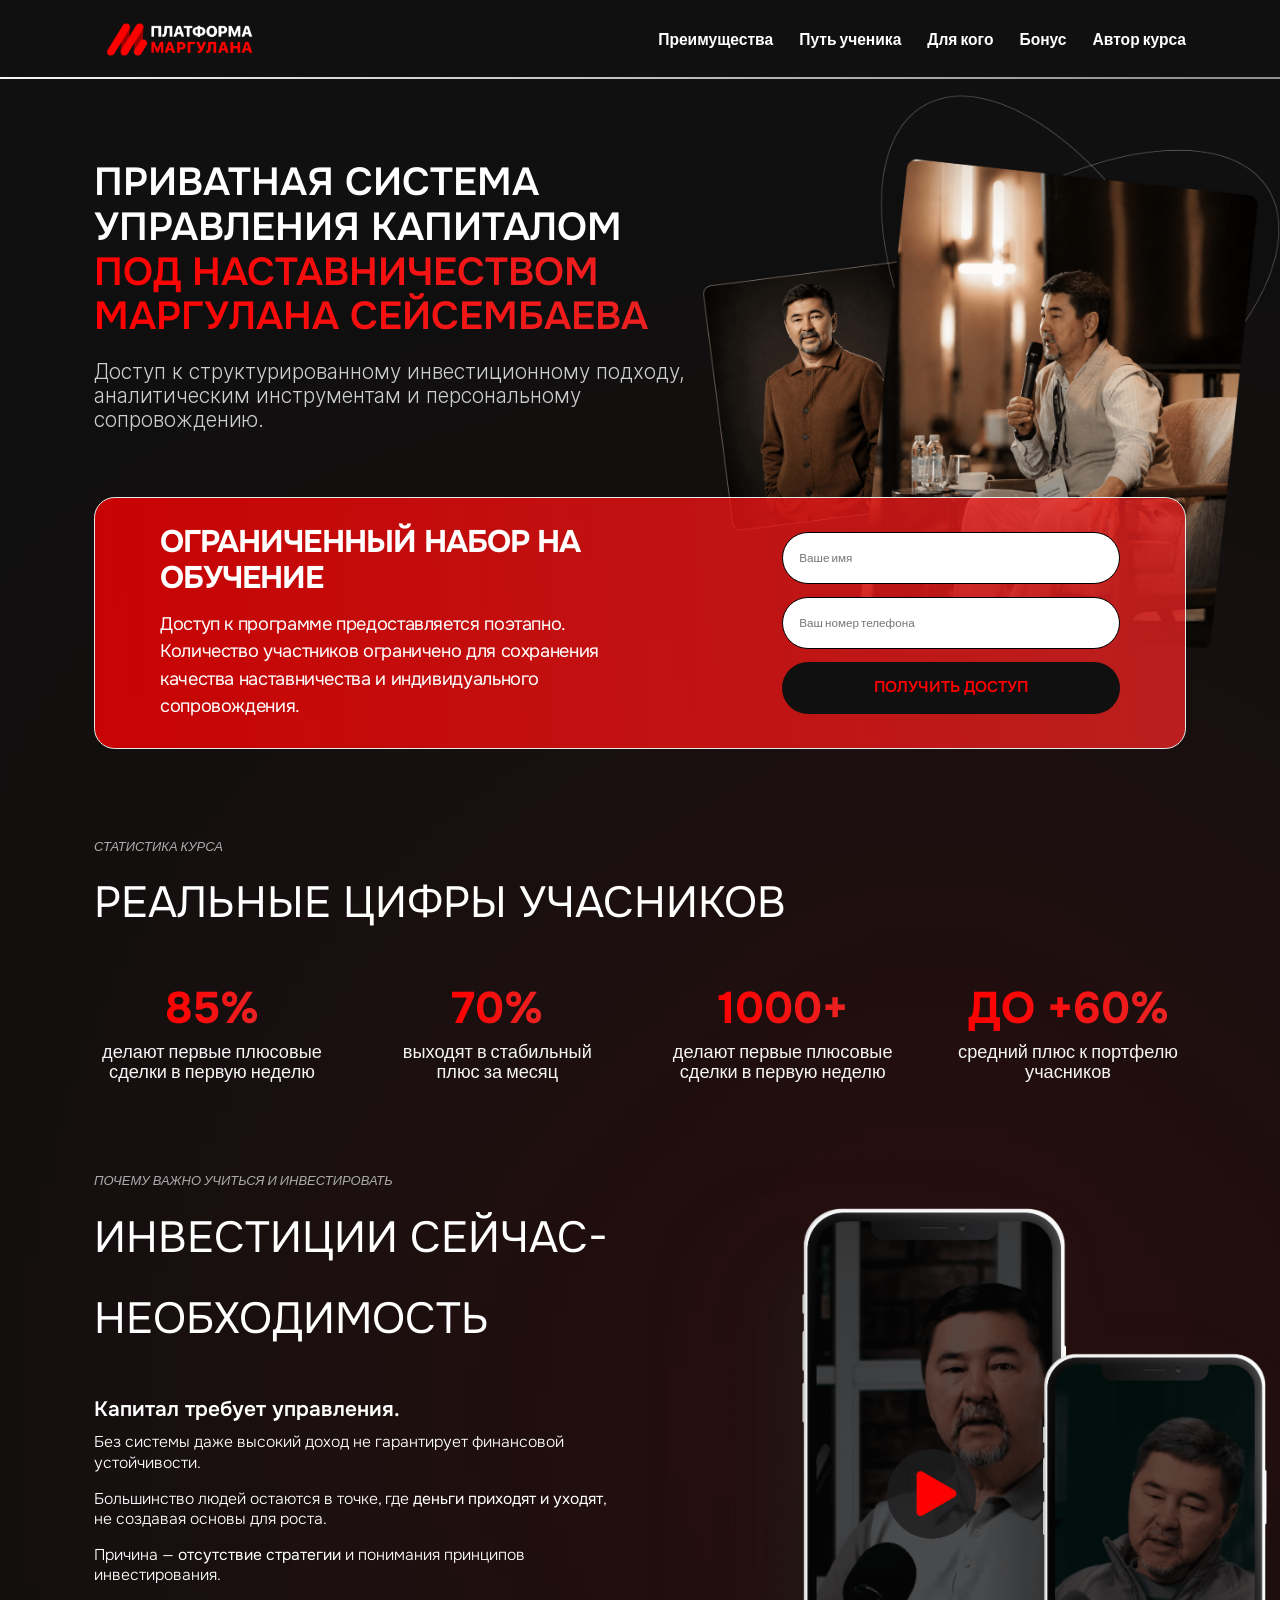
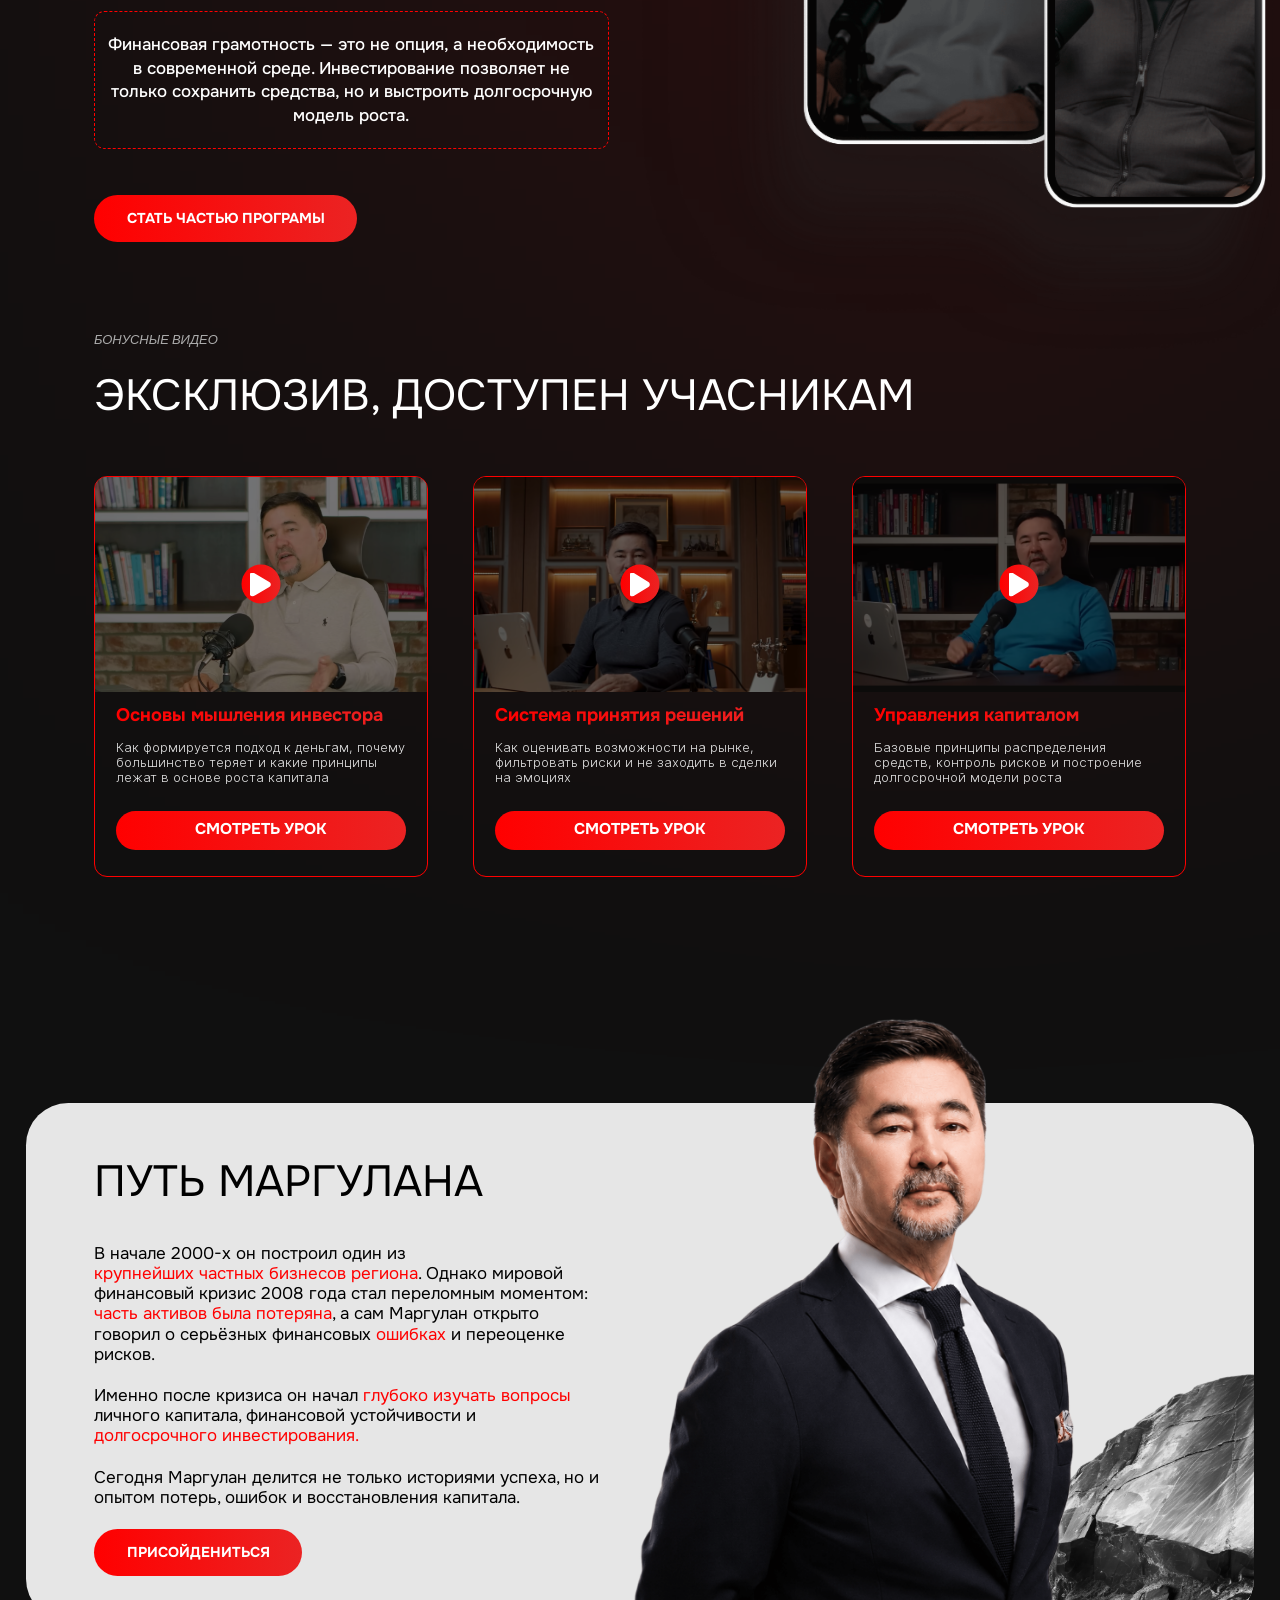
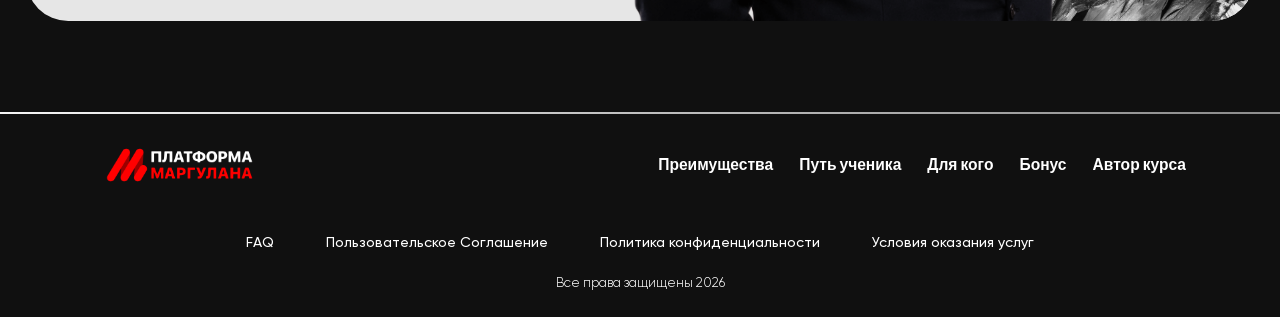
==== index.html @ 30e8b245 "path section desktop the end" ====
<!DOCTYPE html>
<html lang="ru">
<head>
    <meta charset="UTF-8">
    <meta name="viewport" content="width=device-width, initial-scale=1.0">
    <title>Margulan-Platform</title>
    <!-- favicon -->
    <link rel="icon" href="./images/logo/favicon.svg">
    <!-- favicon -->
    <!-- fonts -->
    <link rel="preconnect" href="https://fonts.googleapis.com">
    <link rel="preconnect" href="https://fonts.gstatic.com" crossorigin>
    <link href="https://fonts.googleapis.com/css2?family=Onest:wght@100..900&family=Outfit:wght@100..900&display=swap"
        rel="stylesheet">
    <link rel="stylesheet" href="./assets/fonts/Gilroy/stylesheet.css">
    <link rel="stylesheet" href="./assets/fonts/Inter/stylesheet.css">
    <link rel="stylesheet" href="./assets/fonts/DisruptorScript/stylesheet.css">
    <!-- fonts -->
    <!-- css link -->
    <link rel="stylesheet" href="./assets/scss/style.css">
    <!-- css link -->
</head>
<body>
    <div class="wrapper">

        <!-- header -->
        <header class="header">
            <div class="container">
                <a href="/" class="header_logo">
                    <img src="./assets/images/logo/header_logo.png" alt="">
                </a>
                <ul class="header_link">
                    <li>
                        <a href="#">
                            Преимущества
                        </a>
                    </li>
                    <li>
                        <a href="#">
                            Путь ученика
                        </a>
                    </li>
                    <li>
                        <a href="#">
                            Для кого
                        </a>
                    </li>
                    <li>
                        <a href="#">
                            Бонус
                        </a>
                    </li>
                    <li>
                        <a href="#">
                            Автор курса
                        </a>
                    </li>
                </ul>
                <button class="burger">
                    <svg width="40" height="40" viewBox="0 0 40 40" fill="none" xmlns="http://www.w3.org/2000/svg">
                        <path d="M6.6665 10H33.3332M11.6665 20H33.3332M16.6665 30H33.3332" stroke="url(#paint0_linear_22_1363)"
                            stroke-width="3.33333" stroke-linecap="round" stroke-linejoin="round" />
                        <defs>
                            <linearGradient id="paint0_linear_22_1363" x1="6.6665" y1="20" x2="33.3332" y2="20"
                                gradientUnits="userSpaceOnUse">
                                <stop stop-color="#FF0000" />
                                <stop offset="1" stop-color="#EB2323" />
                            </linearGradient>
                        </defs>
                    </svg>
                </button>
            </div>
        </header>
        <!-- header -->

        <!-- main -->
        <main>

            <!-- hero -->
            <section class="hero">
                <div class="container">
                    <div class="hero_text">
                        <h1>
                            Приватная система управления капиталом <span>под наставничеством Маргулана Сейсембаева</span>
                        </h1>
                        <p>
                            Доступ к структурированному инвестиционному подходу, аналитическим инструментам и персональному сопровождению.
                        </p>
                    </div>
                    <img src="./assets/images/hero_img.png" alt="" class="hero_img">
                    <div class="hero_contact">
                        <div class="hero_contact-text">
                            <h3>
                                Ограниченный набор
                                на обучение
                            </h3>
                            <p>
                                Доступ к программе предоставляется поэтапно.
                                Количество участников ограничено для сохранения качества наставничества и индивидуального сопровождения.
                            </p>
                        </div>
                        <form action="#">
                            <input type="text" placeholder="Ваше имя">
                            <input type="text" placeholder="Ваш номер телефона">
                            <button type="submit">
                                Получить доступ
                            </button>
                        </form>
                    </div>
                </div>
            </section>
            <!-- hero -->

            <!-- statistic -->
            <section class="statistic">
                <div class="container">
                    <div class="section_head">
                        <h3 class="sub_title">
                            статистика курса
                        </h3>
                        <h2 class="section_title">
                            реальные <span>цифры учасников</span>
                        </h2>
                    </div>
                    <div class="statistic_blocks">
                        <div class="statistic_block">
                            <h3>
                                85%
                            </h3>
                            <span>
                                делают первые плюсовые сделки в первую неделю
                            </span>
                        </div>
                        <div class="statistic_block">
                            <h3>
                                70%
                            </h3>
                            <span>
                                выходят в стабильный плюс за месяц
                            </span>
                        </div>
                        <div class="statistic_block">
                            <h3>
                                1000+
                            </h3>
                            <span>
                                делают первые плюсовые сделки в первую неделю
                            </span>
                        </div>
                        <div class="statistic_block">
                            <h3>
                                до +60%
                            </h3>
                            <span>
                                средний плюс к портфелю учасников
                            </span>
                        </div>
                    </div>
                </div>
            </section>
            <!-- statistic -->

            <!-- investment -->
            <section class="investment section-top">
                <div class="container">
                    <div class="investment_text">
                        <div class="section_head">
                            <h3 class="sub_title">
                                Почему важно учиться и инвестировать
                            </h3>
                            <h2 class="section_title">
                                инвестиции сейчас- <span>необходимость</span>
                            </h2>
                        </div>
                        <h3 class="title">
                            Капитал требует управления.
                        </h3>
                        <ul>
                            <li>
                                Без системы даже высокий доход не гарантирует финансовой устойчивости.
                            </li>
                            <li>
                                Большинство людей остаются в точке, где <b>деньги приходят и уходят</b>, не создавая основы для роста.
                            </li>
                            <li>
                                Причина — <b>отсутствие стратегии</b> и понимания принципов инвестирования.
                            </li>
                        </ul>
                        <div class="investment_img mobile_img">
                            <img src="./assets/images/investment.png" alt="">
                        </div>
                        <p>
                            Финансовая грамотность — это не опция, а необходимость в современной среде.
                            Инвестирование позволяет не только сохранить средства, но и выстроить долгосрочную модель роста.
                        </p>
                        <button class="btn-red">
                            Стать частью програмы
                        </button>
                    </div>
                    <div class="investment_img">
                        <img src="./assets/images/investment.png" alt="">
                    </div>
                </div>
            </section>
            <!-- investment -->

            <!-- video -->
            <section class="video section-top">
                <div class="container">
                    <div class="section_head">
                        <h3 class="sub_title">
                            Бонусные видео
                        </h3>
                        <h2 class="section_title">
                            Эксклюзив, доступен учасникам
                        </h2>
                    </div>
                    <div class="video_cards">
                        <div class="video_card">
                            <div class="video_card-img">
                                <button class="play">
                                    <img src="./assets/images/play_icon.svg" alt="">
                                </button>
                                <img src="./assets/images/video1.png" alt="">
                            </div>
                            <div class="video_card-text">
                                <h3>
                                    Основы мышления инвестора
                                </h3>
                                <p>
                                    Как формируется подход к деньгам, почему большинство теряет и какие принципы лежат в основе роста капитала
                                </p>
                                <button class="btn-red">
                                    Смотреть урок
                                </button>
                            </div>
                        </div>
                        <div class="video_card">
                            <div class="video_card-img">
                                <button class="play">
                                    <img src="./assets/images/play_icon.svg" alt="">
                                </button>
                                <img src="./assets/images/video2.png" alt="">
                            </div>
                            <div class="video_card-text">
                                <h3>
                                    Система принятия решений
                                </h3>
                                <p>
                                    Как оценивать возможности на рынке, фильтровать риски и не заходить в сделки на эмоциях
                                </p>
                                <button class="btn-red">
                                    Смотреть урок
                                </button>
                            </div>
                        </div>
                        <div class="video_card">
                            <div class="video_card-img">
                                <button class="play">
                                    <img src="./assets/images/play_icon.svg" alt="">
                                </button>
                                <img src="./assets/images/video3.png" alt="">
                            </div>
                            <div class="video_card-text">
                                <h3>
                                    Управления капиталом
                                </h3>
                                <p>
                                    Базовые принципы распределения средств, контроль рисков и построение долгосрочной модели роста
                                </p>
                                <button class="btn-red">
                                    Смотреть урок
                                </button>
                            </div>
                        </div>
                    </div>
                </div>
            </section>
            <!-- video -->

            <!-- path -->
            <section class="path">
                <img src="./assets/images/path_icon.png" alt="" class="path_icon">
                <div class="container">
                    <div class="path_text">
                        <h2 class="section_title">
                            Путь Маргулана
                        </h2>
                        <p>
                            В начале 2000-х он построил один из <span>крупнейших частных бизнесов региона</span>. Однако мировой финансовый кризис 2008 года стал
                            переломным моментом:
                            <span>часть активов была потеряна</span>, а сам Маргулан открыто говорил о серьёзных финансовых <span>ошибках</span> и переоценке рисков.
                        </p>
                        <p>
                            Именно после кризиса он начал <span>глубоко изучать вопросы</span> личного капитала, финансовой устойчивости и <span>долгосрочного
                            инвестирования.</span>
                        </p>
                        <p>
                            Сегодня Маргулан делится не только историями успеха, но
                            и опытом потерь, ошибок и восстановления капитала.
                        </p>
                        <button class="btn-red">
                            Присойдениться
                        </button>
                    </div>
                    <img class="path_img" src="./assets/images/path_img.png" alt="">
                </div>
            </section>
            <!-- path -->

        </main>
        <!-- main -->

        <!-- footer -->
        <footer class="footer section-top">
            <div class="container">
                <div class="footer_top">
                    <a href="/" class="footer_logo">
                        <img src="./assets/images/logo/header_logo.png" alt="">
                    </a>
                    <ul class="footer_link">
                        <li>
                            <a href="#">
                                Преимущества
                            </a>
                        </li>
                        <li>
                            <a href="#">
                                Путь ученика
                            </a>
                        </li>
                        <li>
                            <a href="#">
                                Для кого
                            </a>
                        </li>
                        <li>
                            <a href="#">
                                Бонус
                            </a>
                        </li>
                        <li>
                            <a href="#">
                                Автор курса
                            </a>
                        </li>
                    </ul>
                </div>
                <ul class="footer_bottom">
                    <li>
                        <a href="#">
                            FAQ
                        </a>
                    </li>
                    <li>
                        <a href="./user-agreement.html">
                            Пользовательское Соглашение
                        </a>
                    </li>
                    <li>
                        <a href="./policy.html">
                            Политика конфиденциальности
                        </a>
                    </li>
                    <li>
                        <a href="./terms-service.html">
                            Условия оказания услуг
                        </a>
                    </li>
                </ul>
                <span class="end_text">
                    Все права защищены 2026
                </span>
            </div>
        </footer>
        <!-- footer -->
    </div>

    <!-- js file -->
    <script src="./assets/scripts/main.js" defer></script>
    <!-- js file -->
</body>
</html>
---- assets/fonts/Gilroy/stylesheet.css ----
@font-face {
    font-family: 'Gilroy';
    src: url('Gilroy-ExtraBold.eot');
    src: local('Gilroy ExtraBold'), local('Gilroy-ExtraBold'),
        url('Gilroy-ExtraBold.eot?#iefix') format('embedded-opentype'),
        url('Gilroy-ExtraBold.woff') format('woff'),
        url('Gilroy-ExtraBold.ttf') format('truetype');
    font-weight: 800;
    font-style: normal;
}

@font-face {
    font-family: 'Gilroy';
    src: url('Gilroy-Heavy.eot');
    src: local('Gilroy Heavy'), local('Gilroy-Heavy'),
        url('Gilroy-Heavy.eot?#iefix') format('embedded-opentype'),
        url('Gilroy-Heavy.woff') format('woff'),
        url('Gilroy-Heavy.ttf') format('truetype');
    font-weight: 900;
    font-style: normal;
}

@font-face {
    font-family: 'Gilroy';
    src: url('Gilroy-LightItalic.eot');
    src: local('Gilroy Light Italic'), local('Gilroy-LightItalic'),
        url('Gilroy-LightItalic.eot?#iefix') format('embedded-opentype'),
        url('Gilroy-LightItalic.woff') format('woff'),
        url('Gilroy-LightItalic.ttf') format('truetype');
    font-weight: 300;
    font-style: italic;
}

@font-face {
    font-family: 'Gilroy';
    src: url('Gilroy-ThinItalic.eot');
    src: local('Gilroy Thin Italic'), local('Gilroy-ThinItalic'),
        url('Gilroy-ThinItalic.eot?#iefix') format('embedded-opentype'),
        url('Gilroy-ThinItalic.woff') format('woff'),
        url('Gilroy-ThinItalic.ttf') format('truetype');
    font-weight: 100;
    font-style: italic;
}

@font-face {
    font-family: 'Gilroy';
    src: url('Gilroy-BlackItalic.eot');
    src: local('Gilroy Black Italic'), local('Gilroy-BlackItalic'),
        url('Gilroy-BlackItalic.eot?#iefix') format('embedded-opentype'),
        url('Gilroy-BlackItalic.woff') format('woff'),
        url('Gilroy-BlackItalic.ttf') format('truetype');
    font-weight: 900;
    font-style: italic;
}

@font-face {
    font-family: 'Gilroy';
    src: url('Gilroy-BoldItalic.eot');
    src: local('Gilroy Bold Italic'), local('Gilroy-BoldItalic'),
        url('Gilroy-BoldItalic.eot?#iefix') format('embedded-opentype'),
        url('Gilroy-BoldItalic.woff') format('woff'),
        url('Gilroy-BoldItalic.ttf') format('truetype');
    font-weight: bold;
    font-style: italic;
}

@font-face {
    font-family: 'Gilroy';
    src: url('Gilroy-SemiBold.eot');
    src: local('Gilroy SemiBold'), local('Gilroy-SemiBold'),
        url('Gilroy-SemiBold.eot?#iefix') format('embedded-opentype'),
        url('Gilroy-SemiBold.woff') format('woff'),
        url('Gilroy-SemiBold.ttf') format('truetype');
    font-weight: 600;
    font-style: normal;
}

@font-face {
    font-family: 'Gilroy';
    src: url('Gilroy-UltraLightItalic.eot');
    src: local('Gilroy UltraLight Italic'), local('Gilroy-UltraLightItalic'),
        url('Gilroy-UltraLightItalic.eot?#iefix') format('embedded-opentype'),
        url('Gilroy-UltraLightItalic.woff') format('woff'),
        url('Gilroy-UltraLightItalic.ttf') format('truetype');
    font-weight: 200;
    font-style: italic;
}

@font-face {
    font-family: 'Gilroy';
    src: url('Gilroy-SemiBoldItalic.eot');
    src: local('Gilroy SemiBold Italic'), local('Gilroy-SemiBoldItalic'),
        url('Gilroy-SemiBoldItalic.eot?#iefix') format('embedded-opentype'),
        url('Gilroy-SemiBoldItalic.woff') format('woff'),
        url('Gilroy-SemiBoldItalic.ttf') format('truetype');
    font-weight: 600;
    font-style: italic;
}

@font-face {
    font-family: 'Gilroy';
    src: url('Gilroy-Light.eot');
    src: local('Gilroy Light'), local('Gilroy-Light'),
        url('Gilroy-Light.eot?#iefix') format('embedded-opentype'),
        url('Gilroy-Light.woff') format('woff'),
        url('Gilroy-Light.ttf') format('truetype');
    font-weight: 300;
    font-style: normal;
}

@font-face {
    font-family: 'Gilroy';
    src: url('Gilroy-MediumItalic.eot');
    src: local('Gilroy Medium Italic'), local('Gilroy-MediumItalic'),
        url('Gilroy-MediumItalic.eot?#iefix') format('embedded-opentype'),
        url('Gilroy-MediumItalic.woff') format('woff'),
        url('Gilroy-MediumItalic.ttf') format('truetype');
    font-weight: 500;
    font-style: italic;
}

@font-face {
    font-family: 'Gilroy';
    src: url('Gilroy-ExtraBoldItalic.eot');
    src: local('Gilroy ExtraBold Italic'), local('Gilroy-ExtraBoldItalic'),
        url('Gilroy-ExtraBoldItalic.eot?#iefix') format('embedded-opentype'),
        url('Gilroy-ExtraBoldItalic.woff') format('woff'),
        url('Gilroy-ExtraBoldItalic.ttf') format('truetype');
    font-weight: 800;
    font-style: italic;
}

@font-face {
    font-family: 'Gilroy';
    src: url('Gilroy-Regular.eot');
    src: local('Gilroy Regular'), local('Gilroy-Regular'),
        url('Gilroy-Regular.eot?#iefix') format('embedded-opentype'),
        url('Gilroy-Regular.woff') format('woff'),
        url('Gilroy-Regular.ttf') format('truetype');
    font-weight: normal;
    font-style: normal;
}

@font-face {
    font-family: 'Gilroy';
    src: url('Gilroy-HeavyItalic.eot');
    src: local('Gilroy Heavy Italic'), local('Gilroy-HeavyItalic'),
        url('Gilroy-HeavyItalic.eot?#iefix') format('embedded-opentype'),
        url('Gilroy-HeavyItalic.woff') format('woff'),
        url('Gilroy-HeavyItalic.ttf') format('truetype');
    font-weight: 900;
    font-style: italic;
}

@font-face {
    font-family: 'Gilroy';
    src: url('Gilroy-Medium.eot');
    src: local('Gilroy Medium'), local('Gilroy-Medium'),
        url('Gilroy-Medium.eot?#iefix') format('embedded-opentype'),
        url('Gilroy-Medium.woff') format('woff'),
        url('Gilroy-Medium.ttf') format('truetype');
    font-weight: 500;
    font-style: normal;
}

@font-face {
    font-family: 'Gilroy';
    src: url('Gilroy-RegularItalic.eot');
    src: local('Gilroy Regular Italic'), local('Gilroy-RegularItalic'),
        url('Gilroy-RegularItalic.eot?#iefix') format('embedded-opentype'),
        url('Gilroy-RegularItalic.woff') format('woff'),
        url('Gilroy-RegularItalic.ttf') format('truetype');
    font-weight: normal;
    font-style: italic;
}

@font-face {
    font-family: 'Gilroy';
    src: url('Gilroy-UltraLight.eot');
    src: local('Gilroy UltraLight'), local('Gilroy-UltraLight'),
        url('Gilroy-UltraLight.eot?#iefix') format('embedded-opentype'),
        url('Gilroy-UltraLight.woff') format('woff'),
        url('Gilroy-UltraLight.ttf') format('truetype');
    font-weight: 200;
    font-style: normal;
}

@font-face {
    font-family: 'Gilroy';
    src: url('Gilroy-Bold.eot');
    src: local('Gilroy Bold'), local('Gilroy-Bold'),
        url('Gilroy-Bold.eot?#iefix') format('embedded-opentype'),
        url('Gilroy-Bold.woff') format('woff'),
        url('Gilroy-Bold.ttf') format('truetype');
    font-weight: bold;
    font-style: normal;
}

@font-face {
    font-family: 'Gilroy';
    src: url('Gilroy-Thin.eot');
    src: local('Gilroy Thin'), local('Gilroy-Thin'),
        url('Gilroy-Thin.eot?#iefix') format('embedded-opentype'),
        url('Gilroy-Thin.woff') format('woff'),
        url('Gilroy-Thin.ttf') format('truetype');
    font-weight: 100;
    font-style: normal;
}

@font-face {
    font-family: 'Gilroy';
    src: url('Gilroy-Black.eot');
    src: local('Gilroy Black'), local('Gilroy-Black'),
        url('Gilroy-Black.eot?#iefix') format('embedded-opentype'),
        url('Gilroy-Black.woff') format('woff'),
        url('Gilroy-Black.ttf') format('truetype');
    font-weight: 900;
    font-style: normal;
}
---- assets/fonts/Inter/stylesheet.css ----
@font-face {
    font-family: 'Inter';
    src: url('Inter-BoldItalic.eot');
    src: local('Inter Bold Italic'), local('Inter-BoldItalic'),
        url('Inter-BoldItalic.eot?#iefix') format('embedded-opentype'),
        url('Inter-BoldItalic.woff2') format('woff2'),
        url('Inter-BoldItalic.woff') format('woff'),
        url('Inter-BoldItalic.ttf') format('truetype');
    font-weight: bold;
    font-style: italic;
}

@font-face {
    font-family: 'Inter';
    src: url('Inter-MediumItalic.eot');
    src: local('Inter Medium Italic'), local('Inter-MediumItalic'),
        url('Inter-MediumItalic.eot?#iefix') format('embedded-opentype'),
        url('Inter-MediumItalic.woff2') format('woff2'),
        url('Inter-MediumItalic.woff') format('woff'),
        url('Inter-MediumItalic.ttf') format('truetype');
    font-weight: 500;
    font-style: italic;
}

@font-face {
    font-family: 'Inter';
    src: url('Inter-ThinItalicBETA.eot');
    src: local('Inter Thin Italic BETA'), local('Inter-ThinItalicBETA'),
        url('Inter-ThinItalicBETA.eot?#iefix') format('embedded-opentype'),
        url('Inter-ThinItalicBETA.woff2') format('woff2'),
        url('Inter-ThinItalicBETA.woff') format('woff'),
        url('Inter-ThinItalicBETA.ttf') format('truetype');
    font-weight: 100;
    font-style: italic;
}

@font-face {
    font-family: 'Inter';
    src: url('Inter-Regular.eot');
    src: local('Inter Regular'), local('Inter-Regular'),
        url('Inter-Regular.eot?#iefix') format('embedded-opentype'),
        url('Inter-Regular.woff2') format('woff2'),
        url('Inter-Regular.woff') format('woff'),
        url('Inter-Regular.ttf') format('truetype');
    font-weight: normal;
    font-style: normal;
}

@font-face {
    font-family: 'Inter';
    src: url('Inter-Black.eot');
    src: local('Inter Black'), local('Inter-Black'),
        url('Inter-Black.eot?#iefix') format('embedded-opentype'),
        url('Inter-Black.woff2') format('woff2'),
        url('Inter-Black.woff') format('woff'),
        url('Inter-Black.ttf') format('truetype');
    font-weight: 900;
    font-style: normal;
}

@font-face {
    font-family: 'Inter';
    src: url('Inter-BlackItalic.eot');
    src: local('Inter Black Italic'), local('Inter-BlackItalic'),
        url('Inter-BlackItalic.eot?#iefix') format('embedded-opentype'),
        url('Inter-BlackItalic.woff2') format('woff2'),
        url('Inter-BlackItalic.woff') format('woff'),
        url('Inter-BlackItalic.ttf') format('truetype');
    font-weight: 900;
    font-style: italic;
}

@font-face {
    font-family: 'Inter';
    src: url('Inter-LightBETA.eot');
    src: local('Inter Light BETA'), local('Inter-LightBETA'),
        url('Inter-LightBETA.eot?#iefix') format('embedded-opentype'),
        url('Inter-LightBETA.woff2') format('woff2'),
        url('Inter-LightBETA.woff') format('woff'),
        url('Inter-LightBETA.ttf') format('truetype');
    font-weight: 300;
    font-style: normal;
}

@font-face {
    font-family: 'Inter';
    src: url('Inter-SemiBold.eot');
    src: local('Inter Semi Bold'), local('Inter-SemiBold'),
        url('Inter-SemiBold.eot?#iefix') format('embedded-opentype'),
        url('Inter-SemiBold.woff2') format('woff2'),
        url('Inter-SemiBold.woff') format('woff'),
        url('Inter-SemiBold.ttf') format('truetype');
    font-weight: 600;
    font-style: normal;
}

@font-face {
    font-family: 'Inter';
    src: url('Inter-ExtraBoldItalic.eot');
    src: local('Inter Extra Bold Italic'), local('Inter-ExtraBoldItalic'),
        url('Inter-ExtraBoldItalic.eot?#iefix') format('embedded-opentype'),
        url('Inter-ExtraBoldItalic.woff2') format('woff2'),
        url('Inter-ExtraBoldItalic.woff') format('woff'),
        url('Inter-ExtraBoldItalic.ttf') format('truetype');
    font-weight: 800;
    font-style: italic;
}

@font-face {
    font-family: 'Inter';
    src: url('Inter-Bold.eot');
    src: local('Inter Bold'), local('Inter-Bold'),
        url('Inter-Bold.eot?#iefix') format('embedded-opentype'),
        url('Inter-Bold.woff2') format('woff2'),
        url('Inter-Bold.woff') format('woff'),
        url('Inter-Bold.ttf') format('truetype');
    font-weight: bold;
    font-style: normal;
}

@font-face {
    font-family: 'Inter';
    src: url('Inter-ExtraLightItalicBETA.eot');
    src: local('Inter Extra Light Italic BETA'), local('Inter-ExtraLightItalicBETA'),
        url('Inter-ExtraLightItalicBETA.eot?#iefix') format('embedded-opentype'),
        url('Inter-ExtraLightItalicBETA.woff2') format('woff2'),
        url('Inter-ExtraLightItalicBETA.woff') format('woff'),
        url('Inter-ExtraLightItalicBETA.ttf') format('truetype');
    font-weight: 200;
    font-style: italic;
}

@font-face {
    font-family: 'Inter';
    src: url('Inter-ExtraLightBETA.eot');
    src: local('Inter Extra Light BETA'), local('Inter-ExtraLightBETA'),
        url('Inter-ExtraLightBETA.eot?#iefix') format('embedded-opentype'),
        url('Inter-ExtraLightBETA.woff2') format('woff2'),
        url('Inter-ExtraLightBETA.woff') format('woff'),
        url('Inter-ExtraLightBETA.ttf') format('truetype');
    font-weight: 200;
    font-style: normal;
}

@font-face {
    font-family: 'Inter';
    src: url('Inter-ExtraBold.eot');
    src: local('Inter Extra Bold'), local('Inter-ExtraBold'),
        url('Inter-ExtraBold.eot?#iefix') format('embedded-opentype'),
        url('Inter-ExtraBold.woff2') format('woff2'),
        url('Inter-ExtraBold.woff') format('woff'),
        url('Inter-ExtraBold.ttf') format('truetype');
    font-weight: 800;
    font-style: normal;
}

@font-face {
    font-family: 'Inter';
    src: url('Inter-ThinBETA.eot');
    src: local('Inter Thin BETA'), local('Inter-ThinBETA'),
        url('Inter-ThinBETA.eot?#iefix') format('embedded-opentype'),
        url('Inter-ThinBETA.woff2') format('woff2'),
        url('Inter-ThinBETA.woff') format('woff'),
        url('Inter-ThinBETA.ttf') format('truetype');
    font-weight: 100;
    font-style: normal;
}

@font-face {
    font-family: 'Inter';
    src: url('Inter-LightItalicBETA.eot');
    src: local('Inter Light Italic BETA'), local('Inter-LightItalicBETA'),
        url('Inter-LightItalicBETA.eot?#iefix') format('embedded-opentype'),
        url('Inter-LightItalicBETA.woff2') format('woff2'),
        url('Inter-LightItalicBETA.woff') format('woff'),
        url('Inter-LightItalicBETA.ttf') format('truetype');
    font-weight: 300;
    font-style: italic;
}

@font-face {
    font-family: 'Inter';
    src: url('Inter-Italic.eot');
    src: local('Inter Italic'), local('Inter-Italic'),
        url('Inter-Italic.eot?#iefix') format('embedded-opentype'),
        url('Inter-Italic.woff2') format('woff2'),
        url('Inter-Italic.woff') format('woff'),
        url('Inter-Italic.ttf') format('truetype');
    font-weight: normal;
    font-style: italic;
}

@font-face {
    font-family: 'Inter';
    src: url('Inter-SemiBoldItalic.eot');
    src: local('Inter Semi Bold Italic'), local('Inter-SemiBoldItalic'),
        url('Inter-SemiBoldItalic.eot?#iefix') format('embedded-opentype'),
        url('Inter-SemiBoldItalic.woff2') format('woff2'),
        url('Inter-SemiBoldItalic.woff') format('woff'),
        url('Inter-SemiBoldItalic.ttf') format('truetype');
    font-weight: 600;
    font-style: italic;
}

@font-face {
    font-family: 'Inter';
    src: url('Inter-Medium.eot');
    src: local('Inter Medium'), local('Inter-Medium'),
        url('Inter-Medium.eot?#iefix') format('embedded-opentype'),
        url('Inter-Medium.woff2') format('woff2'),
        url('Inter-Medium.woff') format('woff'),
        url('Inter-Medium.ttf') format('truetype');
    font-weight: 500;
    font-style: normal;
}
---- assets/fonts/DisruptorScript/stylesheet.css ----
@font-face {
    font-family: 'Disruptors Script';
    src: url('DisruptorsScript-Regular.eot');
    src: local('Disruptors Script Regular'), local('DisruptorsScript-Regular'),
        url('DisruptorsScript-Regular.eot?#iefix') format('embedded-opentype'),
        url('DisruptorsScript-Regular.woff2') format('woff2'),
        url('DisruptorsScript-Regular.woff') format('woff'),
        url('DisruptorsScript-Regular.ttf') format('truetype');
    font-weight: normal;
    font-style: normal;
}
---- assets/scss/style.css ----
/*! normalize.css v8.0.1 | MIT License | github.com/necolas/normalize.css */
/* Document
   ========================================================================== */
/**
 * 1. Correct the line height in all browsers.
 * 2. Prevent adjustments of font size after orientation changes in iOS.
 */
html {
  line-height: 1.15; /* 1 */
  -webkit-text-size-adjust: 100%; /* 2 */
}

/* Sections
   ========================================================================== */
/**
 * Remove the margin in all browsers.
 */
body {
  margin: 0;
}

/**
 * Render the `main` element consistently in IE.
 */
main {
  display: block;
}

/**
 * Correct the font size and margin on `h1` elements within `section` and
 * `article` contexts in Chrome, Firefox, and Safari.
 */
h1 {
  font-size: 2em;
}

/* Grouping content
   ========================================================================== */
/**
 * 1. Add the correct box sizing in Firefox.
 * 2. Show the overflow in Edge and IE.
 */
hr {
  box-sizing: content-box; /* 1 */
  height: 0; /* 1 */
  overflow: visible; /* 2 */
}

/**
 * 1. Correct the inheritance and scaling of font size in all browsers.
 * 2. Correct the odd `em` font sizing in all browsers.
 */
pre {
  font-family: monospace, monospace; /* 1 */
  font-size: 1em; /* 2 */
}

/* Text-level semantics
   ========================================================================== */
/**
 * Remove the gray background on active links in IE 10.
 */
a {
  background-color: transparent;
}

/**
 * 1. Remove the bottom border in Chrome 57-
 * 2. Add the correct text decoration in Chrome, Edge, IE, Opera, and Safari.
 */
abbr[title] {
  border-bottom: none; /* 1 */
  text-decoration: underline; /* 2 */
  -webkit-text-decoration: underline dotted;
          text-decoration: underline dotted; /* 2 */
}

/**
 * Add the correct font weight in Chrome, Edge, and Safari.
 */
b,
strong {
  font-weight: bolder;
}

/**
 * 1. Correct the inheritance and scaling of font size in all browsers.
 * 2. Correct the odd `em` font sizing in all browsers.
 */
code,
kbd,
samp {
  font-family: monospace, monospace; /* 1 */
  font-size: 1em; /* 2 */
}

/**
 * Add the correct font size in all browsers.
 */
small {
  font-size: 80%;
}

/**
 * Prevent `sub` and `sup` elements from affecting the line height in
 * all browsers.
 */
sub,
sup {
  font-size: 75%;
  line-height: 0;
  position: relative;
  vertical-align: baseline;
}

sub {
  bottom: -0.25em;
}

sup {
  top: -0.5em;
}

/* Embedded content
   ========================================================================== */
/**
 * Remove the border on images inside links in IE 10.
 */
img {
  border-style: none;
}

/* Forms
   ========================================================================== */
/**
 * 1. Change the font styles in all browsers.
 * 2. Remove the margin in Firefox and Safari.
 */
button,
input,
optgroup,
select,
textarea {
  font-family: inherit; /* 1 */
  font-size: 100%; /* 1 */
  line-height: 1.15; /* 1 */
  margin: 0; /* 2 */
}

/**
 * Show the overflow in IE.
 * 1. Show the overflow in Edge.
 */
button,
input { /* 1 */
  overflow: visible;
}

/**
 * Remove the inheritance of text transform in Edge, Firefox, and IE.
 * 1. Remove the inheritance of text transform in Firefox.
 */
button,
select { /* 1 */
  text-transform: none;
}

/**
 * Correct the inability to style clickable types in iOS and Safari.
 */
button,
[type=button],
[type=reset],
[type=submit] {
  -webkit-appearance: button;
}

/**
 * Remove the inner border and padding in Firefox.
 */
button::-moz-focus-inner,
[type=button]::-moz-focus-inner,
[type=reset]::-moz-focus-inner,
[type=submit]::-moz-focus-inner {
  border-style: none;
  padding: 0;
}

/**
 * Restore the focus styles unset by the previous rule.
 */
button:-moz-focusring,
[type=button]:-moz-focusring,
[type=reset]:-moz-focusring,
[type=submit]:-moz-focusring {
  outline: 1px dotted ButtonText;
}

/**
 * Correct the padding in Firefox.
 */
fieldset {
  padding: 0.35em 0.75em 0.625em;
}

/**
 * 1. Correct the text wrapping in Edge and IE.
 * 2. Correct the color inheritance from `fieldset` elements in IE.
 * 3. Remove the padding so developers are not caught out when they zero out
 *    `fieldset` elements in all browsers.
 */
legend {
  box-sizing: border-box; /* 1 */
  color: inherit; /* 2 */
  display: table; /* 1 */
  max-width: 100%; /* 1 */
  padding: 0; /* 3 */
  white-space: normal; /* 1 */
}

/**
 * Add the correct vertical alignment in Chrome, Firefox, and Opera.
 */
progress {
  vertical-align: baseline;
}

/**
 * Remove the default vertical scrollbar in IE 10+.
 */
textarea {
  overflow: auto;
}

/**
 * 1. Add the correct box sizing in IE 10.
 * 2. Remove the padding in IE 10.
 */
[type=checkbox],
[type=radio] {
  box-sizing: border-box; /* 1 */
  padding: 0; /* 2 */
}

/**
 * Correct the cursor style of increment and decrement buttons in Chrome.
 */
[type=number]::-webkit-inner-spin-button,
[type=number]::-webkit-outer-spin-button {
  height: auto;
}

/**
 * 1. Correct the odd appearance in Chrome and Safari.
 * 2. Correct the outline style in Safari.
 */
[type=search] {
  -webkit-appearance: textfield; /* 1 */
  outline-offset: -2px; /* 2 */
}

/**
 * Remove the inner padding in Chrome and Safari on macOS.
 */
[type=search]::-webkit-search-decoration {
  -webkit-appearance: none;
}

/**
 * 1. Correct the inability to style clickable types in iOS and Safari.
 * 2. Change font properties to `inherit` in Safari.
 */
::-webkit-file-upload-button {
  -webkit-appearance: button; /* 1 */
  font: inherit; /* 2 */
}

/* Interactive
   ========================================================================== */
/*
 * Add the correct display in Edge, IE 10+, and Firefox.
 */
details {
  display: block;
}

/*
 * Add the correct display in all browsers.
 */
summary {
  display: list-item;
}

/* Misc
   ========================================================================== */
/**
 * Add the correct display in IE 10+.
 */
template {
  display: none;
}

/**
 * Add the correct display in IE 10.
 */
[hidden] {
  display: none;
}

* {
  margin: 0;
  padding: 0;
  box-sizing: border-box;
  list-style: none;
}

a {
  text-decoration: none;
  color: inherit;
  display: inline-block;
}

img {
  max-width: 100%;
}

span, label {
  display: inline-block;
}

html {
  scroll-behavior: smooth;
  font-size: 1px;
}
@media (max-width: 1850px) {
  html {
    font-size: 0.95px;
  }
}
@media (max-width: 1780px) {
  html {
    font-size: 0.9px;
  }
}
@media (max-width: 1680px) {
  html {
    font-size: 0.85px;
  }
}
@media (max-width: 1580px) {
  html {
    font-size: 0.8px;
  }
}
@media (max-width: 1480px) {
  html {
    font-size: 0.75px;
  }
}
@media (max-width: 1380px) {
  html {
    font-size: 0.7px;
  }
}
@media (max-width: 1330px) {
  html {
    font-size: 0.65px;
  }
}
@media (max-width: 1240px) {
  html {
    font-size: 0.6px;
  }
}
@media (max-width: 1140px) {
  html {
    font-size: 0.55px;
  }
}
@media (max-width: 1030px) {
  html {
    font-size: 0.5px;
  }
}
@media (max-width: 930px) {
  html {
    font-size: 0.45px;
  }
}
@media (max-width: 850px) {
  html {
    font-size: 1px;
  }
}

body {
  font-family: "Outfit", sans-serif;
  font-style: normal;
  font-display: swap;
  background: #101010;
}

body.menu-open {
  overflow: hidden;
}

input, textarea {
  outline: none;
  border: 0;
  background: transparent;
}

button {
  border: none;
  cursor: pointer;
  background: transparent;
  outline: 0;
}

address {
  font-style: normal;
}

.wrapper {
  width: 100%;
  overflow: hidden;
}

ul, ol, dl {
  list-style: none;
  padding: 0;
  margin: 0;
}

p, h1, h2, h3, h4, h5, h6 {
  padding: 0;
  margin: 0;
}

.container {
  max-width: 1720rem;
  margin: 0 auto;
  padding: 0 20rem;
}

.section_title {
  font-family: "Onest", sans-serif;
  font-weight: 400;
  font-size: 67rem;
  line-height: 80.95px;
  letter-spacing: -3%;
  text-transform: uppercase;
  color: #FFFFFF;
}
@media (max-width: 850px) {
  .section_title {
    font-size: 32rem;
    line-height: 100%;
  }
}

.sub_title {
  font-weight: 300;
  font-style: Italic;
  font-size: 20rem;
  line-height: 100%;
  letter-spacing: -3%;
  text-transform: uppercase;
  color: #ACACAC;
}
@media (max-width: 850px) {
  .sub_title {
    font-size: 16rem;
  }
}

.btn-red {
  padding: 20rem 50rem;
  font-family: "Onest", sans-serif;
  font-weight: 700;
  font-style: Bold;
  font-size: 22rem;
  line-height: 100%;
  letter-spacing: -2%;
  text-align: center;
  text-transform: uppercase;
  color: #FFFFFF;
  border-radius: 100rem;
  height: 72rem;
  background: linear-gradient(90deg, #FF0000 0%, #EB2323 100%);
  transition: 0.3s ease;
}
.btn-red:hover {
  box-shadow: 7px 11px 12px 0px rgba(255, 0, 0, 0.2);
}
@media (max-width: 850px) {
  .btn-red {
    height: 60rem;
    font-size: 18rem;
    padding: 10rem;
  }
}

.section-top {
  margin-top: 140rem;
}
@media (max-width: 850px) {
  .section-top {
    margin-top: 80rem;
  }
}

.section_head {
  display: flex;
  flex-direction: column;
  gap: 16rem;
  margin-bottom: 60rem;
}
@media (max-width: 850px) {
  .section_head {
    gap: 8rem;
    margin-bottom: 40rem;
  }
}

.header {
  padding: 20rem 0;
  position: relative;
  z-index: 2;
}
@media (max-width: 850px) {
  .header {
    padding: 12rem 0;
  }
}
.header::before {
  content: "";
  position: absolute;
  left: 0;
  bottom: 0;
  width: 100%;
  height: 3rem;
  background: linear-gradient(100.44deg, #F5F5F5 0.4%, #8F8F8F 95.78%);
}
.header .container {
  display: flex;
  align-items: center;
  justify-content: space-between;
}
.header_logo {
  width: 263rem;
  height: 82rem;
  position: relative;
  z-index: 13;
}
@media (max-width: 850px) {
  .header_logo {
    width: 128rem;
    height: 40rem;
  }
}
.header_logo img {
  width: 100%;
}
.header_link {
  display: flex;
  align-items: center;
  gap: 40rem;
}
@media (max-width: 850px) {
  .header_link {
    position: fixed;
    top: 0;
    left: -100%;
    width: 100%;
    height: 100%;
    background: #101010;
    z-index: 3;
    flex-direction: column;
    align-items: start;
    padding: 80rem 32rem 20rem 32rem;
    transition: 0.3s ease;
  }
}
.header_link.active {
  left: 0;
}
.header_link a {
  font-weight: 600;
  font-size: 24rem;
  line-height: 35rem;
  color: #FFFFFF;
  transition: 0.3s ease;
}
.header_link a:hover {
  color: #C70A0A;
}
.header .burger {
  width: 40rem;
  height: 40rem;
  display: none;
  position: relative;
  z-index: 4;
}
@media (max-width: 850px) {
  .header .burger {
    display: flex;
    align-items: center;
    justify-content: center;
  }
}

.hero .container {
  position: relative;
}
@media (max-width: 850px) {
  .hero .container {
    padding: 0;
  }
}
.hero_text {
  max-width: 920rem;
  padding: 124rem 0 100rem 0;
}
@media (max-width: 850px) {
  .hero_text {
    padding: 32rem 20rem 0 20rem;
    max-width: 100%;
  }
}
.hero_text h1 {
  font-family: "Onest", sans-serif;
  font-weight: 600;
  font-size: 60rem;
  text-transform: uppercase;
  color: #FFFFFF;
  margin-bottom: 32rem;
}
.hero_text h1 span {
  background: linear-gradient(90deg, #f00 0%, #eb2323 100%);
  background-clip: text;
  -webkit-background-clip: text;
  -webkit-text-fill-color: transparent;
}
@media (max-width: 850px) {
  .hero_text h1 {
    font-size: 24rem;
    margin-bottom: 16rem;
  }
}
.hero_text p {
  font-family: "Inter", sans-serif;
  font-weight: 300;
  font-size: 32rem;
  color: rgba(255, 255, 255, 0.8);
}
@media (max-width: 850px) {
  .hero_text p {
    font-size: 20rem;
  }
}
.hero_img {
  position: absolute;
  top: -60rem;
  right: -215rem;
  width: 980rem;
  height: 937rem;
}
@media (max-width: 850px) {
  .hero_img {
    position: static;
    width: 536rem;
    min-width: 536rem;
    height: 513rem;
    display: flex;
    flex-shrink: 0;
    margin: auto;
  }
}
@media (max-width: 480px) {
  .hero_img {
    transform: translateX(-30rem);
  }
}
.hero_contact {
  position: relative;
  z-index: 2;
  background: linear-gradient(90deg, rgba(255, 0, 0, 0.77) 0%, rgba(235, 35, 35, 0.77) 100%);
  border: 2rem solid #e6e9ea;
  border-radius: 32rem;
  width: 1680rem;
  padding: 42rem 100rem;
  display: flex;
  align-items: center;
  justify-content: space-between;
  gap: 32rem;
}
@media (max-width: 850px) {
  .hero_contact {
    width: 100%;
    padding: 24rem 16rem;
    flex-direction: column;
    transform: translateY(-100rem);
    width: calc(100% - 10rem);
    margin: auto;
  }
}
.hero_contact-text {
  width: 700rem;
}
@media (max-width: 850px) {
  .hero_contact-text {
    width: 100%;
  }
}
.hero_contact-text h3 {
  font-family: "Onest", sans-serif;
  font-weight: 700;
  font-size: 48rem;
  letter-spacing: -0.03em;
  text-transform: uppercase;
  color: #FFFFFF;
  margin-bottom: 22rem;
}
@media (max-width: 850px) {
  .hero_contact-text h3 {
    font-size: 24rem;
  }
}
.hero_contact-text p {
  font-family: "Onest", sans-serif;
  font-weight: 400;
  font-size: 28rem;
  line-height: 150%;
  letter-spacing: -0.02em;
  color: #FFFFFF;
}
@media (max-width: 850px) {
  .hero_contact-text p {
    font-size: 18rem;
  }
}
.hero_contact form {
  width: 520rem;
  display: flex;
  align-items: start;
  flex-direction: column;
  gap: 20rem;
}
@media (max-width: 850px) {
  .hero_contact form {
    width: 100%;
  }
}
.hero_contact form input,
.hero_contact form button {
  width: 100%;
  height: 80rem;
  border-radius: 100rem;
}
@media (max-width: 850px) {
  .hero_contact form input,
  .hero_contact form button {
    height: 60rem;
  }
}
.hero_contact form input {
  border: 1rem solid #000000;
  background: #FFFFFF;
  padding: 20rem 25rem;
  font-weight: 400;
  font-size: 18rem;
  line-height: 140%;
  letter-spacing: -2%;
  color: #22282B;
}
@media (max-width: 850px) {
  .hero_contact form input {
    font-size: 16rem;
  }
}
.hero_contact form button {
  font-family: "Onest", sans-serif;
  font-weight: 600;
  font-size: 24rem;
  line-height: 120%;
  letter-spacing: -2%;
  text-align: center;
  text-transform: uppercase;
  color: #FF0000;
  background: #101010;
}
@media (max-width: 850px) {
  .hero_contact form button {
    font-size: 20rem;
  }
}

.statistic {
  padding-top: 140rem;
}
@media (max-width: 850px) {
  .statistic {
    padding-top: 0;
  }
}
@media (max-width: 850px) {
  .statistic .section_head {
    margin-bottom: 60rem;
    text-align: center;
  }
}
.statistic_blocks {
  display: grid;
  grid-template-columns: repeat(4, 1fr);
  gap: 76rem;
}
@media (max-width: 850px) {
  .statistic_blocks {
    grid-template-columns: repeat(2, 1fr);
    gap: 40rem;
  }
}
@media (max-width: 480px) {
  .statistic_blocks {
    grid-template-columns: repeat(1, 1fr);
  }
}
.statistic_block {
  display: flex;
  flex-direction: column;
  align-items: center;
  gap: 12rem;
  text-align: center;
}
.statistic_block h3 {
  font-family: "Onest", sans-serif;
  font-weight: 700;
  font-size: 68rem;
  text-transform: uppercase;
  background: linear-gradient(90deg, #f00 0%, #eb2323 100%);
  background-clip: text;
  -webkit-background-clip: text;
  -webkit-text-fill-color: transparent;
}
@media (max-width: 850px) {
  .statistic_block h3 {
    font-size: 32rem;
  }
}
.statistic_block span {
  font-weight: 400;
  font-size: 28rem;
  text-align: center;
  color: #F5F5F5;
}
@media (max-width: 850px) {
  .statistic_block span {
    font-size: 20rem;
  }
}

.investment .container {
  position: relative;
}
.investment_text {
  max-width: 800rem;
}
.investment_text .title {
  font-family: "Onest", sans-serif;
  font-weight: 600;
  font-size: 32rem;
  line-height: 100%;
  letter-spacing: 1%;
  color: #FFFFFF;
}
@media (max-width: 850px) {
  .investment_text .title {
    font-weight: 500;
    font-size: 20rem;
  }
}
.investment_text ul {
  display: flex;
  flex-direction: column;
  gap: 24rem;
  margin: 20rem 0 40rem 0;
}
.investment_text ul li {
  font-family: "Onest", sans-serif;
  font-weight: 300;
  font-size: 24rem;
  line-height: 130%;
  letter-spacing: 1%;
  color: #FFFFFF;
}
@media (max-width: 850px) {
  .investment_text ul li {
    font-size: 18rem;
  }
}
.investment_text p {
  border-radius: 16rem;
  border: 2rem dashed #FF0000;
  padding: 32rem 20rem;
  max-width: 792rem;
  font-family: "Onest", sans-serif;
  font-weight: 500;
  font-size: 26rem;
  line-height: 140%;
  text-align: center;
  color: #FFFFFF;
  margin-bottom: 70rem;
}
@media (max-width: 850px) {
  .investment_text p {
    padding: 16rem 12rem;
    font-size: 18rem;
    margin: 40rem 0;
  }
}
.investment_img {
  position: absolute;
  top: 0;
  right: -74rem;
  width: 728rem;
  z-index: -1;
}
@media (max-width: 850px) {
  .investment_img {
    display: none;
    right: 0;
    left: 0;
    margin: auto;
  }
}
.investment_img img {
  position: absolute;
  top: -100rem;
  right: -74rem;
  min-width: 1100rem;
}
.investment_img::before {
  content: "";
  position: absolute;
  width: 500rem;
  height: 760rem;
  background: rgb(255, 0, 0);
  filter: blur(405px);
  z-index: -1;
}
.investment .mobile_img {
  display: none;
  position: relative;
  width: 350rem;
  height: 448rem;
}
@media (max-width: 850px) {
  .investment .mobile_img {
    display: block;
  }
}
.investment .mobile_img img {
  position: absolute;
  top: -55rem;
  right: 0;
  min-width: 500rem;
}
.investment .mobile_img::before {
  content: "";
  position: absolute;
  width: 240rem;
  height: 360rem;
  background: rgb(255, 0, 0);
  filter: blur(205px);
  z-index: -1;
}
@media (max-width: 850px) {
  .investment .btn-red {
    width: 100%;
  }
}

.project_blocks {
  display: grid;
  grid-template-columns: repeat(3, 1fr);
  gap: 40rem;
  margin-bottom: 60rem;
}
@media (max-width: 850px) {
  .project_blocks {
    grid-template-columns: repeat(1, 1fr);
    gap: 24rem;
    margin-bottom: 40rem;
  }
}
.project_block {
  border-radius: 16rem;
  padding: 32rem 20rem;
  display: flex;
  flex-direction: column;
  gap: 16rem;
  border: 2rem dashed #FF0000;
  border-radius: 16rem;
}
.project_block-head {
  display: flex;
  align-items: center;
  gap: 16rem;
}
.project_block-head .number {
  display: flex;
  align-items: center;
  justify-content: center;
  width: 55rem;
  height: 55rem;
  border-radius: 50%;
  display: flex;
  flex-shrink: 0;
  background: linear-gradient(90deg, #FF0000 0%, #EB2323 100%);
  font-family: "Disruptors Script", sans-serif;
}
@media (max-width: 850px) {
  .project_block-head .number {
    width: 40rem;
    height: 40rem;
  }
}
.project_block-head .number span {
  font-weight: 400;
  font-size: 70rem;
  line-height: 100%;
  color: #FFFFFF;
  text-align: center;
  transform: translate(-2rem, 7rem);
}
@media (max-width: 850px) {
  .project_block-head .number span {
    font-size: 50rem;
    transform: translate(-2rem, 5rem);
  }
}
.project_block-head h3 {
  font-family: "Onest", sans-serif;
  font-weight: 400;
  font-size: 32rem;
  color: #FFFFFF;
}
@media (max-width: 850px) {
  .project_block-head h3 {
    font-size: 20rem;
  }
}
.project_block p {
  font-weight: 400;
  font-size: 24rem;
  line-height: 130%;
  vertical-align: middle;
  color: #FFFFFF;
}
@media (max-width: 850px) {
  .project_block p {
    font-size: 16rem;
  }
}
.project .btn-red {
  width: 350rem;
  margin: auto;
  display: block;
}
@media (max-width: 850px) {
  .project .btn-red {
    width: 100%;
  }
}

.video_cards {
  display: grid;
  grid-template-columns: repeat(3, 1fr);
  gap: 70rem;
}
@media (max-width: 850px) {
  .video_cards {
    grid-template-columns: repeat(1, 1fr);
    gap: 32rem;
  }
}
.video_card {
  border-radius: 20rem;
  border: 1rem solid #FF0000;
  overflow: hidden;
}
.video_card-img {
  height: 330rem;
  position: relative;
}
@media (max-width: 640px) {
  .video_card-img {
    height: 250rem;
  }
}
.video_card-img::before {
  content: "";
  position: absolute;
  top: 0;
  left: 0;
  width: 100%;
  height: 100%;
  background: rgba(0, 0, 0, 0.5);
}
.video_card-img .play {
  position: absolute;
  top: 50%;
  left: 50%;
  transform: translate(-50%, -50%);
  width: 60rem;
  height: 60rem;
  border-radius: 50%;
  display: flex;
  align-items: center;
  justify-content: center;
  background: linear-gradient(90deg, #FF0000 0%, #EB2323 100%);
}
.video_card-img .play img {
  width: 36rem;
  height: 36rem;
  -o-object-fit: contain;
     object-fit: contain;
}
.video_card-img img {
  width: 100%;
  height: 100%;
  -o-object-fit: cover;
     object-fit: cover;
}
.video_card-text {
  padding: 20rem 32rem 40rem 32rem;
}
@media (max-width: 850px) {
  .video_card-text {
    padding: 20rem 8rem;
  }
}
.video_card-text h3 {
  font-family: "Onest", sans-serif;
  font-weight: 700;
  font-size: 28rem;
  background: linear-gradient(90deg, #f00 0%, #eb2323 100%);
  background-clip: text;
  -webkit-background-clip: text;
  -webkit-text-fill-color: transparent;
}
@media (max-width: 850px) {
  .video_card-text h3 {
    font-size: 24rem;
  }
}
.video_card-text p {
  font-family: "Inter", sans-serif;
  font-weight: 300;
  font-size: 20rem;
  color: #e6e6e6;
  margin: 22rem 0 40rem 0;
}
.video_card-text .btn-red {
  width: 100%;
  height: 60rem;
  font-size: 24rem;
  padding: 10rem;
}

.comfort .container {
  display: flex;
  gap: 60rem;
}
@media (max-width: 850px) {
  .comfort .container {
    flex-direction: column;
    gap: 40rem;
  }
}
.comfort .mobile_head {
  display: none;
}
@media (max-width: 850px) {
  .comfort .mobile_head {
    display: flex;
    margin-bottom: 0;
  }
}
.comfort_imgs {
  display: grid;
  grid-template-columns: repeat(2, 1fr);
  gap: 24rem;
  height: 840rem;
  width: 825rem;
}
@media (max-width: 850px) {
  .comfort_imgs {
    width: 100%;
    height: 466rem;
    gap: 12rem;
  }
}
.comfort_imgs img {
  border: 1rem solid #FFFFFF;
  border-radius: 30rem;
  height: 407rem;
  width: 100%;
  -o-object-fit: cover;
     object-fit: cover;
}
@media (max-width: 850px) {
  .comfort_imgs img {
    height: 225rem;
    border-radius: 12rem;
    -o-object-position: top;
       object-position: top;
  }
}
.comfort_imgs img:nth-child(1) {
  grid-row: span 2;
  height: 100%;
}
.comfort_text {
  width: 770rem;
}
@media (max-width: 850px) {
  .comfort_text {
    width: 100%;
  }
}
@media (max-width: 850px) {
  .comfort_text .section_head {
    display: none;
  }
}
.comfort_text ul {
  display: flex;
  flex-direction: column;
  padding-left: 20rem;
  border-left: 2rem solid #FF0000;
  max-width: 800rem;
  margin: 60rem 0;
}
@media (max-width: 850px) {
  .comfort_text ul {
    margin: 0 0 32rem 0;
  }
}
.comfort_text ul li {
  margin-left: 20rem;
  list-style-type: disc;
  font-weight: 500;
  font-size: 28rem;
  line-height: 198%;
  color: #FFFFFF;
}
@media (max-width: 850px) {
  .comfort_text ul li {
    font-size: 16rem;
    margin-left: 15rem;
  }
}
.comfort_text .btn-red {
  display: flex;
  align-items: center;
  justify-content: center;
  gap: 12rem;
  width: 350rem;
}
@media (max-width: 850px) {
  .comfort_text .btn-red {
    width: 100%;
  }
}

.program {
  padding-top: 200rem;
}
@media (max-width: 850px) {
  .program {
    padding-top: 80rem;
  }
}
.program .container {
  position: relative;
}
@media (max-width: 850px) {
  .program .section_head {
    margin-bottom: 32rem;
  }
}
.program_text {
  width: 850rem;
}
@media (max-width: 850px) {
  .program_text {
    width: 100%;
  }
}
.program_text .title {
  font-family: "Onest", sans-serif;
  font-weight: 200;
  font-size: 36rem;
  line-height: 140%;
  letter-spacing: -6%;
  color: #FFFFFF;
  max-width: 700rem;
}
@media (max-width: 850px) {
  .program_text .title {
    font-size: 20rem;
  }
}
.program_text ul {
  display: flex;
  flex-direction: column;
  gap: 24rem;
  margin: 40rem 0;
}
@media (max-width: 850px) {
  .program_text ul {
    margin: 24rem 0;
  }
}
.program_text ul li {
  font-family: "Onest", sans-serif;
  font-weight: 200;
  font-size: 24rem;
  line-height: 100%;
  letter-spacing: -6%;
  color: #FFFFFF;
}
@media (max-width: 850px) {
  .program_text ul li {
    font-size: 18rem;
  }
}
.program_text p {
  font-family: "Onest", sans-serif;
  font-weight: 300;
  font-size: 26rem;
  line-height: 130%;
  letter-spacing: -6%;
  color: #FFFFFF;
  margin-bottom: 60rem;
  max-width: 750rem;
}
@media (max-width: 850px) {
  .program_text p {
    font-size: 20rem;
    margin-bottom: 32rem;
  }
}
.program_text p b {
  font-weight: 500;
  display: block;
  margin-bottom: 12rem;
}
.program_media_img {
  position: relative;
  width: 350rem;
  height: 467rem;
  display: none;
  margin: 0 auto 70rem auto;
}
@media (max-width: 850px) {
  .program_media_img {
    display: block;
  }
}
.program_media_img::before {
  content: "";
  position: absolute;
  top: 232rem;
  right: 0;
  left: 0;
  margin: auto;
  width: 350rem;
  height: 300rem;
  background: rgba(255, 0, 0, 0.6);
  filter: blur(130px);
  z-index: -1;
}
.program_media_img img {
  width: 100%;
  height: 100%;
  -o-object-fit: contain;
     object-fit: contain;
}
.program_media_img .text {
  position: absolute;
  left: 0;
  bottom: -45rem;
  border-radius: 16rem;
  border: 2rem dashed #FF0000;
  padding: 12rem 20rem;
  width: 100%;
  background: #101010;
}
.program_media_img .text p {
  font-family: "Onest", sans-serif;
  font-weight: 500;
  font-size: 18rem;
  line-height: 120%;
  text-align: center;
  text-transform: uppercase;
  color: #FFFFFF;
  margin-bottom: 0;
}
.program_media_img .text p span {
  display: inline;
  color: #FF0000;
}
.program_img {
  position: absolute;
  top: -200rem;
  right: -166rem;
  width: 1058rem;
  height: 1000rem;
}
@media (max-width: 850px) {
  .program_img {
    display: none;
  }
}
.program_img::before {
  content: "";
  position: absolute;
  top: 160rem;
  right: 186rem;
  width: 740rem;
  height: 467rem;
  background: rgba(255, 0, 0, 0.6);
  filter: blur(215px);
  z-index: -1;
}
.program_img img {
  width: 100%;
  height: 100%;
  -o-object-fit: contain;
     object-fit: contain;
}
.program_img .text {
  position: absolute;
  left: 100rem;
  bottom: -45rem;
  border-radius: 16rem;
  border: 2rem dashed #FF0000;
  padding: 32rem 20rem;
  width: 792rem;
  background: #101010;
}
.program_img .text p {
  font-family: "Onest", sans-serif;
  font-weight: 500;
  font-size: 28rem;
  line-height: 43rem;
  text-align: center;
  text-transform: uppercase;
  color: #FFFFFF;
}
.program_img .text p span {
  color: #FF0000;
}
.program .btn-red {
  display: flex;
  align-items: center;
  justify-content: center;
  gap: 15rem;
  font-weight: 500;
}
@media (max-width: 850px) {
  .program .btn-red {
    width: 100%;
  }
}
.program .btn-red svg {
  width: 34rem;
  height: 34rem;
}

.path {
  max-width: 1890rem;
  margin: 348rem auto 0 auto;
  border-radius: 65rem;
  background: #e6e6e6;
  padding: 60rem 0 70rem 0;
  position: relative;
}
.path_icon {
  position: absolute;
  right: 0;
  bottom: 0;
  width: 457rem;
  height: 416rem;
  border-radius: 0 0 65rem 0;
}
.path .container {
  position: relative;
}
.path_text {
  max-width: 784rem;
  display: flex;
  align-items: start;
  flex-direction: column;
  gap: 32rem;
}
.path_text .section_title {
  color: #000000;
}
.path_text p {
  font-family: "Onest", sans-serif;
  font-weight: 400;
  font-size: 26rem;
  line-height: 120%;
  letter-spacing: -3%;
  color: #000000;
}
.path_text p span {
  color: #FF0000;
}
.path_img {
  position: absolute;
  right: -60rem;
  bottom: -70rem;
  width: 1000rem;
  height: 991rem;
}

.policy {
  margin: 80rem 0;
}
@media (max-width: 850px) {
  .policy {
    margin: 30rem 0;
  }
}
.policy .container {
  max-width: 1220rem;
}
.policy h1 {
  font-family: "Onest", sans-serif;
  font-weight: 900;
  font-size: 60rem;
  text-transform: uppercase;
  text-align: center;
  text-transform: uppercase;
  background: linear-gradient(90deg, #f00 0%, #c70a0a 100%);
  background-clip: text;
  -webkit-background-clip: text;
  -webkit-text-fill-color: transparent;
  margin-bottom: 48rem;
}
@media (max-width: 850px) {
  .policy h1 {
    font-size: 32rem;
    margin-bottom: 32rem;
  }
}
@media (max-width: 480px) {
  .policy h1 {
    font-size: 20rem;
    margin-bottom: 24rem;
  }
}
.policy_in {
  display: flex;
  flex-direction: column;
  gap: 32rem;
}
@media (max-width: 850px) {
  .policy_in {
    gap: 24rem;
  }
}
.policy_block p, .policy_block li {
  font-family: "Gilroy", sans-serif;
  font-weight: 300;
  font-size: 22rem;
  line-height: 120%;
  color: #E6E6E6;
}
@media (max-width: 850px) {
  .policy_block p, .policy_block li {
    font-size: 16rem;
  }
}
.policy_block ul {
  display: flex;
  flex-direction: column;
  gap: 8rem;
}
.policy_block p {
  margin-bottom: 32rem;
}
@media (max-width: 850px) {
  .policy_block p {
    margin-bottom: 16rem;
  }
}
.policy .title {
  display: flex;
  align-items: center;
  gap: 24rem;
  margin-bottom: 16rem;
}
@media (max-width: 850px) {
  .policy .title {
    gap: 12rem;
    margin-bottom: 12rem;
  }
}
.policy .title .number {
  flex-shrink: 0;
  width: 42rem;
  height: 42rem;
  border-radius: 50%;
  display: flex;
  align-items: center;
  justify-content: center;
  background: linear-gradient(90deg, #FF0000 0%, #C70A0A 100%);
}
@media (max-width: 850px) {
  .policy .title .number {
    width: 30rem;
    height: 30rem;
  }
}
.policy .title .number span {
  font-family: "Gilroy", sans-serif;
  font-weight: 700;
  font-size: 28rem;
  color: #FFFFFF;
}
@media (max-width: 850px) {
  .policy .title .number span {
    font-size: 18rem;
  }
}
.policy .title h3 {
  font-family: "Gilroy", sans-serif;
  font-weight: 500;
  font-size: 32rem;
  color: #E6E6E6;
}
@media (max-width: 850px) {
  .policy .title h3 {
    font-size: 20rem;
  }
}

.footer {
  padding: 40rem 0;
  position: relative;
}
.footer::before {
  content: "";
  position: absolute;
  left: 0;
  top: 0;
  width: 100%;
  height: 3rem;
  background: linear-gradient(100.44deg, #F5F5F5 0.4%, #8F8F8F 95.78%);
}
.footer_top {
  display: flex;
  align-items: center;
  justify-content: space-between;
  gap: 40rem;
  margin-bottom: 60rem;
}
@media (max-width: 850px) {
  .footer_top {
    flex-direction: column;
  }
}
.footer_logo {
  width: 263rem;
  height: 82rem;
}
.footer_logo img {
  width: 100%;
}
.footer_link {
  display: flex;
  align-items: center;
  gap: 40rem;
}
@media (max-width: 850px) {
  .footer_link {
    flex-direction: column;
    gap: 22rem;
  }
}
.footer_link a {
  font-weight: 600;
  font-size: 24rem;
  line-height: 35rem;
  color: #FFFFFF;
  transition: 0.3s ease;
}
.footer_link a:hover {
  color: #C70A0A;
}
.footer_bottom {
  display: flex;
  align-items: center;
  justify-content: center;
  gap: 80rem;
  margin-bottom: 32rem;
}
@media (max-width: 850px) {
  .footer_bottom {
    flex-direction: column;
    text-align: center;
    gap: 24rem;
  }
}
.footer_bottom a {
  font-family: "Gilroy", sans-serif;
  font-weight: 500;
  font-size: 22rem;
  line-height: 175%;
  color: #FFFFFF;
  transition: 0.3s ease;
}
.footer_bottom a:hover {
  color: #C70A0A;
}
.footer .end_text {
  font-family: "Gilroy", sans-serif;
  font-weight: 300;
  font-size: 20rem;
  text-align: center;
  color: #FFFFFF;
  display: block;
}/*# sourceMappingURL=style.css.map */
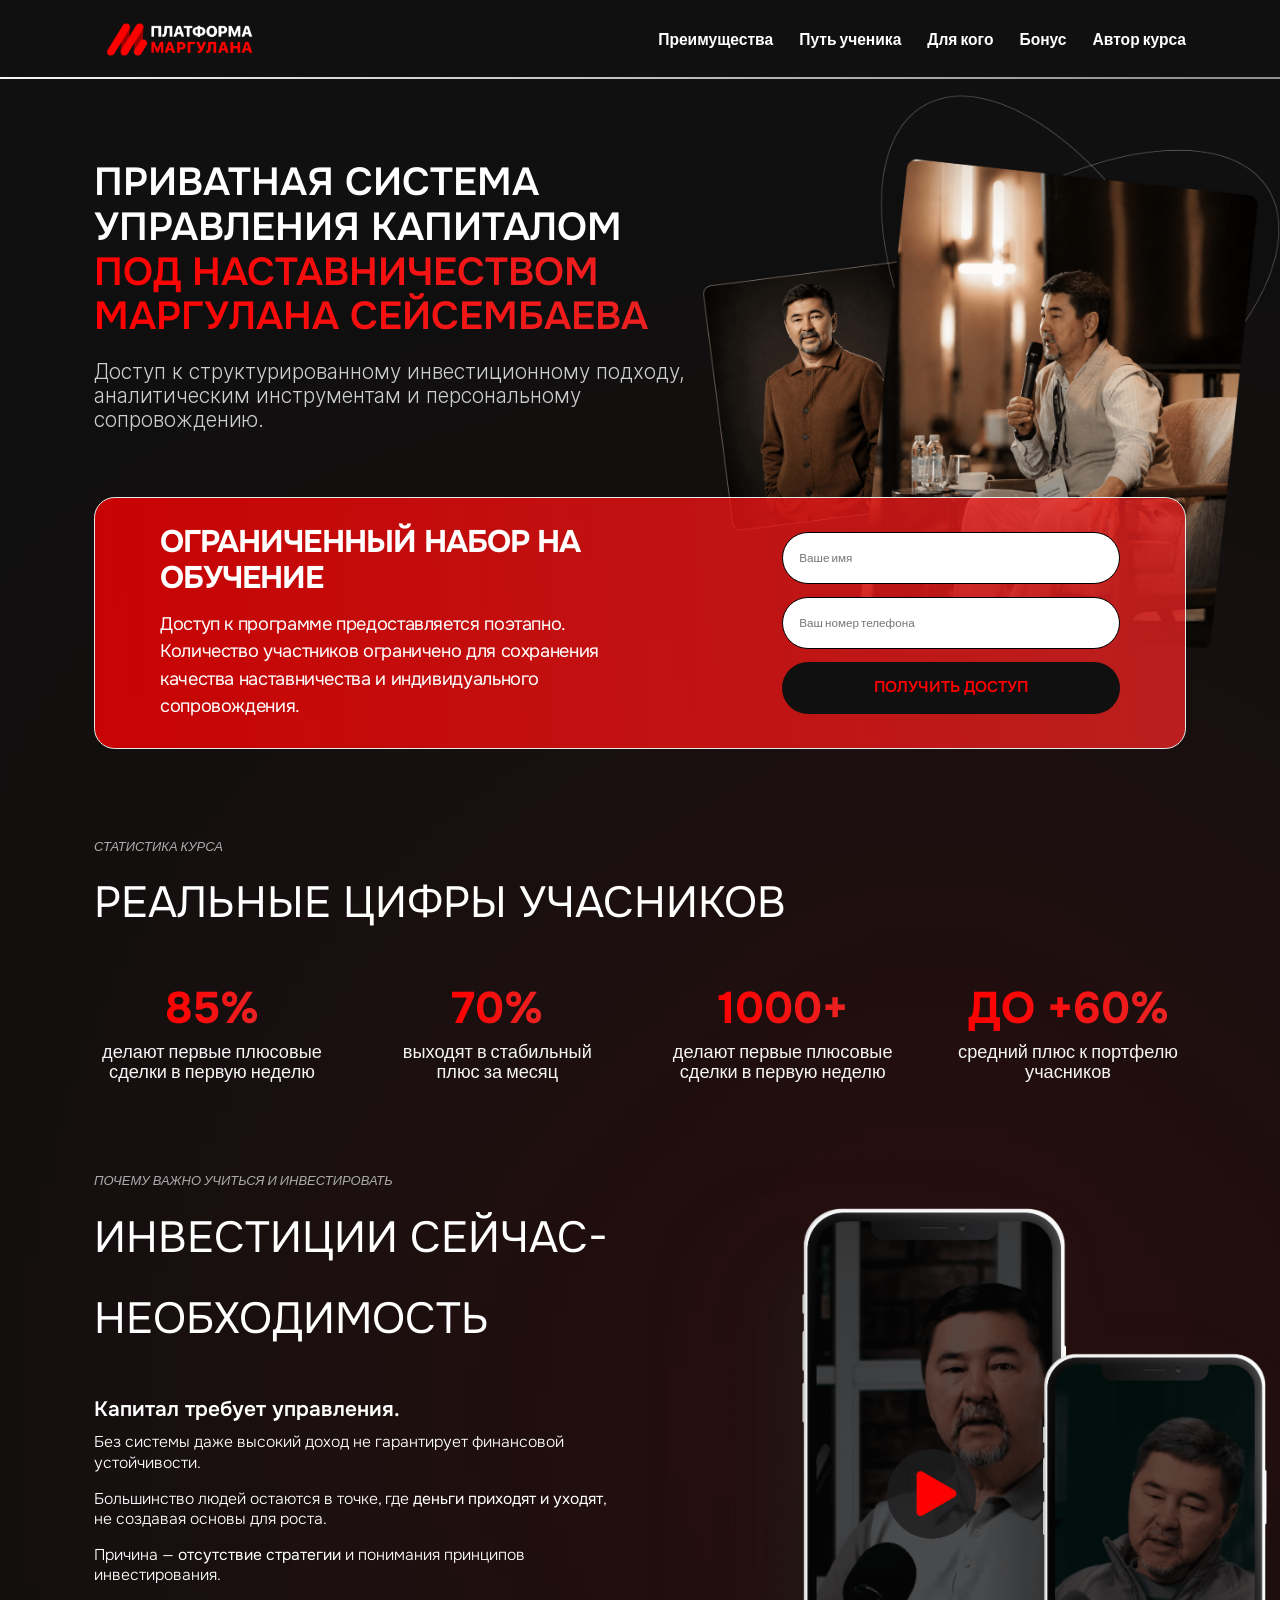
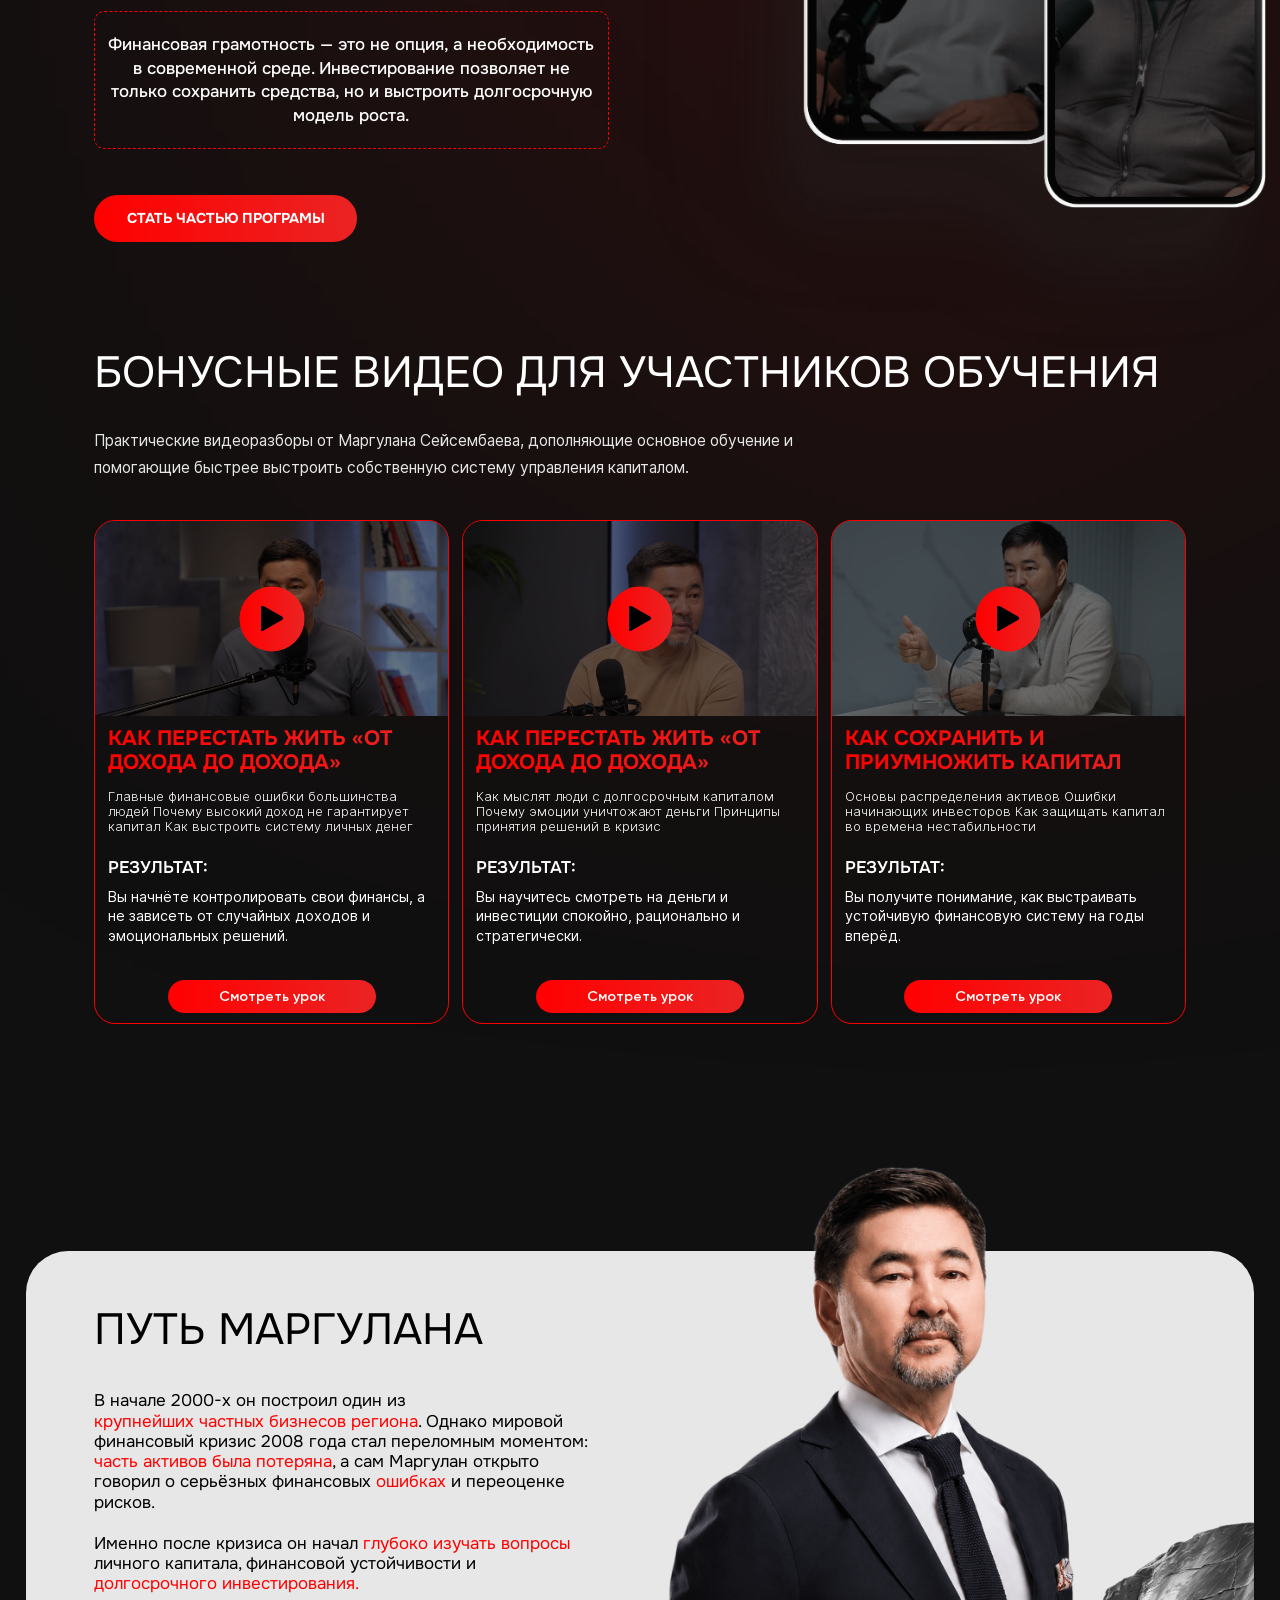
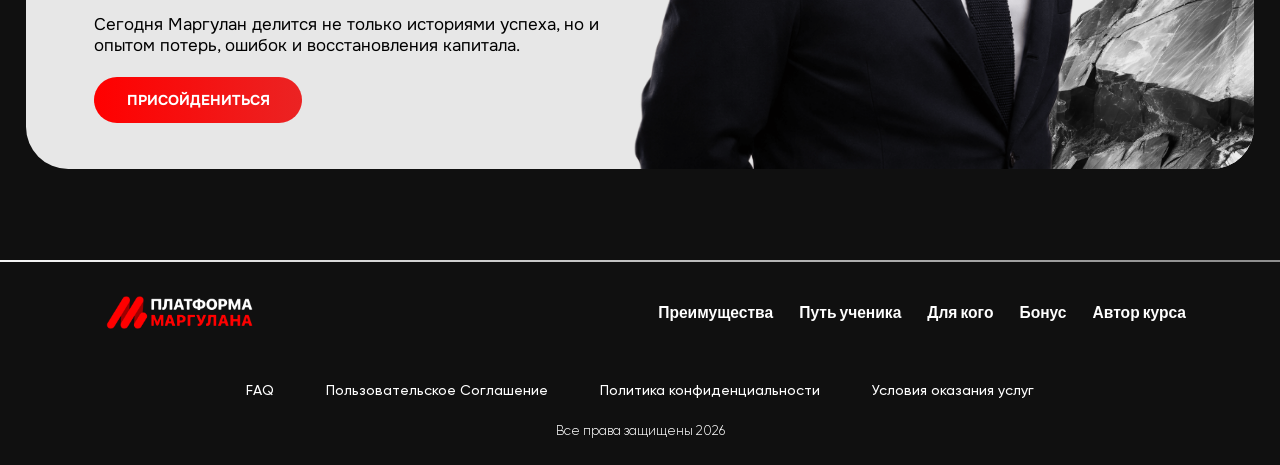
==== commit e0360979: "video section the end" ====
--- a/index.html
+++ b/index.html
@@ -207,13 +207,14 @@
             <!-- video -->
             <section class="video section-top">
                 <div class="container">
-                    <div class="section_head">
-                        <h3 class="sub_title">
-                            Бонусные видео
-                        </h3>
+                    <div class="video_head">
                         <h2 class="section_title">
-                            Эксклюзив, доступен учасникам
+                            Бонусные видео для участников обучения
                         </h2>
+                        <p>
+                            Практические видеоразборы от Маргулана Сейсембаева, дополняющие основное обучение и помогающие быстрее выстроить
+                            собственную систему управления капиталом.
+                        </p>
                     </div>
                     <div class="video_cards">
                         <div class="video_card">
@@ -225,11 +226,19 @@
                             </div>
                             <div class="video_card-text">
                                 <h3>
-                                    Основы мышления инвестора
+                                    Как перестать жить «от дохода до дохода»
                                 </h3>
                                 <p>
-                                    Как формируется подход к деньгам, почему большинство теряет и какие принципы лежат в основе роста капитала
+                                    Главные финансовые ошибки большинства людей
+                                    Почему высокий доход не гарантирует капитал
+                                    Как выстроить систему личных денег
                                 </p>
+                                <h4>
+                                    Результат:
+                                </h4>
+                                <span>
+                                    Вы начнёте контролировать свои финансы, а не зависеть от случайных доходов и эмоциональных решений.
+                                </span>
                                 <button class="btn-red">
                                     Смотреть урок
                                 </button>
@@ -244,11 +253,21 @@
                             </div>
                             <div class="video_card-text">
                                 <h3>
-                                    Система принятия решений
+                                    Как перестать жить «от дохода до дохода»
                                 </h3>
                                 <p>
-                                    Как оценивать возможности на рынке, фильтровать риски и не заходить в сделки на эмоциях
+                                    Как мыслят люди с долгосрочным капиталом
+                                    Почему эмоции уничтожают деньги
+                                    Принципы принятия решений в кризис
                                 </p>
+                                <h4>
+                                    Результат:
+                                </h4>
+                                <span>
+                                    Вы научитесь смотреть на деньги
+                                    и инвестиции спокойно, рационально
+                                    и стратегически.
+                                </span>
                                 <button class="btn-red">
                                     Смотреть урок
                                 </button>
@@ -263,11 +282,19 @@
                             </div>
                             <div class="video_card-text">
                                 <h3>
-                                    Управления капиталом
+                                    Как сохранить и приумножить капитал
                                 </h3>
                                 <p>
-                                    Базовые принципы распределения средств, контроль рисков и построение долгосрочной модели роста
+                                    Основы распределения активов
+                                    Ошибки начинающих инвесторов
+                                    Как защищать капитал во времена нестабильности
                                 </p>
+                                <h4>
+                                    Результат:
+                                </h4>
+                                <span>
+                                    Вы получите понимание, как выстраивать устойчивую финансовую систему на годы вперёд.
+                                </span>
                                 <button class="btn-red">
                                     Смотреть урок
                                 </button>
--- a/assets/scss/style.css
+++ b/assets/scss/style.css
@@ -981,122 +981,51 @@
   }
 }
 
-.project_blocks {
-  display: grid;
-  grid-template-columns: repeat(3, 1fr);
-  gap: 40rem;
+.video_head {
   margin-bottom: 60rem;
 }
 @media (max-width: 850px) {
-  .project_blocks {
-    grid-template-columns: repeat(1, 1fr);
-    gap: 24rem;
-    margin-bottom: 40rem;
-  }
-}
-.project_block {
-  border-radius: 16rem;
-  padding: 32rem 20rem;
-  display: flex;
-  flex-direction: column;
-  gap: 16rem;
-  border: 2rem dashed #FF0000;
-  border-radius: 16rem;
-}
-.project_block-head {
-  display: flex;
-  align-items: center;
-  gap: 16rem;
-}
-.project_block-head .number {
-  display: flex;
-  align-items: center;
-  justify-content: center;
-  width: 55rem;
-  height: 55rem;
-  border-radius: 50%;
-  display: flex;
-  flex-shrink: 0;
-  background: linear-gradient(90deg, #FF0000 0%, #EB2323 100%);
-  font-family: "Disruptors Script", sans-serif;
-}
-@media (max-width: 850px) {
-  .project_block-head .number {
-    width: 40rem;
-    height: 40rem;
-  }
-}
-.project_block-head .number span {
-  font-weight: 400;
-  font-size: 70rem;
-  line-height: 100%;
-  color: #FFFFFF;
-  text-align: center;
-  transform: translate(-2rem, 7rem);
-}
-@media (max-width: 850px) {
-  .project_block-head .number span {
-    font-size: 50rem;
-    transform: translate(-2rem, 5rem);
-  }
-}
-.project_block-head h3 {
-  font-family: "Onest", sans-serif;
-  font-weight: 400;
-  font-size: 32rem;
-  color: #FFFFFF;
-}
-@media (max-width: 850px) {
-  .project_block-head h3 {
-    font-size: 20rem;
-  }
-}
-.project_block p {
+  .video_head {
+    margin-bottom: 32rem;
+  }
+}
+.video_head p {
+  max-width: 1090rem;
+  font-family: "Inter", sans-serif;
   font-weight: 400;
   font-size: 24rem;
-  line-height: 130%;
-  vertical-align: middle;
-  color: #FFFFFF;
-}
-@media (max-width: 850px) {
-  .project_block p {
-    font-size: 16rem;
-  }
-}
-.project .btn-red {
-  width: 350rem;
-  margin: auto;
-  display: block;
-}
-@media (max-width: 850px) {
-  .project .btn-red {
-    width: 100%;
-  }
-}
-
+  line-height: 42rem;
+  color: #e6e6e6;
+  margin-top: 20rem;
+}
+@media (max-width: 850px) {
+  .video_head p {
+    font-size: 20rem;
+    line-height: 120%;
+  }
+}
 .video_cards {
   display: grid;
   grid-template-columns: repeat(3, 1fr);
-  gap: 70rem;
+  gap: 20rem;
 }
 @media (max-width: 850px) {
   .video_cards {
     grid-template-columns: repeat(1, 1fr);
-    gap: 32rem;
   }
 }
 .video_card {
-  border-radius: 20rem;
+  border-radius: 32rem;
   border: 1rem solid #FF0000;
   overflow: hidden;
 }
 .video_card-img {
-  height: 330rem;
+  height: 300rem;
   position: relative;
 }
 @media (max-width: 640px) {
   .video_card-img {
-    height: 250rem;
+    height: 200rem;
   }
 }
 .video_card-img::before {
@@ -1113,19 +1042,31 @@
   top: 50%;
   left: 50%;
   transform: translate(-50%, -50%);
-  width: 60rem;
-  height: 60rem;
+  width: 100rem;
+  height: 100rem;
   border-radius: 50%;
   display: flex;
   align-items: center;
   justify-content: center;
   background: linear-gradient(90deg, #FF0000 0%, #EB2323 100%);
 }
+@media (max-width: 850px) {
+  .video_card-img .play {
+    width: 60rem;
+    height: 60rem;
+  }
+}
 .video_card-img .play img {
-  width: 36rem;
-  height: 36rem;
+  width: 40rem;
+  height: 40rem;
   -o-object-fit: contain;
      object-fit: contain;
+}
+@media (max-width: 850px) {
+  .video_card-img .play img {
+    width: 30rem;
+    height: 30rem;
+  }
 }
 .video_card-img img {
   width: 100%;
@@ -1134,7 +1075,7 @@
      object-fit: cover;
 }
 .video_card-text {
-  padding: 20rem 32rem 40rem 32rem;
+  padding: 16rem 20rem;
 }
 @media (max-width: 850px) {
   .video_card-text {
@@ -1144,348 +1085,85 @@
 .video_card-text h3 {
   font-family: "Onest", sans-serif;
   font-weight: 700;
-  font-size: 28rem;
+  font-size: 32rem;
   background: linear-gradient(90deg, #f00 0%, #eb2323 100%);
   background-clip: text;
   -webkit-background-clip: text;
   -webkit-text-fill-color: transparent;
+  text-transform: uppercase;
 }
 @media (max-width: 850px) {
   .video_card-text h3 {
-    font-size: 24rem;
+    font-size: 22rem;
   }
 }
 .video_card-text p {
   font-family: "Inter", sans-serif;
   font-weight: 300;
   font-size: 20rem;
-  color: #e6e6e6;
+  color: #FFFFFF;
   margin: 22rem 0 40rem 0;
 }
+@media (max-width: 850px) {
+  .video_card-text p {
+    font-size: 18rem;
+    margin: 12rem 0 32rem 0;
+  }
+}
+.video_card-text h4 {
+  font-family: "Onest", sans-serif;
+  font-weight: 600;
+  font-size: 26rem;
+  line-height: 100%;
+  text-transform: uppercase;
+  color: #FFFFFF;
+}
+@media (max-width: 850px) {
+  .video_card-text h4 {
+    font-size: 22rem;
+  }
+}
+.video_card-text span {
+  font-family: "Inter", sans-serif;
+  font-weight: 400;
+  font-size: 22rem;
+  line-height: 30rem;
+  color: #FFFFFF;
+  display: block;
+  margin: 16rem 0 54rem 0;
+}
+@media (max-width: 850px) {
+  .video_card-text span {
+    font-size: 20rem;
+    margin: 10rem 0 32rem 0;
+  }
+}
 .video_card-text .btn-red {
-  width: 100%;
-  height: 60rem;
-  font-size: 24rem;
-  padding: 10rem;
-}
-
-.comfort .container {
-  display: flex;
-  gap: 60rem;
-}
-@media (max-width: 850px) {
-  .comfort .container {
-    flex-direction: column;
-    gap: 40rem;
-  }
-}
-.comfort .mobile_head {
-  display: none;
-}
-@media (max-width: 850px) {
-  .comfort .mobile_head {
-    display: flex;
-    margin-bottom: 0;
-  }
-}
-.comfort_imgs {
-  display: grid;
-  grid-template-columns: repeat(2, 1fr);
-  gap: 24rem;
-  height: 840rem;
-  width: 825rem;
-}
-@media (max-width: 850px) {
-  .comfort_imgs {
-    width: 100%;
-    height: 466rem;
-    gap: 12rem;
-  }
-}
-.comfort_imgs img {
-  border: 1rem solid #FFFFFF;
-  border-radius: 30rem;
-  height: 407rem;
-  width: 100%;
-  -o-object-fit: cover;
-     object-fit: cover;
-}
-@media (max-width: 850px) {
-  .comfort_imgs img {
-    height: 225rem;
-    border-radius: 12rem;
-    -o-object-position: top;
-       object-position: top;
-  }
-}
-.comfort_imgs img:nth-child(1) {
-  grid-row: span 2;
-  height: 100%;
-}
-.comfort_text {
-  width: 770rem;
-}
-@media (max-width: 850px) {
-  .comfort_text {
-    width: 100%;
-  }
-}
-@media (max-width: 850px) {
-  .comfort_text .section_head {
-    display: none;
-  }
-}
-.comfort_text ul {
-  display: flex;
-  flex-direction: column;
-  padding-left: 20rem;
-  border-left: 2rem solid #FF0000;
-  max-width: 800rem;
-  margin: 60rem 0;
-}
-@media (max-width: 850px) {
-  .comfort_text ul {
-    margin: 0 0 32rem 0;
-  }
-}
-.comfort_text ul li {
-  margin-left: 20rem;
-  list-style-type: disc;
-  font-weight: 500;
-  font-size: 28rem;
-  line-height: 198%;
-  color: #FFFFFF;
-}
-@media (max-width: 850px) {
-  .comfort_text ul li {
-    font-size: 16rem;
-    margin-left: 15rem;
-  }
-}
-.comfort_text .btn-red {
   display: flex;
   align-items: center;
   justify-content: center;
-  gap: 12rem;
-  width: 350rem;
-}
-@media (max-width: 850px) {
-  .comfort_text .btn-red {
+  margin: auto;
+  font-family: "Gilroy", sans-serif;
+  font-weight: 600;
+  width: 320rem;
+  height: 50rem;
+  font-size: 22rem;
+  text-transform: none;
+  padding: 10rem;
+  border-radius: 100rem;
+}
+@media (max-width: 850px) {
+  .video_card-text .btn-red {
     width: 100%;
-  }
-}
-
-.program {
-  padding-top: 200rem;
-}
-@media (max-width: 850px) {
-  .program {
-    padding-top: 80rem;
-  }
-}
-.program .container {
-  position: relative;
-}
-@media (max-width: 850px) {
-  .program .section_head {
-    margin-bottom: 32rem;
-  }
-}
-.program_text {
-  width: 850rem;
-}
-@media (max-width: 850px) {
-  .program_text {
-    width: 100%;
-  }
-}
-.program_text .title {
-  font-family: "Onest", sans-serif;
-  font-weight: 200;
-  font-size: 36rem;
-  line-height: 140%;
-  letter-spacing: -6%;
-  color: #FFFFFF;
-  max-width: 700rem;
-}
-@media (max-width: 850px) {
-  .program_text .title {
-    font-size: 20rem;
-  }
-}
-.program_text ul {
-  display: flex;
-  flex-direction: column;
-  gap: 24rem;
-  margin: 40rem 0;
-}
-@media (max-width: 850px) {
-  .program_text ul {
-    margin: 24rem 0;
-  }
-}
-.program_text ul li {
-  font-family: "Onest", sans-serif;
-  font-weight: 200;
-  font-size: 24rem;
-  line-height: 100%;
-  letter-spacing: -6%;
-  color: #FFFFFF;
-}
-@media (max-width: 850px) {
-  .program_text ul li {
-    font-size: 18rem;
-  }
-}
-.program_text p {
-  font-family: "Onest", sans-serif;
-  font-weight: 300;
-  font-size: 26rem;
-  line-height: 130%;
-  letter-spacing: -6%;
-  color: #FFFFFF;
-  margin-bottom: 60rem;
-  max-width: 750rem;
-}
-@media (max-width: 850px) {
-  .program_text p {
-    font-size: 20rem;
-    margin-bottom: 32rem;
-  }
-}
-.program_text p b {
-  font-weight: 500;
-  display: block;
-  margin-bottom: 12rem;
-}
-.program_media_img {
-  position: relative;
-  width: 350rem;
-  height: 467rem;
-  display: none;
-  margin: 0 auto 70rem auto;
-}
-@media (max-width: 850px) {
-  .program_media_img {
-    display: block;
-  }
-}
-.program_media_img::before {
-  content: "";
-  position: absolute;
-  top: 232rem;
-  right: 0;
-  left: 0;
-  margin: auto;
-  width: 350rem;
-  height: 300rem;
-  background: rgba(255, 0, 0, 0.6);
-  filter: blur(130px);
-  z-index: -1;
-}
-.program_media_img img {
-  width: 100%;
-  height: 100%;
-  -o-object-fit: contain;
-     object-fit: contain;
-}
-.program_media_img .text {
-  position: absolute;
-  left: 0;
-  bottom: -45rem;
-  border-radius: 16rem;
-  border: 2rem dashed #FF0000;
-  padding: 12rem 20rem;
-  width: 100%;
-  background: #101010;
-}
-.program_media_img .text p {
-  font-family: "Onest", sans-serif;
-  font-weight: 500;
-  font-size: 18rem;
-  line-height: 120%;
-  text-align: center;
-  text-transform: uppercase;
-  color: #FFFFFF;
-  margin-bottom: 0;
-}
-.program_media_img .text p span {
-  display: inline;
-  color: #FF0000;
-}
-.program_img {
-  position: absolute;
-  top: -200rem;
-  right: -166rem;
-  width: 1058rem;
-  height: 1000rem;
-}
-@media (max-width: 850px) {
-  .program_img {
-    display: none;
-  }
-}
-.program_img::before {
-  content: "";
-  position: absolute;
-  top: 160rem;
-  right: 186rem;
-  width: 740rem;
-  height: 467rem;
-  background: rgba(255, 0, 0, 0.6);
-  filter: blur(215px);
-  z-index: -1;
-}
-.program_img img {
-  width: 100%;
-  height: 100%;
-  -o-object-fit: contain;
-     object-fit: contain;
-}
-.program_img .text {
-  position: absolute;
-  left: 100rem;
-  bottom: -45rem;
-  border-radius: 16rem;
-  border: 2rem dashed #FF0000;
-  padding: 32rem 20rem;
-  width: 792rem;
-  background: #101010;
-}
-.program_img .text p {
-  font-family: "Onest", sans-serif;
-  font-weight: 500;
-  font-size: 28rem;
-  line-height: 43rem;
-  text-align: center;
-  text-transform: uppercase;
-  color: #FFFFFF;
-}
-.program_img .text p span {
-  color: #FF0000;
-}
-.program .btn-red {
-  display: flex;
-  align-items: center;
-  justify-content: center;
-  gap: 15rem;
-  font-weight: 500;
-}
-@media (max-width: 850px) {
-  .program .btn-red {
-    width: 100%;
-  }
-}
-.program .btn-red svg {
-  width: 34rem;
-  height: 34rem;
+    height: 50rem;
+  }
 }
 
 .path {
   max-width: 1890rem;
   margin: 348rem auto 0 auto;
   border-radius: 65rem;
-  background: #e6e6e6;
+  background: rgba(255, 255, 255, 0.8980392157);
   padding: 60rem 0 70rem 0;
   position: relative;
 }
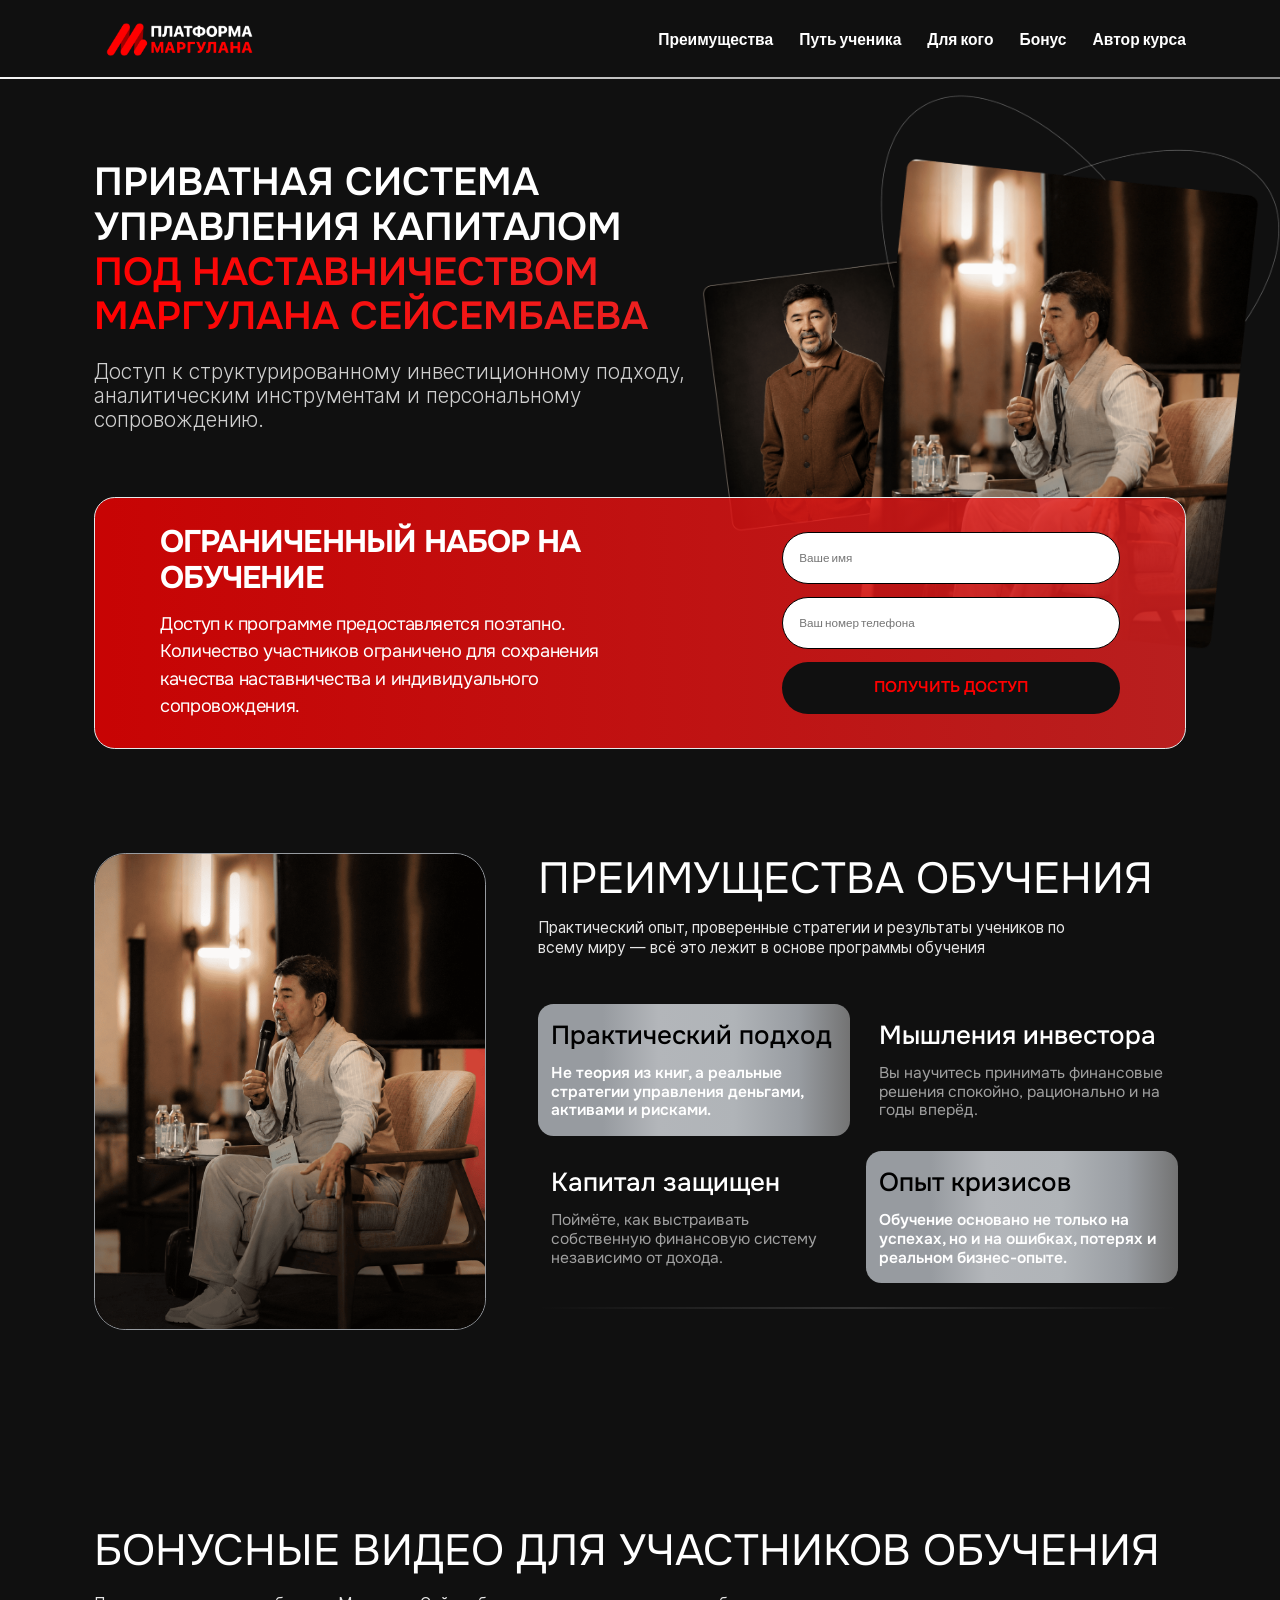
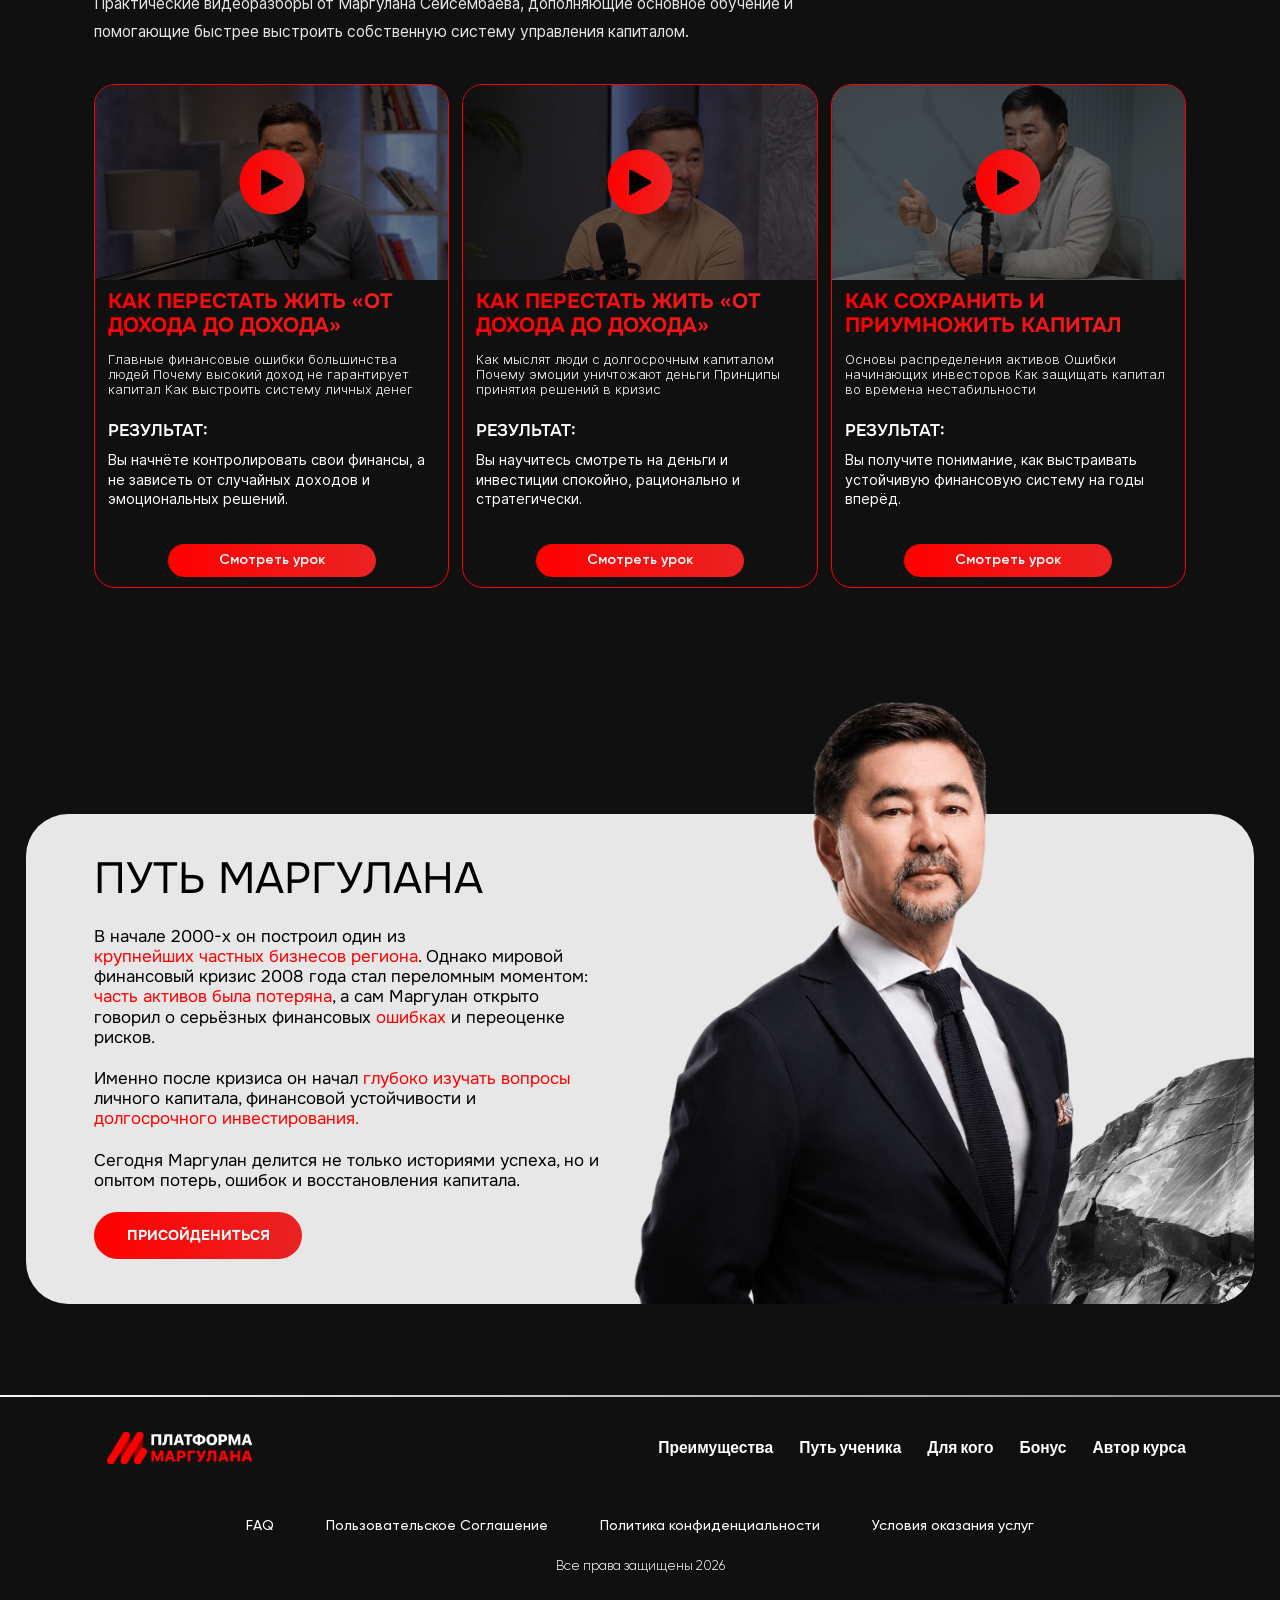
==== commit efc17b48: "about section the end" ====
--- a/index.html
+++ b/index.html
@@ -111,98 +111,55 @@
             </section>
             <!-- hero -->
 
-            <!-- statistic -->
-            <section class="statistic">
+            <!-- about -->
+            <section class="about">
                 <div class="container">
-                    <div class="section_head">
-                        <h3 class="sub_title">
-                            статистика курса
-                        </h3>
+                    <img src="./assets/images/about_img.png" alt="" class="about_img">
+                    <div class="about_text">
                         <h2 class="section_title">
-                            реальные <span>цифры учасников</span>
+                            Преимущества обучения
                         </h2>
-                    </div>
-                    <div class="statistic_blocks">
-                        <div class="statistic_block">
-                            <h3>
-                                85%
-                            </h3>
-                            <span>
-                                делают первые плюсовые сделки в первую неделю
-                            </span>
-                        </div>
-                        <div class="statistic_block">
-                            <h3>
-                                70%
-                            </h3>
-                            <span>
-                                выходят в стабильный плюс за месяц
-                            </span>
-                        </div>
-                        <div class="statistic_block">
-                            <h3>
-                                1000+
-                            </h3>
-                            <span>
-                                делают первые плюсовые сделки в первую неделю
-                            </span>
-                        </div>
-                        <div class="statistic_block">
-                            <h3>
-                                до +60%
-                            </h3>
-                            <span>
-                                средний плюс к портфелю учасников
-                            </span>
+                        <p class="about_head_text">
+                            Практический опыт, проверенные стратегии и результаты учеников по всему миру — всё это лежит в основе программы обучения
+                        </p>
+                        <div class="about_blocks">
+                            <div class="about_block white">
+                                <h3>
+                                    Практический подход
+                                </h3>
+                                <p>
+                                    Не теория из книг, а реальные стратегии управления деньгами, активами и рисками.
+                                </p>
+                            </div>
+                            <div class="about_block">
+                                <h3>
+                                    Мышления инвестора
+                                </h3>
+                                <p>
+                                    Вы научитесь принимать финансовые решения спокойно, рационально и на годы вперёд.
+                                </p>
+                            </div>
+                            <div class="about_block">
+                                <h3>
+                                    Капитал защищен
+                                </h3>
+                                <p>
+                                    Поймёте, как выстраивать собственную финансовую систему независимо от дохода.
+                                </p>
+                            </div>
+                            <div class="about_block white">
+                                <h3>
+                                    Опыт кризисов
+                                </h3>
+                                <p>
+                                    Обучение основано не только на успехах, но и на ошибках, потерях и реальном бизнес-опыте.
+                                </p>
+                            </div>
                         </div>
                     </div>
                 </div>
             </section>
-            <!-- statistic -->
-
-            <!-- investment -->
-            <section class="investment section-top">
-                <div class="container">
-                    <div class="investment_text">
-                        <div class="section_head">
-                            <h3 class="sub_title">
-                                Почему важно учиться и инвестировать
-                            </h3>
-                            <h2 class="section_title">
-                                инвестиции сейчас- <span>необходимость</span>
-                            </h2>
-                        </div>
-                        <h3 class="title">
-                            Капитал требует управления.
-                        </h3>
-                        <ul>
-                            <li>
-                                Без системы даже высокий доход не гарантирует финансовой устойчивости.
-                            </li>
-                            <li>
-                                Большинство людей остаются в точке, где <b>деньги приходят и уходят</b>, не создавая основы для роста.
-                            </li>
-                            <li>
-                                Причина — <b>отсутствие стратегии</b> и понимания принципов инвестирования.
-                            </li>
-                        </ul>
-                        <div class="investment_img mobile_img">
-                            <img src="./assets/images/investment.png" alt="">
-                        </div>
-                        <p>
-                            Финансовая грамотность — это не опция, а необходимость в современной среде.
-                            Инвестирование позволяет не только сохранить средства, но и выстроить долгосрочную модель роста.
-                        </p>
-                        <button class="btn-red">
-                            Стать частью програмы
-                        </button>
-                    </div>
-                    <div class="investment_img">
-                        <img src="./assets/images/investment.png" alt="">
-                    </div>
-                </div>
-            </section>
-            <!-- investment -->
+            <!-- about -->
 
             <!-- video -->
             <section class="video section-top">
--- a/assets/scss/style.css
+++ b/assets/scss/style.css
@@ -447,7 +447,7 @@
   font-family: "Onest", sans-serif;
   font-weight: 400;
   font-size: 67rem;
-  line-height: 80.95px;
+  line-height: 80.95rem;
   letter-spacing: -3%;
   text-transform: uppercase;
   color: #FFFFFF;
@@ -455,7 +455,7 @@
 @media (max-width: 850px) {
   .section_title {
     font-size: 32rem;
-    line-height: 100%;
+    line-height: 120%;
   }
 }
 
@@ -796,188 +796,135 @@
   }
 }
 
-.statistic {
-  padding-top: 140rem;
-}
-@media (max-width: 850px) {
-  .statistic {
-    padding-top: 0;
-  }
-}
-@media (max-width: 850px) {
-  .statistic .section_head {
-    margin-bottom: 60rem;
-    text-align: center;
-  }
-}
-.statistic_blocks {
-  display: grid;
-  grid-template-columns: repeat(4, 1fr);
-  gap: 76rem;
-}
-@media (max-width: 850px) {
-  .statistic_blocks {
-    grid-template-columns: repeat(2, 1fr);
+.about {
+  padding: 160rem 0;
+}
+@media (max-width: 850px) {
+  .about {
+    padding: 80rem 0;
+  }
+}
+.about .container {
+  display: flex;
+  gap: 80rem;
+}
+@media (max-width: 850px) {
+  .about .container {
+    flex-direction: column-reverse;
     gap: 40rem;
   }
 }
-@media (max-width: 480px) {
-  .statistic_blocks {
-    grid-template-columns: repeat(1, 1fr);
-  }
-}
-.statistic_block {
-  display: flex;
-  flex-direction: column;
-  align-items: center;
-  gap: 12rem;
-  text-align: center;
-}
-.statistic_block h3 {
-  font-family: "Onest", sans-serif;
-  font-weight: 700;
-  font-size: 68rem;
-  text-transform: uppercase;
-  background: linear-gradient(90deg, #f00 0%, #eb2323 100%);
-  background-clip: text;
-  -webkit-background-clip: text;
-  -webkit-text-fill-color: transparent;
-}
-@media (max-width: 850px) {
-  .statistic_block h3 {
-    font-size: 32rem;
-  }
-}
-.statistic_block span {
+.about_img {
+  width: 603rem;
+  display: flex;
+  flex-shrink: 0;
+  border-radius: 48rem;
+  border: 2rem solid #979BA0;
+}
+@media (max-width: 850px) {
+  .about_img {
+    width: 100%;
+    height: 500rem;
+    -o-object-fit: cover;
+       object-fit: cover;
+    border-radius: 24rem;
+  }
+}
+@media (max-width: 640px) {
+  .about_img {
+    height: 350rem;
+  }
+}
+.about_text {
+  max-width: 984rem;
+}
+.about_text .section_title {
+  margin-bottom: 20rem;
+}
+.about_head_text {
+  font-family: "Inter", sans-serif;
   font-weight: 400;
-  font-size: 28rem;
-  text-align: center;
-  color: #F5F5F5;
-}
-@media (max-width: 850px) {
-  .statistic_block span {
-    font-size: 20rem;
-  }
-}
-
-.investment .container {
-  position: relative;
-}
-.investment_text {
-  max-width: 800rem;
-}
-.investment_text .title {
-  font-family: "Onest", sans-serif;
-  font-weight: 600;
-  font-size: 32rem;
-  line-height: 100%;
-  letter-spacing: 1%;
-  color: #FFFFFF;
-}
-@media (max-width: 850px) {
-  .investment_text .title {
-    font-weight: 500;
-    font-size: 20rem;
-  }
-}
-.investment_text ul {
-  display: flex;
-  flex-direction: column;
-  gap: 24rem;
-  margin: 20rem 0 40rem 0;
-}
-.investment_text ul li {
-  font-family: "Onest", sans-serif;
-  font-weight: 300;
   font-size: 24rem;
   line-height: 130%;
-  letter-spacing: 1%;
+  color: #e6e6e6;
+  max-width: 822rem;
+}
+@media (max-width: 850px) {
+  .about_head_text {
+    font-size: 20rem;
+  }
+}
+.about_blocks {
+  display: grid;
+  grid-template-columns: repeat(2, 1fr);
+  gap: 24rem;
+  margin-top: 70rem;
+  padding-bottom: 40rem;
+  position: relative;
+}
+@media (max-width: 850px) {
+  .about_blocks {
+    padding-bottom: 0;
+    grid-template-columns: repeat(1, 1fr);
+    margin-top: 24rem;
+  }
+}
+.about_blocks::before {
+  content: "";
+  position: absolute;
+  left: 0;
+  bottom: 0;
+  height: 3rem;
+  width: 100%;
+  background: linear-gradient(90deg, rgba(255, 255, 255, 0) 0%, rgba(255, 255, 255, 0.15) 50%, rgba(255, 255, 255, 0) 100%);
+}
+@media (max-width: 850px) {
+  .about_blocks::before {
+    display: none;
+  }
+}
+.about_block {
+  border-radius: 24rem;
+  padding: 24rem 20rem;
+}
+@media (max-width: 850px) {
+  .about_block {
+    padding: 20rem 12rem;
+  }
+}
+.about_block.white {
+  background: linear-gradient(90deg, #979BA0 0%, #979BA0 20.73%, #B3B6BA 38.63%, #B0B4B8 62.74%, #989CA1 83.52%, #737373 100%);
+}
+.about_block.white h3 {
+  color: #000000;
+}
+.about_block.white p {
+  font-weight: 600;
   color: #FFFFFF;
 }
-@media (max-width: 850px) {
-  .investment_text ul li {
-    font-size: 18rem;
-  }
-}
-.investment_text p {
-  border-radius: 16rem;
-  border: 2rem dashed #FF0000;
-  padding: 32rem 20rem;
-  max-width: 792rem;
+.about_block h3 {
   font-family: "Onest", sans-serif;
   font-weight: 500;
-  font-size: 26rem;
-  line-height: 140%;
-  text-align: center;
+  font-size: 40rem;
+  line-height: 120%;
   color: #FFFFFF;
-  margin-bottom: 70rem;
-}
-@media (max-width: 850px) {
-  .investment_text p {
-    padding: 16rem 12rem;
+  margin-bottom: 20rem;
+}
+@media (max-width: 850px) {
+  .about_block h3 {
+    font-size: 20rem;
+  }
+}
+.about_block p {
+  font-family: "Onest", sans-serif;
+  font-weight: 400;
+  font-size: 24rem;
+  line-height: 120%;
+  color: rgba(255, 255, 255, 0.6);
+}
+@media (max-width: 850px) {
+  .about_block p {
     font-size: 18rem;
-    margin: 40rem 0;
-  }
-}
-.investment_img {
-  position: absolute;
-  top: 0;
-  right: -74rem;
-  width: 728rem;
-  z-index: -1;
-}
-@media (max-width: 850px) {
-  .investment_img {
-    display: none;
-    right: 0;
-    left: 0;
-    margin: auto;
-  }
-}
-.investment_img img {
-  position: absolute;
-  top: -100rem;
-  right: -74rem;
-  min-width: 1100rem;
-}
-.investment_img::before {
-  content: "";
-  position: absolute;
-  width: 500rem;
-  height: 760rem;
-  background: rgb(255, 0, 0);
-  filter: blur(405px);
-  z-index: -1;
-}
-.investment .mobile_img {
-  display: none;
-  position: relative;
-  width: 350rem;
-  height: 448rem;
-}
-@media (max-width: 850px) {
-  .investment .mobile_img {
-    display: block;
-  }
-}
-.investment .mobile_img img {
-  position: absolute;
-  top: -55rem;
-  right: 0;
-  min-width: 500rem;
-}
-.investment .mobile_img::before {
-  content: "";
-  position: absolute;
-  width: 240rem;
-  height: 360rem;
-  background: rgb(255, 0, 0);
-  filter: blur(205px);
-  z-index: -1;
-}
-@media (max-width: 850px) {
-  .investment .btn-red {
-    width: 100%;
   }
 }
 
@@ -1167,6 +1114,14 @@
   padding: 60rem 0 70rem 0;
   position: relative;
 }
+@media (max-width: 850px) {
+  .path {
+    margin: 60rem 5rem;
+    border-radius: 32rem;
+    overflow: hidden;
+    padding: 0;
+  }
+}
 .path_icon {
   position: absolute;
   right: 0;
@@ -1175,6 +1130,12 @@
   height: 416rem;
   border-radius: 0 0 65rem 0;
 }
+@media (max-width: 850px) {
+  .path_icon {
+    width: 317rem;
+    height: 280rem;
+  }
+}
 .path .container {
   position: relative;
 }
@@ -1185,8 +1146,23 @@
   flex-direction: column;
   gap: 32rem;
 }
+@media (max-width: 850px) {
+  .path_text {
+    padding: 32rem 0 500rem 0;
+    gap: 24rem;
+    align-items: center;
+  }
+}
 .path_text .section_title {
   color: #000000;
+}
+@media (max-width: 850px) {
+  .path_text .section_title {
+    display: flex;
+    align-items: center;
+    justify-content: center;
+    text-align: center;
+  }
 }
 .path_text p {
   font-family: "Onest", sans-serif;
@@ -1196,8 +1172,25 @@
   letter-spacing: -3%;
   color: #000000;
 }
+@media (max-width: 850px) {
+  .path_text p {
+    font-size: 18rem;
+  }
+}
 .path_text p span {
   color: #FF0000;
+}
+@media (max-width: 850px) {
+  .path .btn-red {
+    position: absolute;
+    left: 0;
+    right: 0;
+    bottom: 50rem;
+    margin: auto;
+    z-index: 2;
+    width: calc(100% - 30rem);
+    font-size: 22rem;
+  }
 }
 .path_img {
   position: absolute;
@@ -1205,6 +1198,17 @@
   bottom: -70rem;
   width: 1000rem;
   height: 991rem;
+}
+@media (max-width: 850px) {
+  .path_img {
+    right: auto;
+    left: -70rem;
+    bottom: -30rem;
+    min-width: 560rem;
+    height: 544rem;
+    -o-object-fit: contain;
+       object-fit: contain;
+  }
 }
 
 .policy {
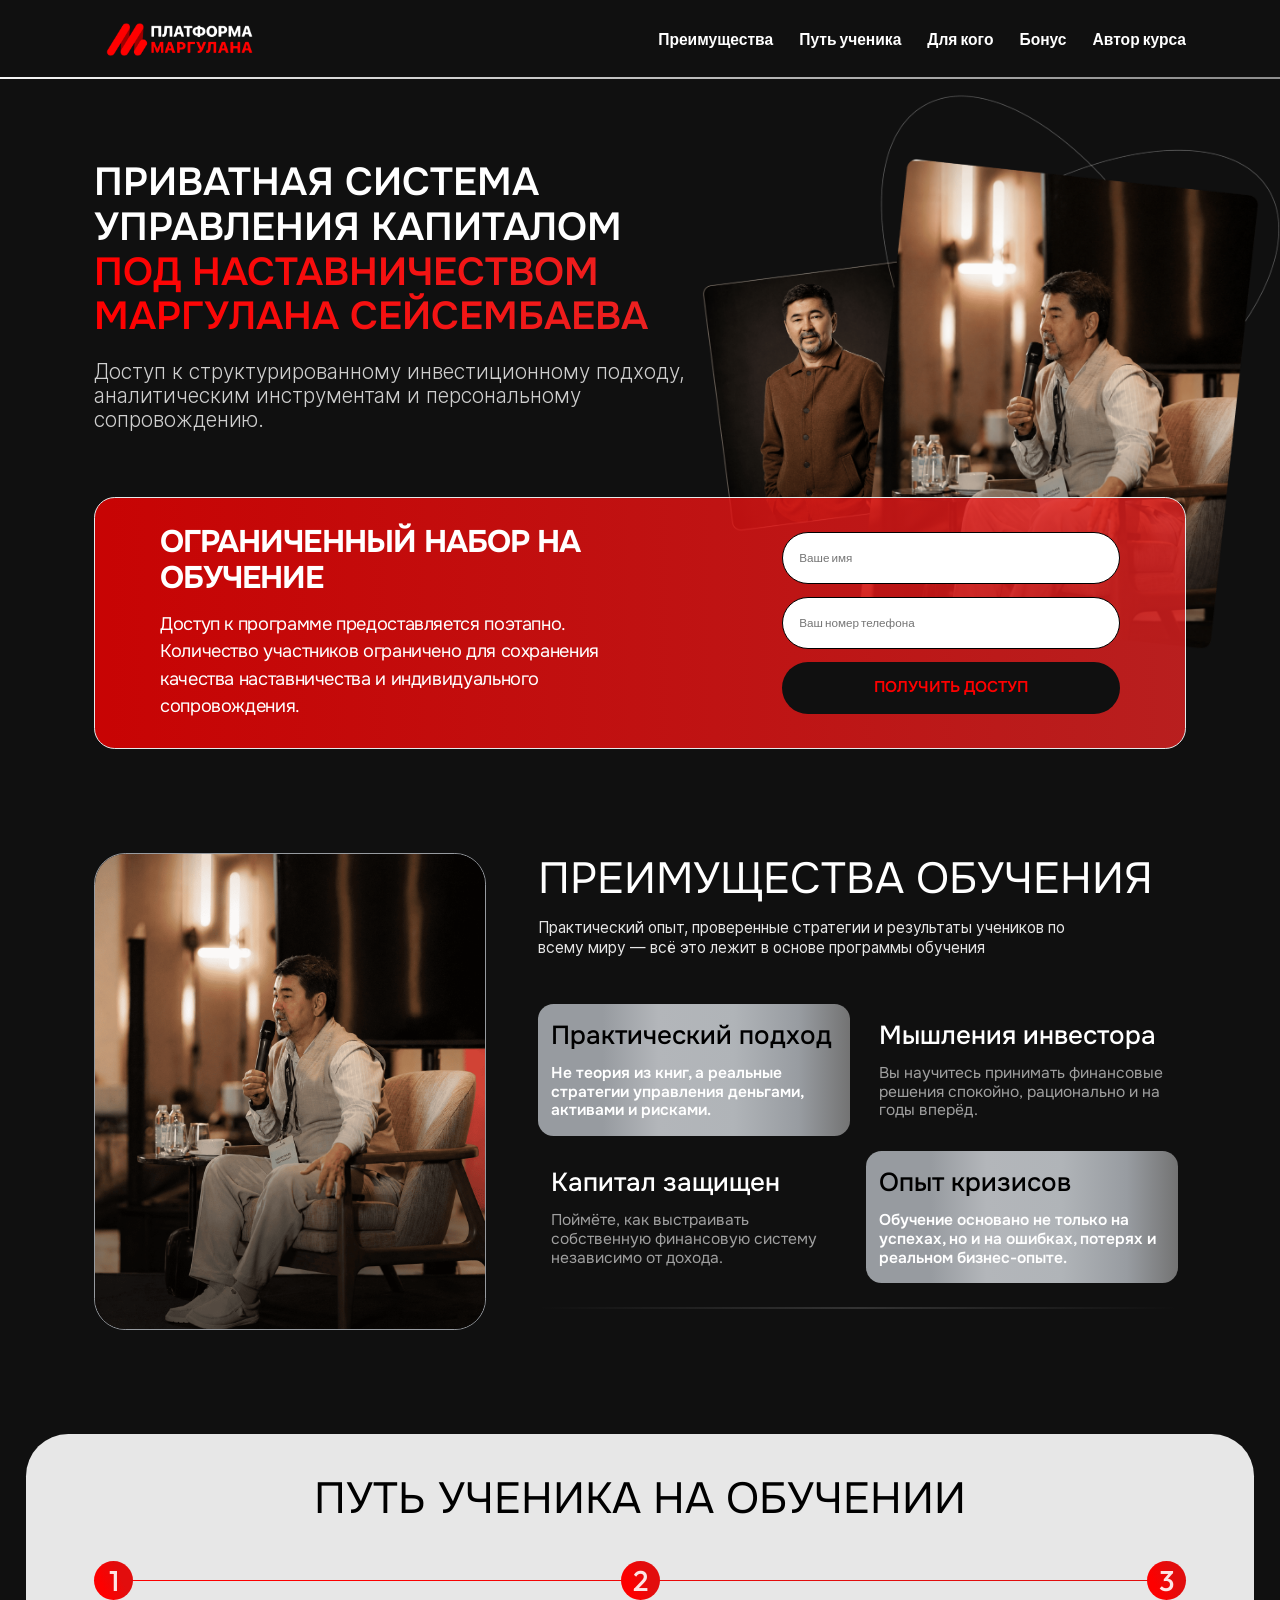
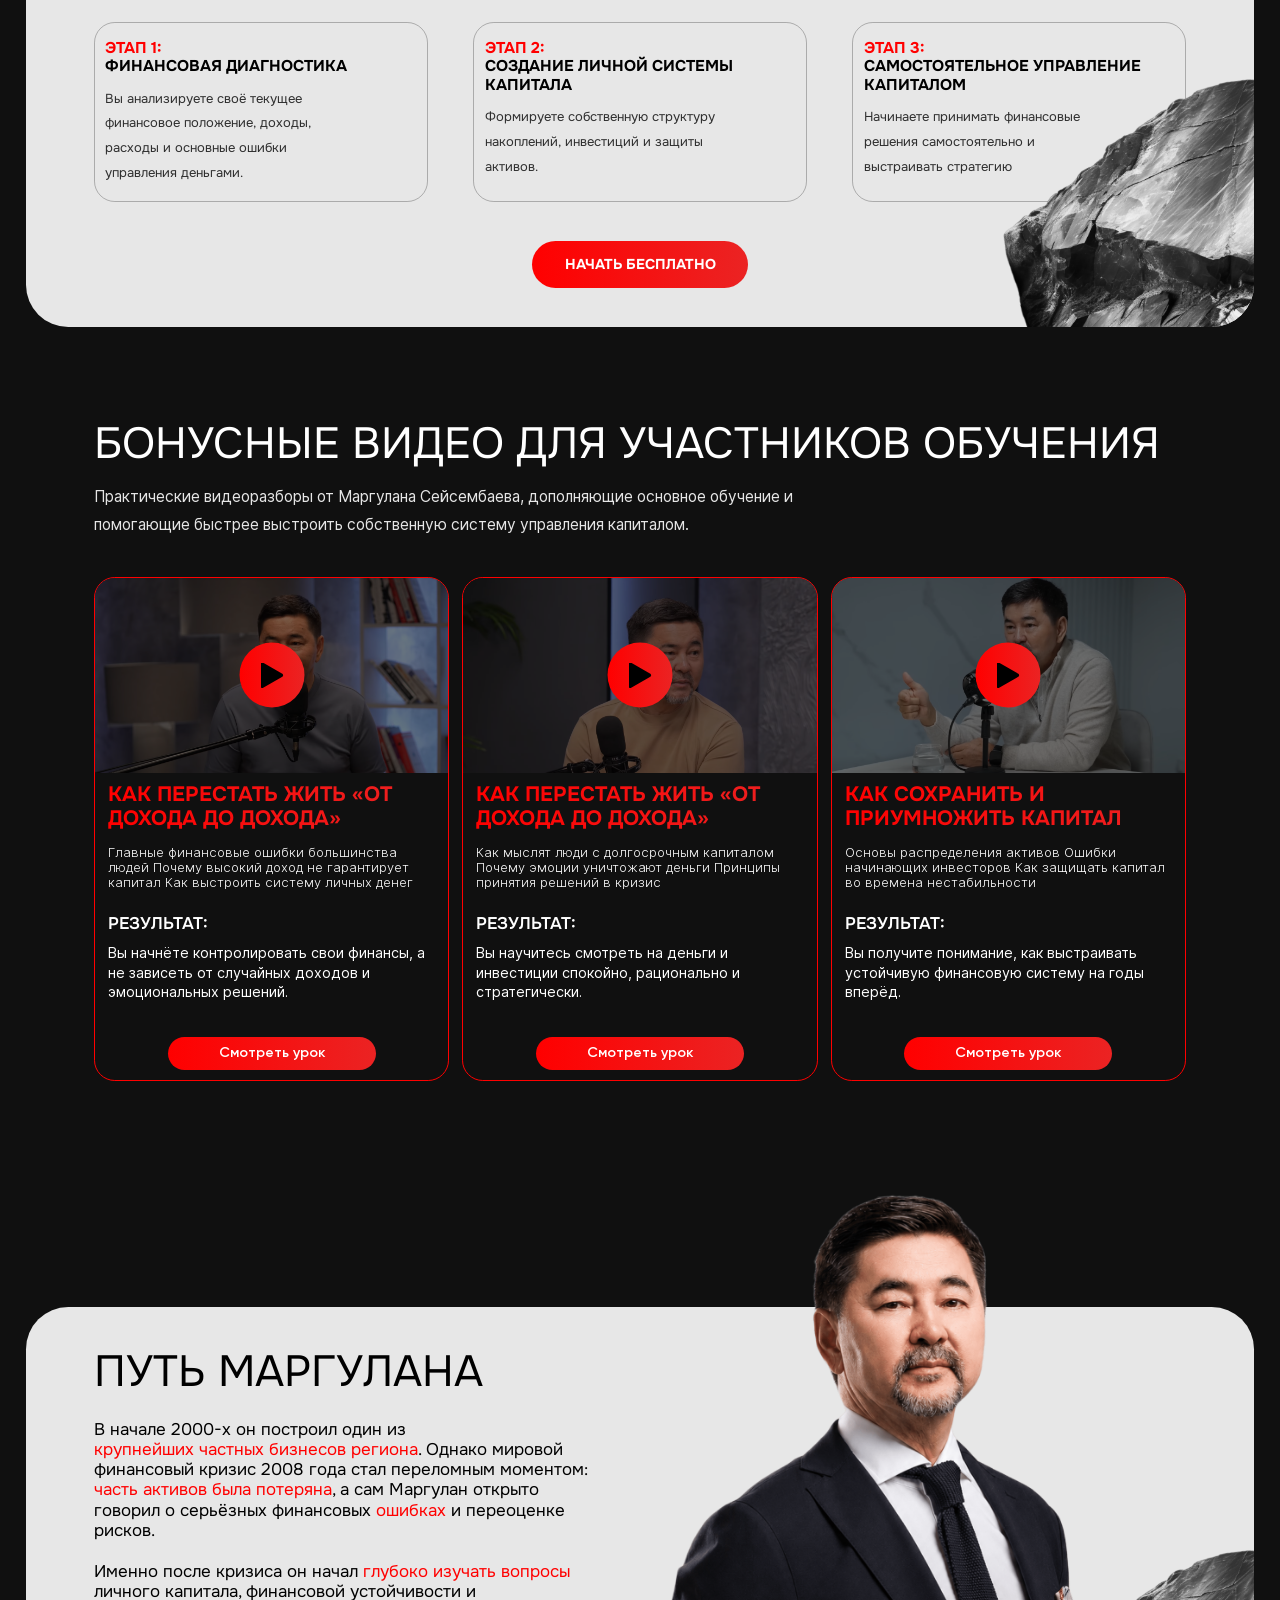
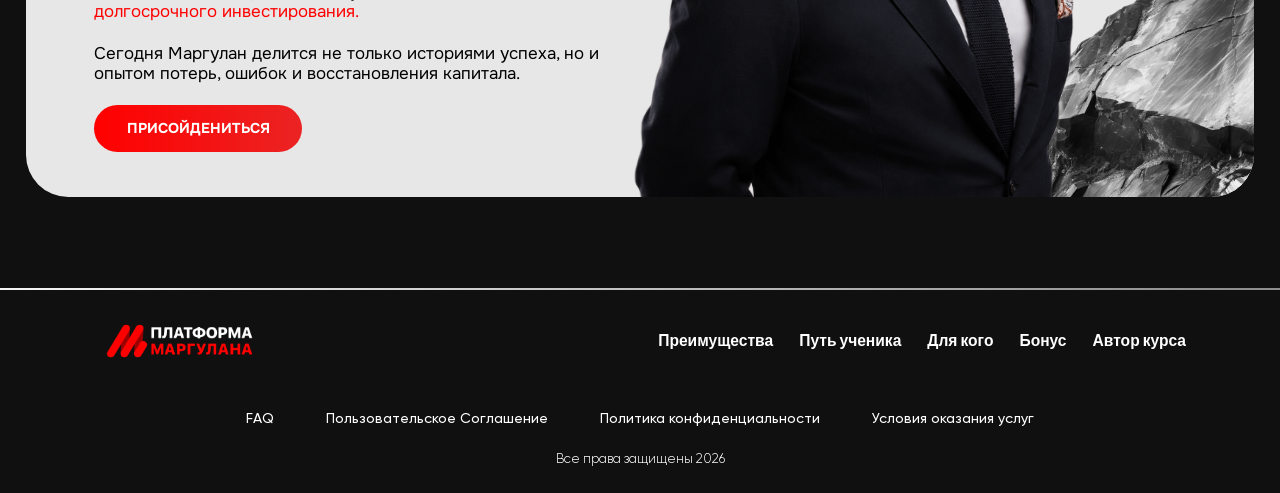
==== commit 575e4992: "training section the end" ====
--- a/index.html
+++ b/index.html
@@ -160,6 +160,66 @@
                 </div>
             </section>
             <!-- about -->
+
+            <!-- training -->
+            <section class="training">
+                <img src="./assets/images/path_icon.png" alt="" class="training_icon">
+                <div class="container">
+                    <h2 class="section_title">
+                        Путь ученика на обучении
+                    </h2>
+                    <div class="training_blocks">
+                        <div class="step_numbers">
+                            <div class="number">
+                                <span>
+                                    1
+                                </span>
+                            </div>
+                            <div class="number">
+                                <span>
+                                    2
+                                </span>
+                            </div>
+                            <div class="number">
+                                <span>
+                                    3
+                                </span>
+                            </div>
+                        </div>
+                        <div class="training_block">
+                            <h3>
+                                <span>этап 1:</span>
+                                Финансовая диагностика
+                            </h3>
+                            <p>
+                                Вы анализируете своё текущее финансовое положение, доходы, расходы и основные ошибки управления деньгами.
+                            </p>
+                        </div>
+                        <div class="training_block">
+                            <h3>
+                                <span>этап 2:</span>
+                                Создание личной системы капитала
+                            </h3>
+                            <p>
+                                Формируете собственную структуру накоплений, инвестиций и защиты активов.
+                            </p>
+                        </div>
+                        <div class="training_block">
+                            <h3>
+                                <span>этап 3:</span>
+                                Самостоятельное управление капиталом
+                            </h3>
+                            <p>
+                                Начинаете принимать финансовые решения самостоятельно и выстраивать стратегию
+                            </p>
+                        </div>
+                    </div>
+                    <button class="btn-red">
+                        НАЧАТЬ БЕСПЛАТНО
+                    </button>
+                </div>
+            </section>
+            <!-- training -->
 
             <!-- video -->
             <section class="video section-top">
--- a/assets/scss/style.css
+++ b/assets/scss/style.css
@@ -928,6 +928,169 @@
   }
 }
 
+.training {
+  max-width: 1890rem;
+  margin: 0 auto;
+  border-radius: 65rem;
+  background: rgba(255, 255, 255, 0.8980392157);
+  padding: 60rem 0;
+  position: relative;
+  overflow: hidden;
+}
+@media (max-width: 850px) {
+  .training {
+    margin: 80px 5rem;
+    border-radius: 32rem;
+    padding: 32rem 0;
+  }
+}
+.training_icon {
+  position: absolute;
+  right: 0;
+  bottom: 0;
+  width: 457rem;
+  height: 416rem;
+  z-index: 2;
+}
+@media (max-width: 850px) {
+  .training_icon {
+    width: 217rem;
+    height: 180rem;
+  }
+}
+.training .section_title {
+  color: #000000;
+  text-align: center;
+}
+.training_blocks {
+  padding: 64rem 0 60rem 0;
+  margin-top: 85rem;
+  display: grid;
+  grid-template-columns: repeat(3, 1fr);
+  gap: 70rem;
+  position: relative;
+}
+@media (max-width: 850px) {
+  .training_blocks {
+    grid-template-columns: repeat(1, 1fr);
+    padding: 32rem 0 50rem 25rem;
+    margin-top: 0;
+    gap: 24rem;
+  }
+}
+.training .step_numbers {
+  position: absolute;
+  top: -30rem;
+  width: 100%;
+  display: flex;
+  align-items: center;
+  justify-content: space-between;
+}
+@media (max-width: 850px) {
+  .training .step_numbers {
+    height: 67%;
+    align-items: start;
+    flex-direction: column;
+    width: 30rem;
+    top: 32rem;
+    left: -12rem;
+  }
+}
+.training .step_numbers::before {
+  content: "";
+  position: absolute;
+  height: 2rem;
+  width: 100%;
+  background: linear-gradient(65.84deg, #FD0000 25.98%, #E20D0D 65.48%);
+}
+@media (max-width: 850px) {
+  .training .step_numbers::before {
+    left: 0;
+    right: 0;
+    height: 100%;
+    width: 2rem;
+    margin: auto;
+  }
+}
+.training .step_numbers .number {
+  position: relative;
+  z-index: 2;
+  width: 60rem;
+  height: 60rem;
+  border-radius: 50%;
+  background: linear-gradient(65.84deg, #FD0000 25.98%, #E20D0D 65.48%);
+  display: flex;
+  align-items: center;
+  justify-content: center;
+}
+.training .step_numbers .number span {
+  font-weight: 500;
+  font-size: 44rem;
+  line-height: 100%;
+  text-transform: uppercase;
+  color: rgba(255, 255, 255, 0.8980392157);
+}
+@media (max-width: 850px) {
+  .training .step_numbers .number span {
+    font-size: 24rem;
+  }
+}
+@media (max-width: 850px) {
+  .training .step_numbers .number {
+    width: 30rem;
+    height: 30rem;
+  }
+}
+.training_block {
+  border: 1rem solid rgba(0, 0, 0, 0.2588235294);
+  padding: 24rem 16rem;
+  border-radius: 32rem;
+}
+.training_block h3 {
+  font-family: "Onest", sans-serif;
+  font-weight: 700;
+  font-size: 24rem;
+  line-height: 120%;
+  text-transform: uppercase;
+  color: #000000;
+  margin-bottom: 16rem;
+}
+@media (max-width: 850px) {
+  .training_block h3 {
+    font-size: 20rem;
+    margin-bottom: 8rem;
+  }
+}
+.training_block h3 span {
+  color: #FF0000;
+  display: block;
+}
+.training_block p {
+  font-family: "Onest", sans-serif;
+  font-weight: 400;
+  font-size: 20rem;
+  line-height: 190%;
+  color: rgba(0, 0, 0, 0.8);
+  max-width: 386rem;
+}
+@media (max-width: 850px) {
+  .training_block p {
+    font-size: 18rem;
+    line-height: 28rem;
+  }
+}
+.training .btn-red {
+  display: block;
+  margin: auto;
+}
+@media (max-width: 850px) {
+  .training .btn-red {
+    width: 100%;
+    position: relative;
+    z-index: 2;
+  }
+}
+
 .video_head {
   margin-bottom: 60rem;
 }
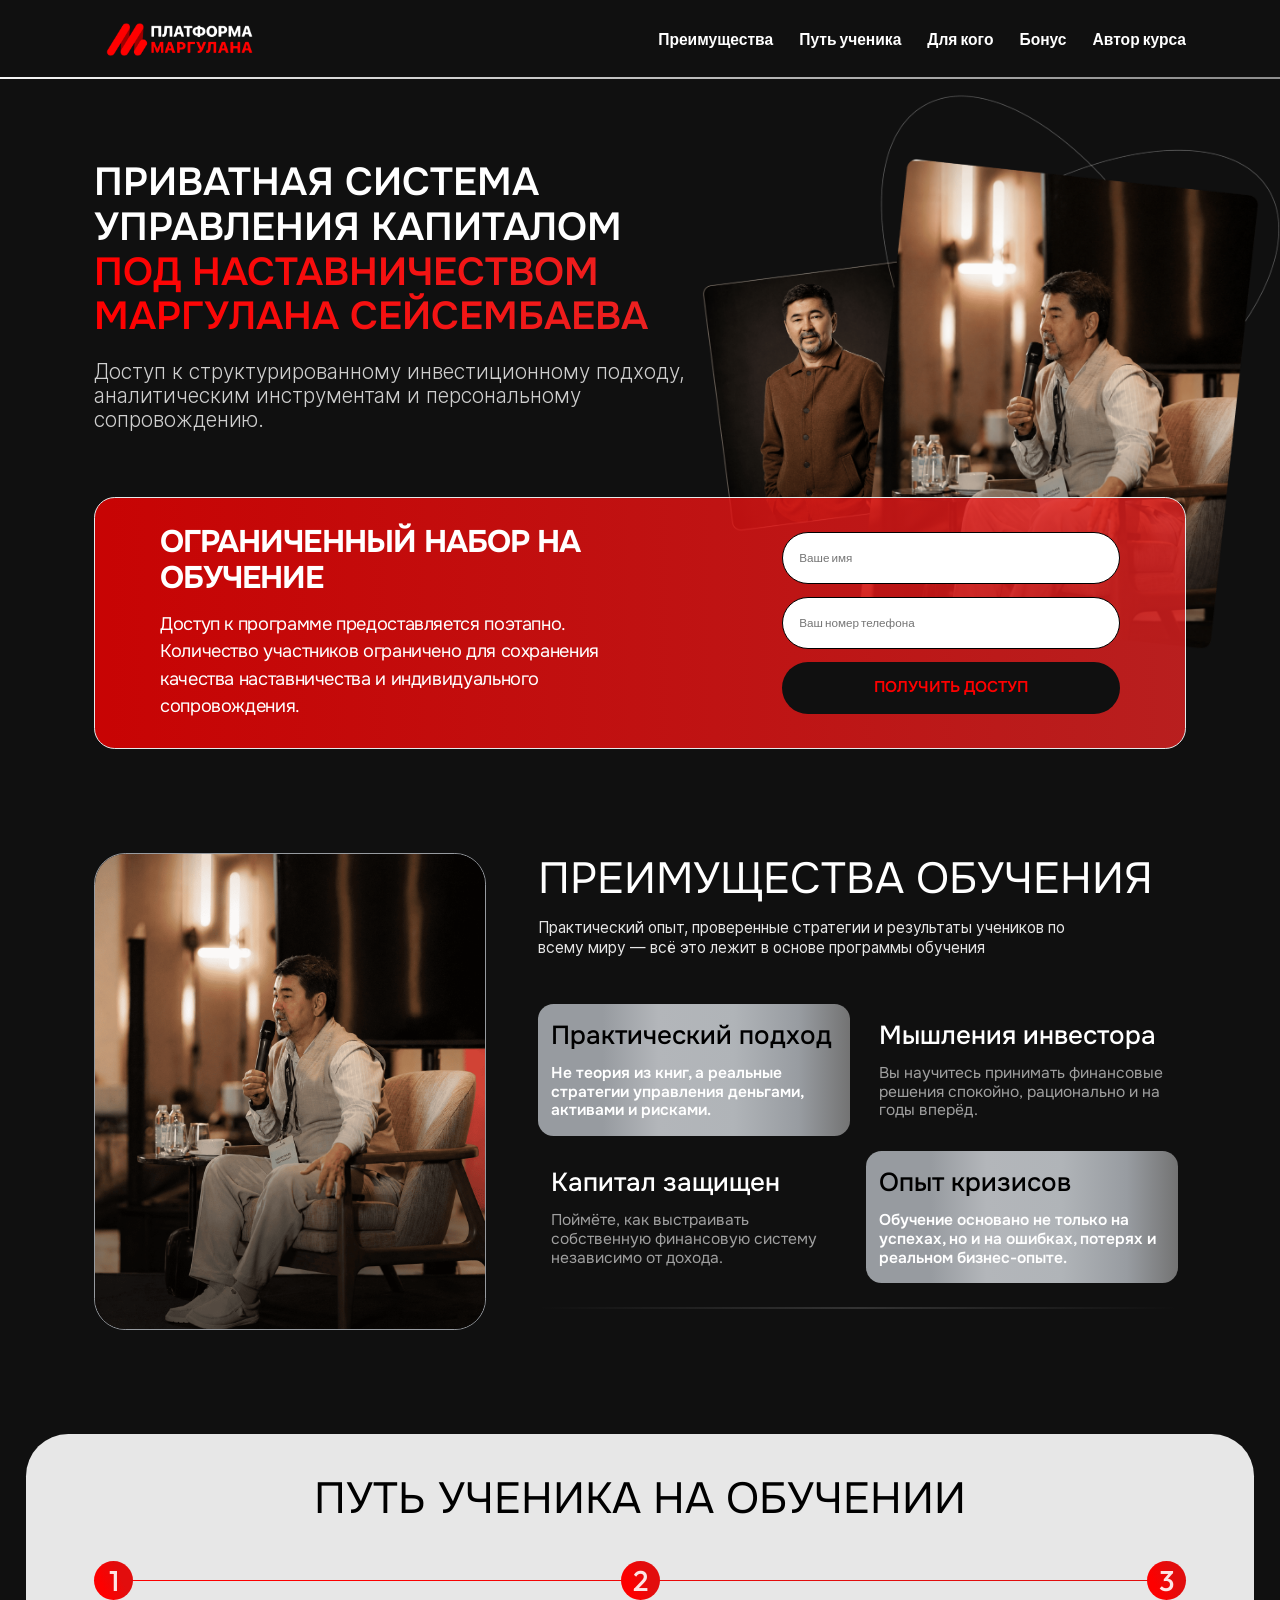
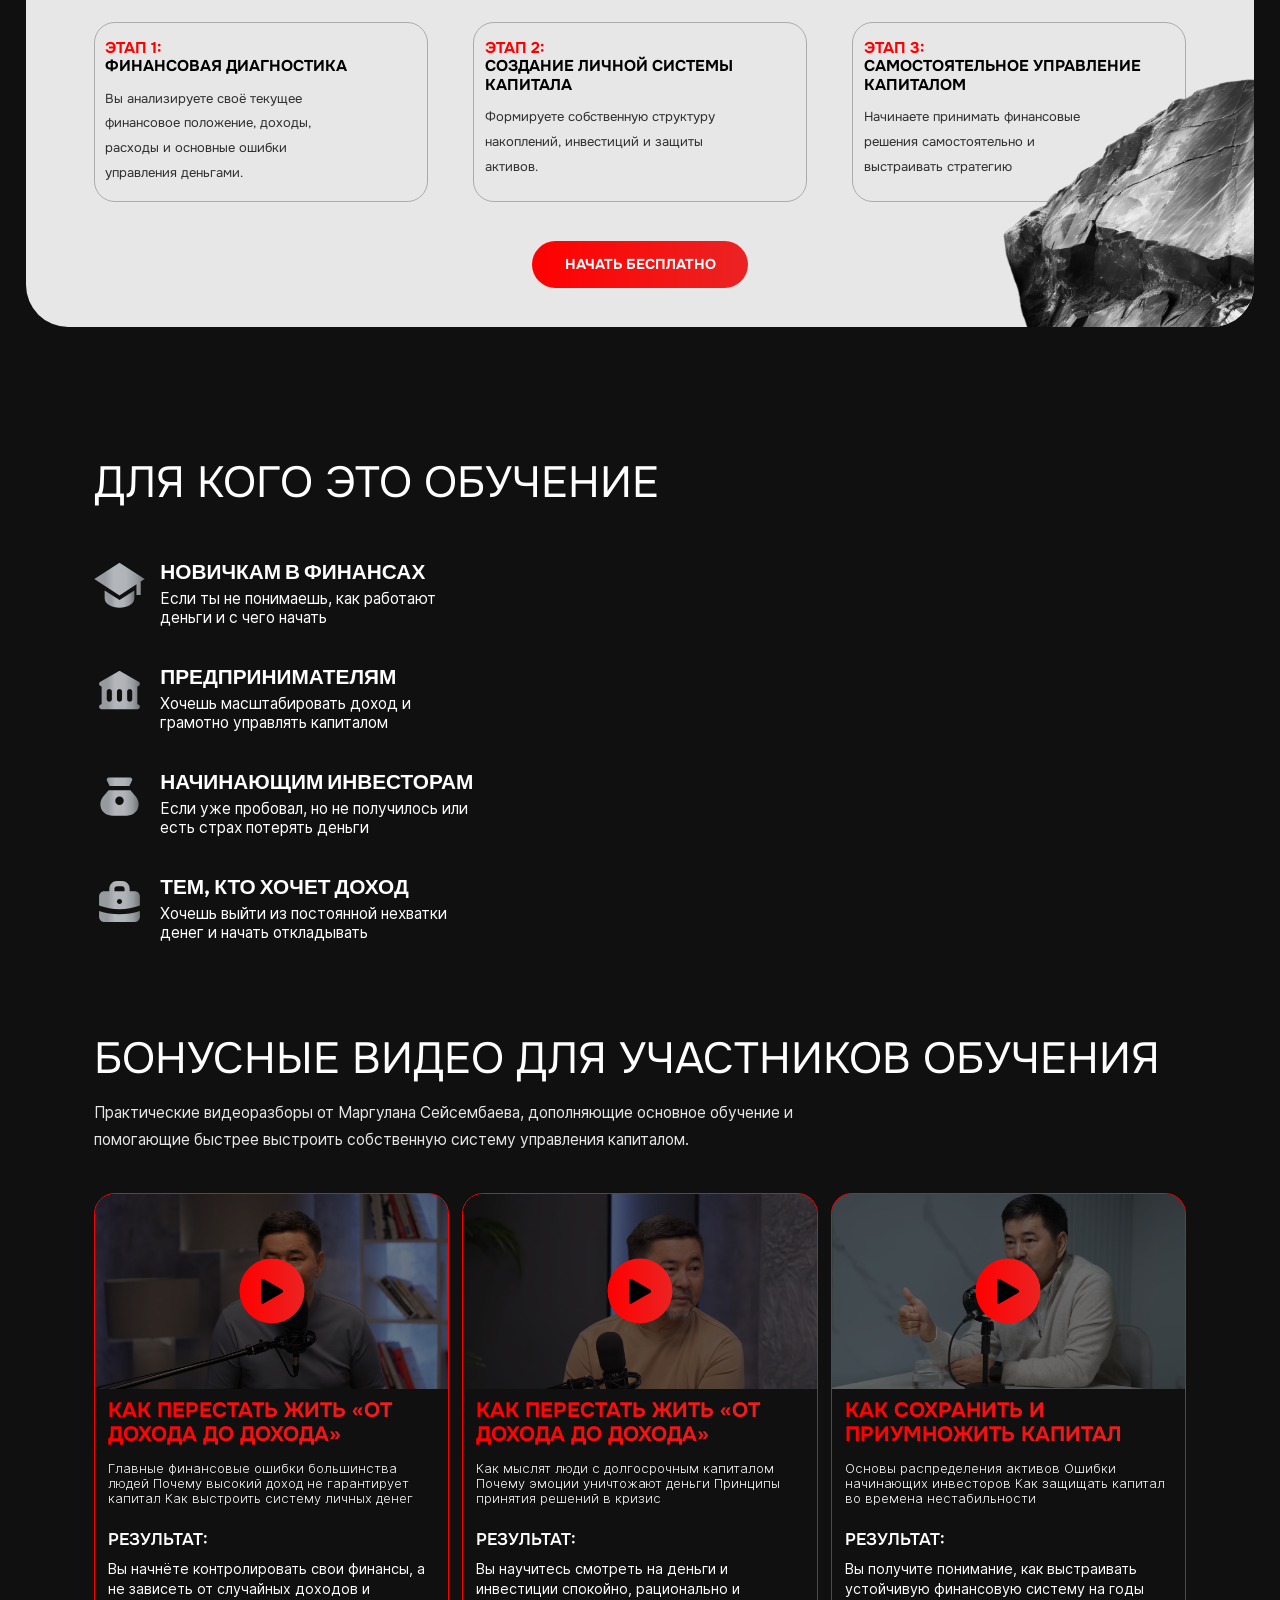
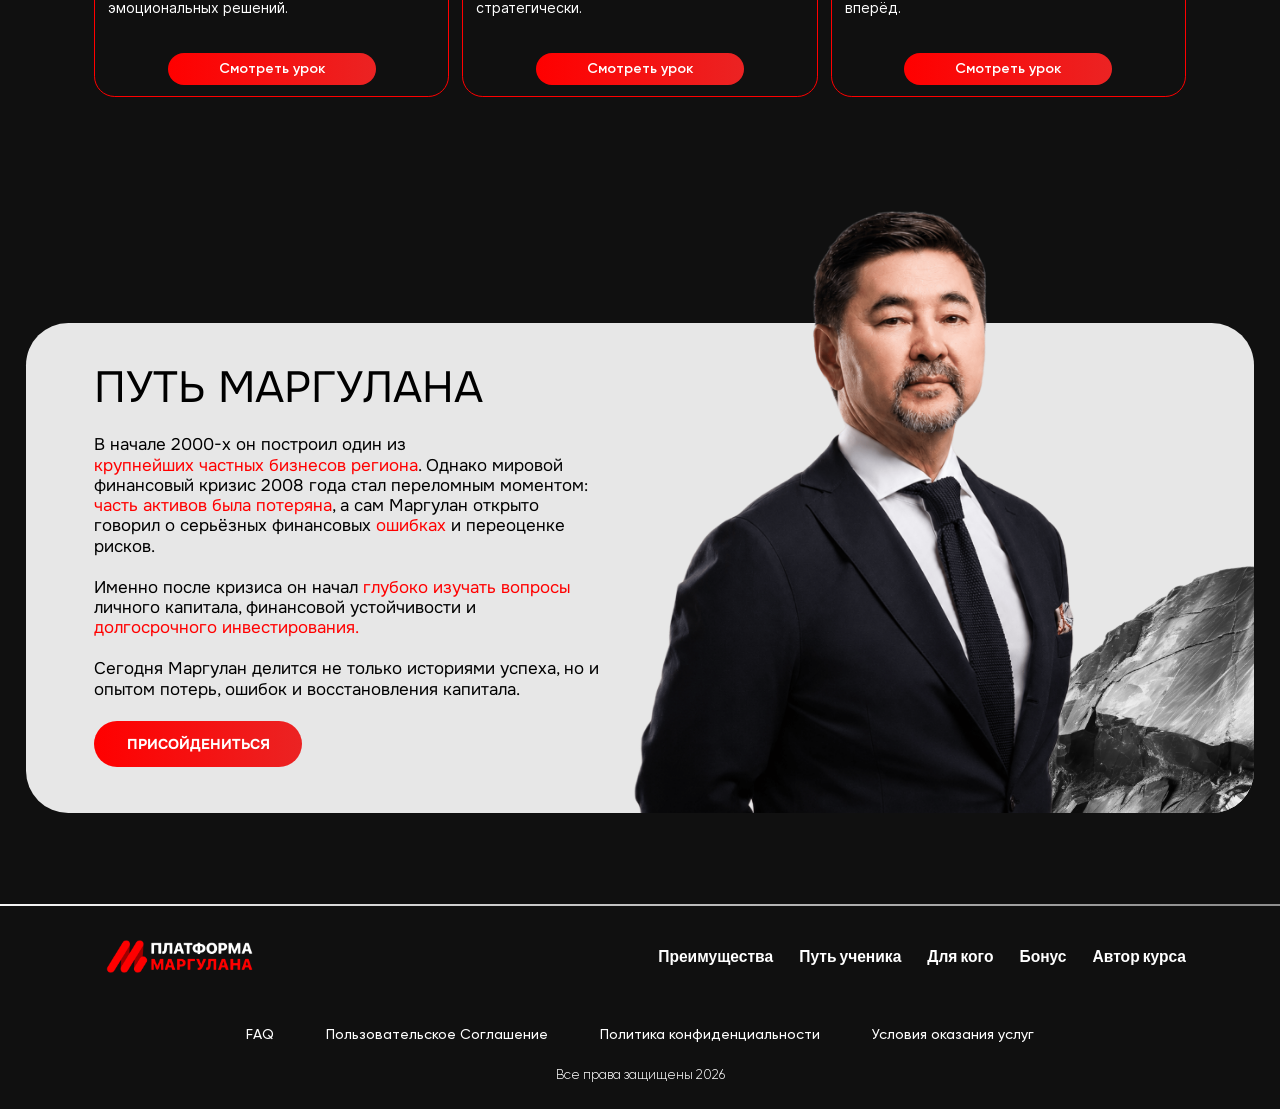
==== commit 97534769: "course section the end" ====
--- a/index.html
+++ b/index.html
@@ -220,6 +220,65 @@
                 </div>
             </section>
             <!-- training -->
+
+            <!-- course -->
+            <section class="course">
+                <div class="container">
+                    <h2 class="section_title">
+                        Для кого это обучение
+                    </h2>
+                    <div class="course_in">
+                        <div class="course_text">
+                            <div class="course_text_block">
+                                <img src="./assets/images/course1.svg" alt="">
+                                <div class="text">
+                                    <h3>
+                                        Новичкам в финансах
+                                    </h3>
+                                    <p>
+                                        Если ты не понимаешь, как работают деньги и с чего начать
+                                    </p>
+                                </div>
+                            </div>
+                            <div class="course_text_block">
+                                <img src="./assets/images/course2.svg" alt="">
+                                <div class="text">
+                                    <h3>
+                                        Предпринимателям
+                                    </h3>
+                                    <p>
+                                        Хочешь масштабировать доход и грамотно управлять капиталом
+                                    </p>
+                                </div>
+                            </div>
+                            <div class="course_text_block">
+                                <img src="./assets/images/course3.svg" alt="">
+                                <div class="text">
+                                    <h3>
+                                        Начинающим инвесторам
+                                    </h3>
+                                    <p>
+                                        Если уже пробовал, но не получилось
+                                        или есть страх потерять деньги
+                                    </p>
+                                </div>
+                            </div>
+                            <div class="course_text_block">
+                                <img src="./assets/images/course4.svg" alt="">
+                                <div class="text">
+                                    <h3>
+                                        Тем, кто хочет доход
+                                    </h3>
+                                    <p>
+                                        Хочешь выйти из постоянной нехватки денег и начать откладывать
+                                    </p>
+                                </div>
+                            </div>
+                        </div>
+                    </div>
+                </div>
+            </section>
+            <!-- course -->
 
             <!-- video -->
             <section class="video section-top">
--- a/assets/scss/style.css
+++ b/assets/scss/style.css
@@ -1091,6 +1091,45 @@
   }
 }
 
+.course {
+  padding-top: 200rem;
+}
+.course .section_title {
+  margin-bottom: 80rem;
+}
+.course_text {
+  display: flex;
+  flex-direction: column;
+  gap: 60rem;
+  max-width: 600rem;
+}
+.course_text_block {
+  display: flex;
+  align-items: start;
+  gap: 24rem;
+}
+.course_text_block img {
+  width: 78rem;
+  height: 78rem;
+  display: flex;
+  flex-shrink: 0;
+}
+.course_text_block h3 {
+  margin-bottom: 12rem;
+  font-weight: 700;
+  font-size: 32rem;
+  line-height: 100%;
+  text-transform: uppercase;
+  color: #FFFFFF;
+}
+.course_text_block p {
+  font-family: "Inter", sans-serif;
+  font-weight: 400;
+  font-size: 24rem;
+  line-height: 120%;
+  color: #FFFFFF;
+}
+
 .video_head {
   margin-bottom: 60rem;
 }
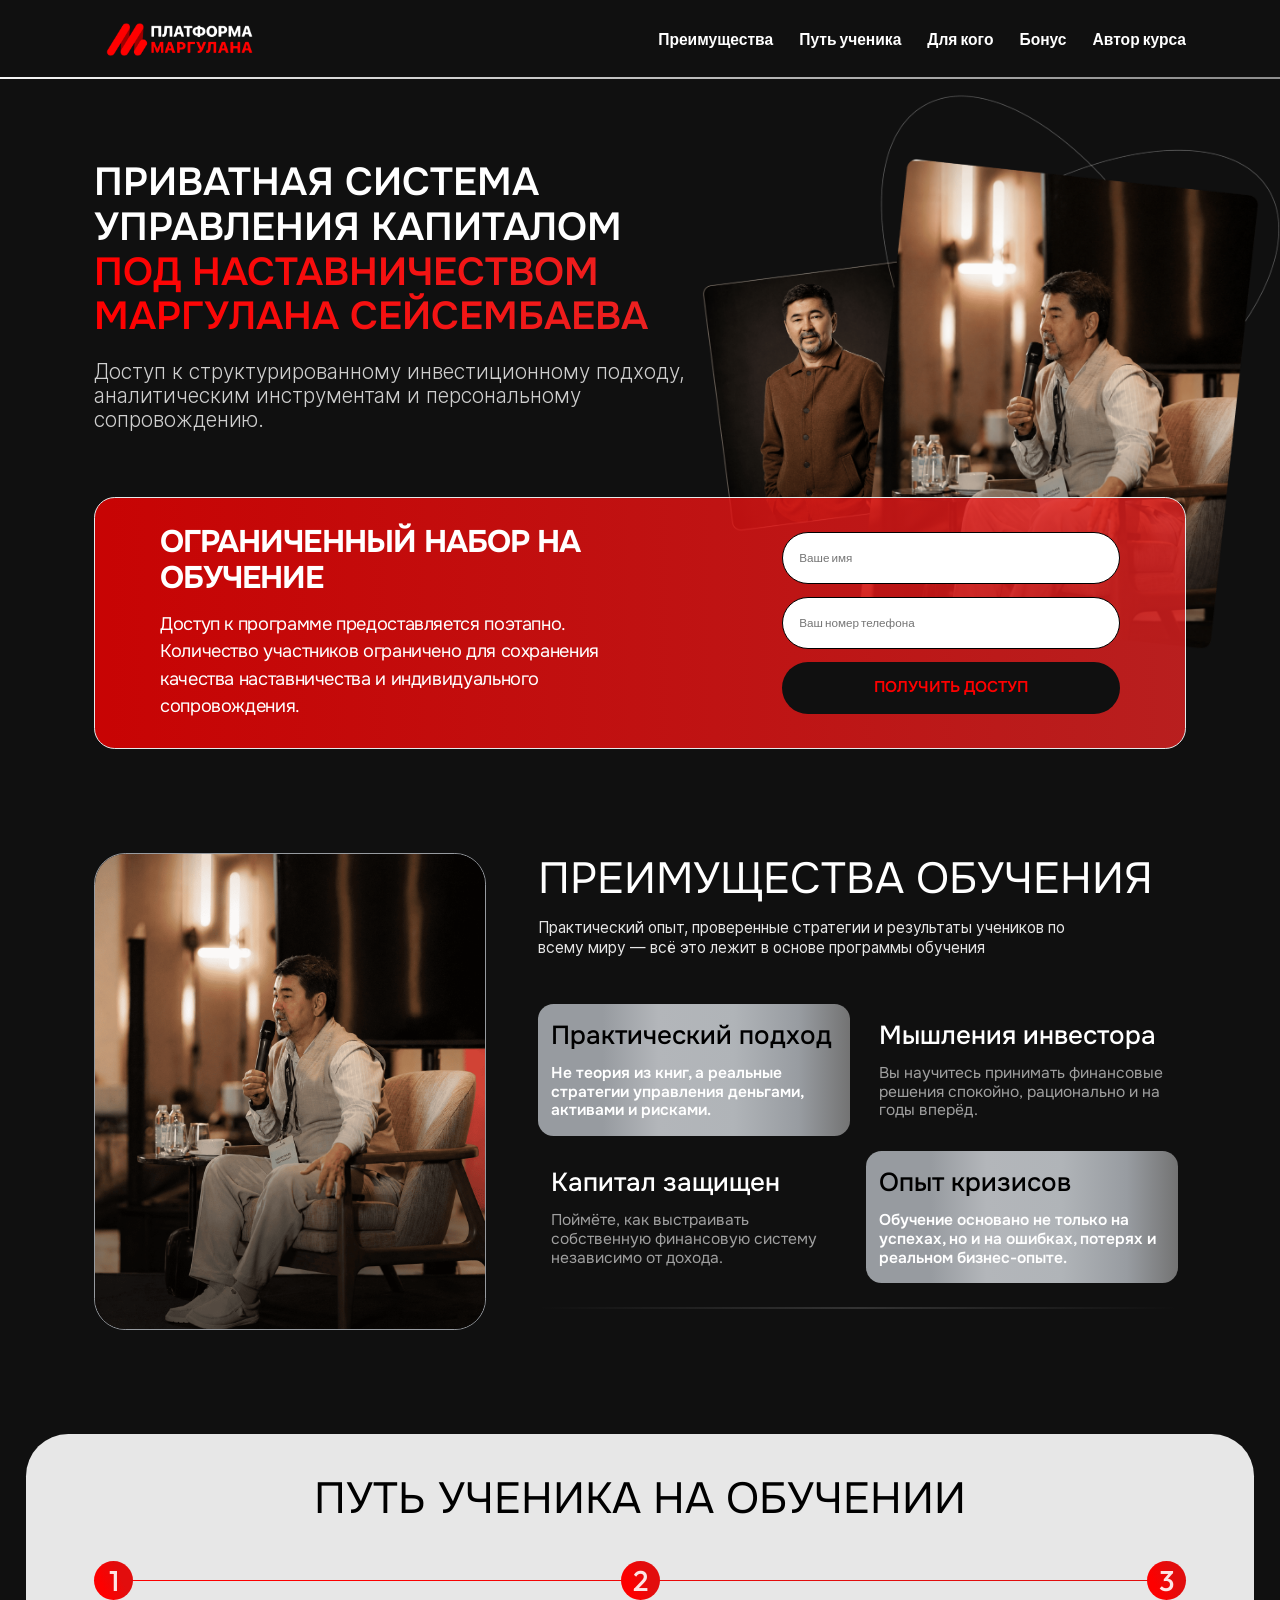
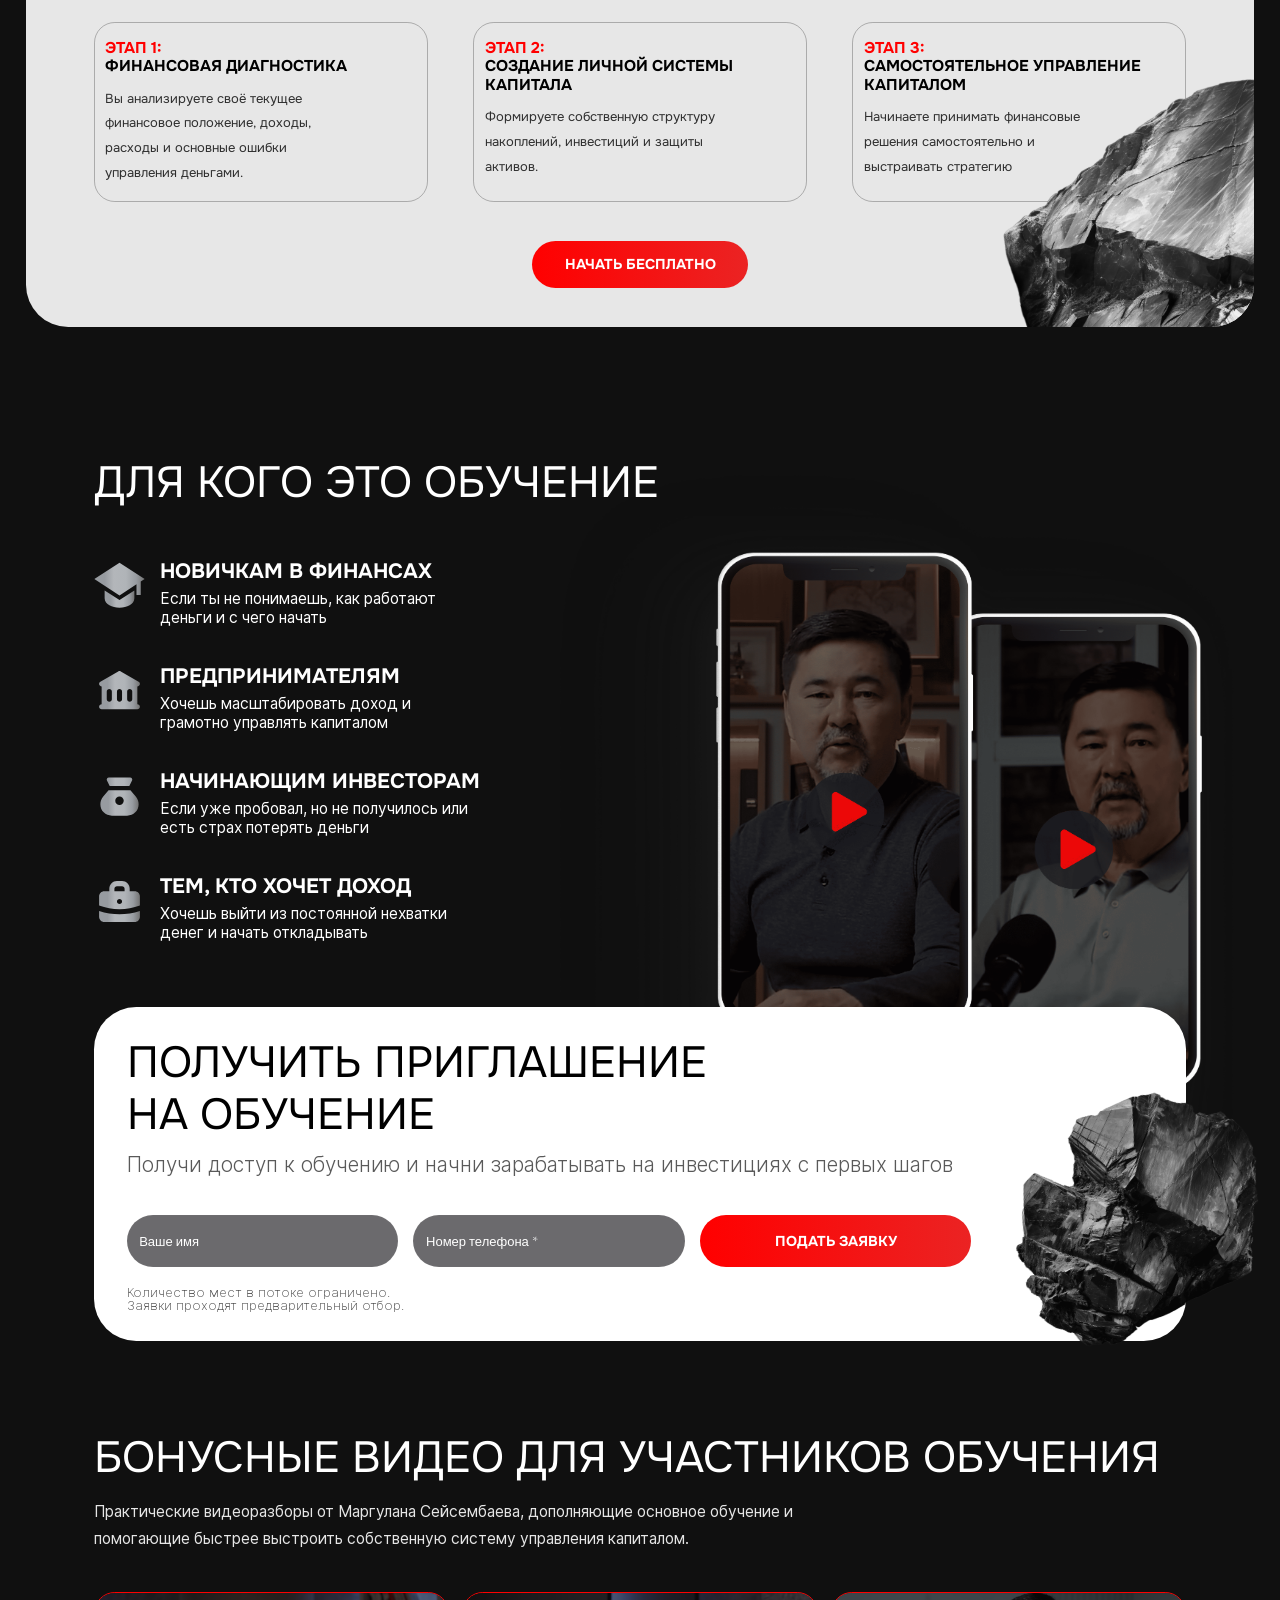
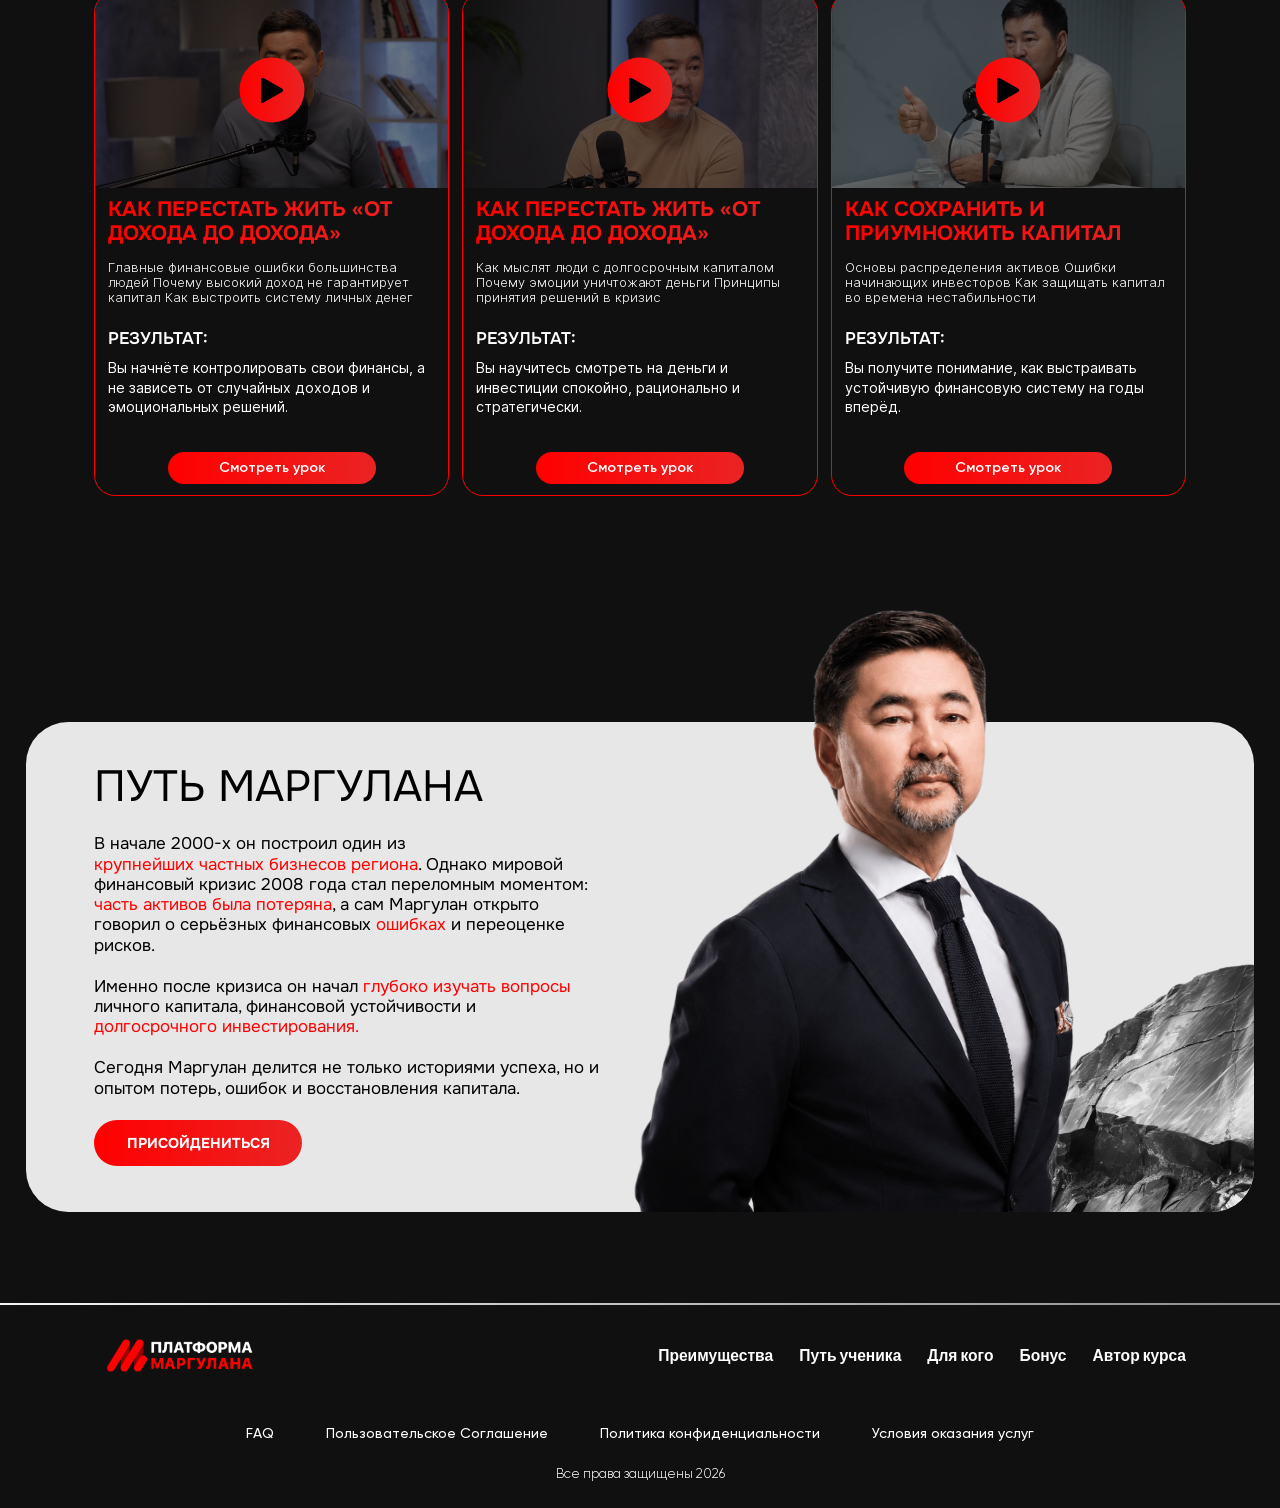
==== commit 2f728848: "course section the end" ====
--- a/index.html
+++ b/index.html
@@ -275,6 +275,28 @@
                                 </div>
                             </div>
                         </div>
+                        <img src="./assets/images/course_img.png" alt="" class="course_img">
+                    </div>
+                    <div class="course_form">
+                        <img class="course_icon" src="./assets/images/course_icon.png" alt="">
+                        <h2 class="section_title">
+                            Получить приглашение
+                            на обучение
+                        </h2>
+                        <p>
+                            Получи доступ к обучению и начни зарабатывать на инвестициях с первых шагов
+                        </p>
+                        <form action="#">
+                            <input type="text" placeholder="Ваше имя">
+                            <input type="tel" placeholder="Номер телефона *">
+                            <button class="btn-red" type="submit">
+                                Подать заявку
+                            </button>
+                        </form>
+                        <span>
+                            Количество мест в потоке ограничено.
+                            Заявки проходят предварительный отбор.
+                        </span>
                     </div>
                 </div>
             </section>
--- a/assets/scss/style.css
+++ b/assets/scss/style.css
@@ -1094,8 +1094,28 @@
 .course {
   padding-top: 200rem;
 }
+@media (max-width: 850px) {
+  .course {
+    padding-top: 0;
+  }
+}
 .course .section_title {
   margin-bottom: 80rem;
+}
+@media (max-width: 850px) {
+  .course .section_title {
+    text-align: center;
+    margin-bottom: 32rem;
+  }
+}
+.course_in {
+  position: relative;
+  margin-bottom: 100rem;
+}
+@media (max-width: 850px) {
+  .course_in {
+    margin-bottom: 335rem;
+  }
 }
 .course_text {
   display: flex;
@@ -1103,6 +1123,11 @@
   gap: 60rem;
   max-width: 600rem;
 }
+@media (max-width: 850px) {
+  .course_text {
+    gap: 40rem;
+  }
+}
 .course_text_block {
   display: flex;
   align-items: start;
@@ -1114,7 +1139,14 @@
   display: flex;
   flex-shrink: 0;
 }
+@media (max-width: 850px) {
+  .course_text_block img {
+    width: 36rem;
+    height: 36rem;
+  }
+}
 .course_text_block h3 {
+  font-family: "Onest", sans-serif;
   margin-bottom: 12rem;
   font-weight: 700;
   font-size: 32rem;
@@ -1122,11 +1154,150 @@
   text-transform: uppercase;
   color: #FFFFFF;
 }
+@media (max-width: 850px) {
+  .course_text_block h3 {
+    font-size: 22rem;
+  }
+}
 .course_text_block p {
   font-family: "Inter", sans-serif;
   font-weight: 400;
   font-size: 24rem;
   line-height: 120%;
+  color: #FFFFFF;
+}
+@media (max-width: 850px) {
+  .course_text_block p {
+    font-size: 18rem;
+  }
+}
+.course_img {
+  position: absolute;
+  top: -150rem;
+  right: -95rem;
+  width: 1150rem;
+}
+@media (max-width: 850px) {
+  .course_img {
+    top: auto;
+    left: 35%;
+    right: auto;
+    bottom: -540rem;
+    min-width: 500rem;
+    width: 500rem;
+    transform: translateX(-50%);
+  }
+}
+.course_form {
+  border-radius: 65rem;
+  background: #FFFFFF;
+  padding: 45rem 50rem;
+  position: relative;
+}
+@media (max-width: 850px) {
+  .course_form {
+    padding: 28rem 16rem 174rem 16rem;
+    overflow: hidden;
+  }
+}
+.course_form .course_icon {
+  position: absolute;
+  bottom: -100rem;
+  right: -140rem;
+  width: 555rem;
+  height: 555rem;
+  transform: rotate(-10deg);
+}
+@media (max-width: 850px) {
+  .course_form .course_icon {
+    width: 328rem;
+    height: 328rem;
+    transform: rotate(-4deg);
+    right: -16rem;
+    bottom: -154rem;
+  }
+}
+.course_form .section_title {
+  max-width: 945rem;
+  color: #000000;
+  margin-bottom: 0;
+}
+.course_form p {
+  font-family: "Inter", sans-serif;
+  font-weight: 300;
+  font-size: 32rem;
+  line-height: 100%;
+  letter-spacing: -6%;
+  color: #595959;
+  margin: 20rem 0 60rem 0;
+}
+@media (max-width: 850px) {
+  .course_form p {
+    font-size: 20rem;
+    line-height: 120%;
+    margin: 20rem 0 32rem 0;
+    text-align: center;
+  }
+}
+.course_form span {
+  font-family: "Inter", sans-serif;
+  font-weight: 200;
+  font-size: 20rem;
+  line-height: 100%;
+  color: #3B3B3B;
+  max-width: 450rem;
+}
+@media (max-width: 850px) {
+  .course_form span {
+    font-size: 14rem;
+    text-align: center;
+    max-width: 300rem;
+    margin: auto;
+    display: block;
+  }
+}
+.course_form form {
+  display: grid;
+  grid-template-columns: repeat(3, 1fr);
+  gap: 24rem;
+  max-width: 1300rem;
+  margin-bottom: 30rem;
+}
+@media (max-width: 850px) {
+  .course_form form {
+    grid-template-columns: repeat(1, 1fr);
+    gap: 12rem;
+  }
+}
+.course_form form input,
+.course_form form button {
+  height: 80rem;
+  border-radius: 100rem;
+}
+@media (max-width: 850px) {
+  .course_form form input,
+  .course_form form button {
+    height: 60rem;
+  }
+}
+.course_form form input {
+  font-weight: 200;
+  font-size: 20rem;
+  line-height: 100%;
+  color: #FFFFFF;
+  padding: 10rem 18rem;
+  background: rgba(24, 23, 28, 0.6392156863);
+  border: 1rem solid rgba(119, 119, 119, 0.2);
+}
+@media (max-width: 850px) {
+  .course_form form input {
+    font-size: 16rem;
+  }
+}
+.course_form form input::-moz-placeholder {
+  color: #FFFFFF;
+}
+.course_form form input::placeholder {
   color: #FFFFFF;
 }
 
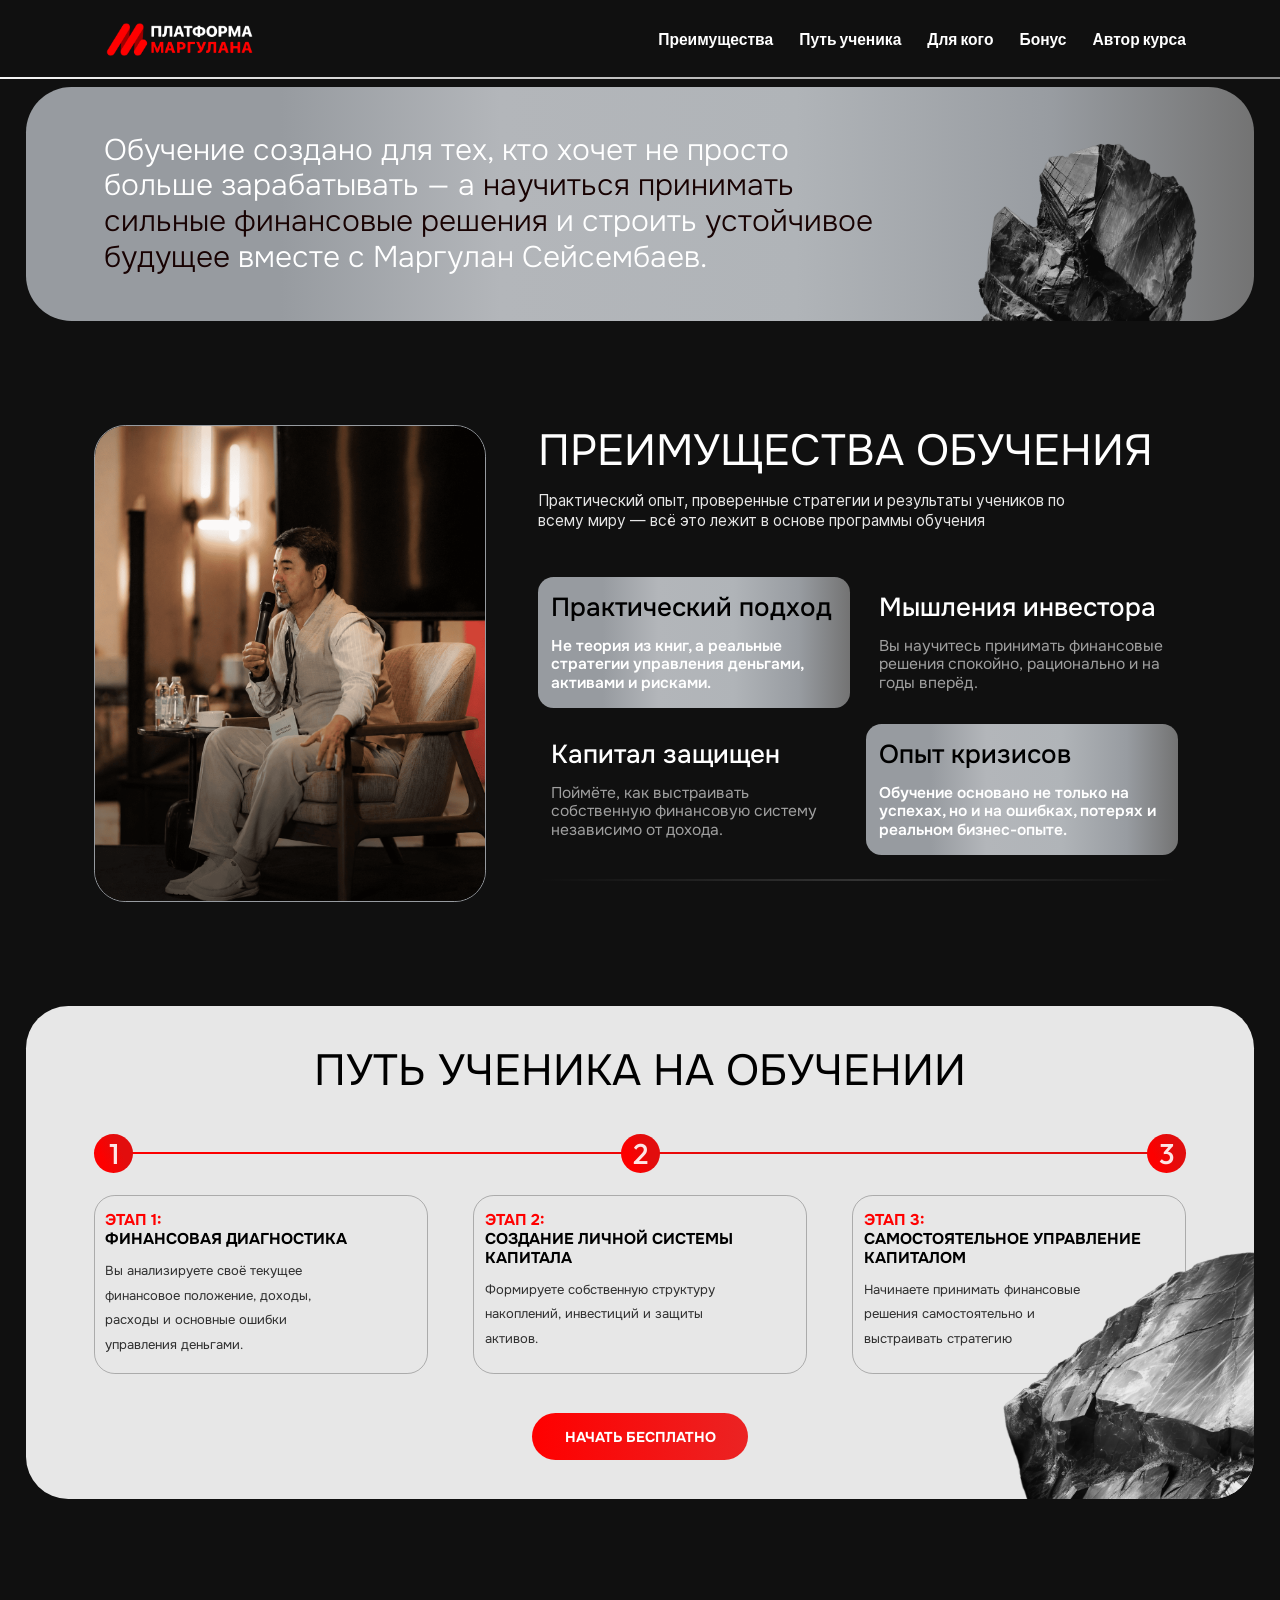
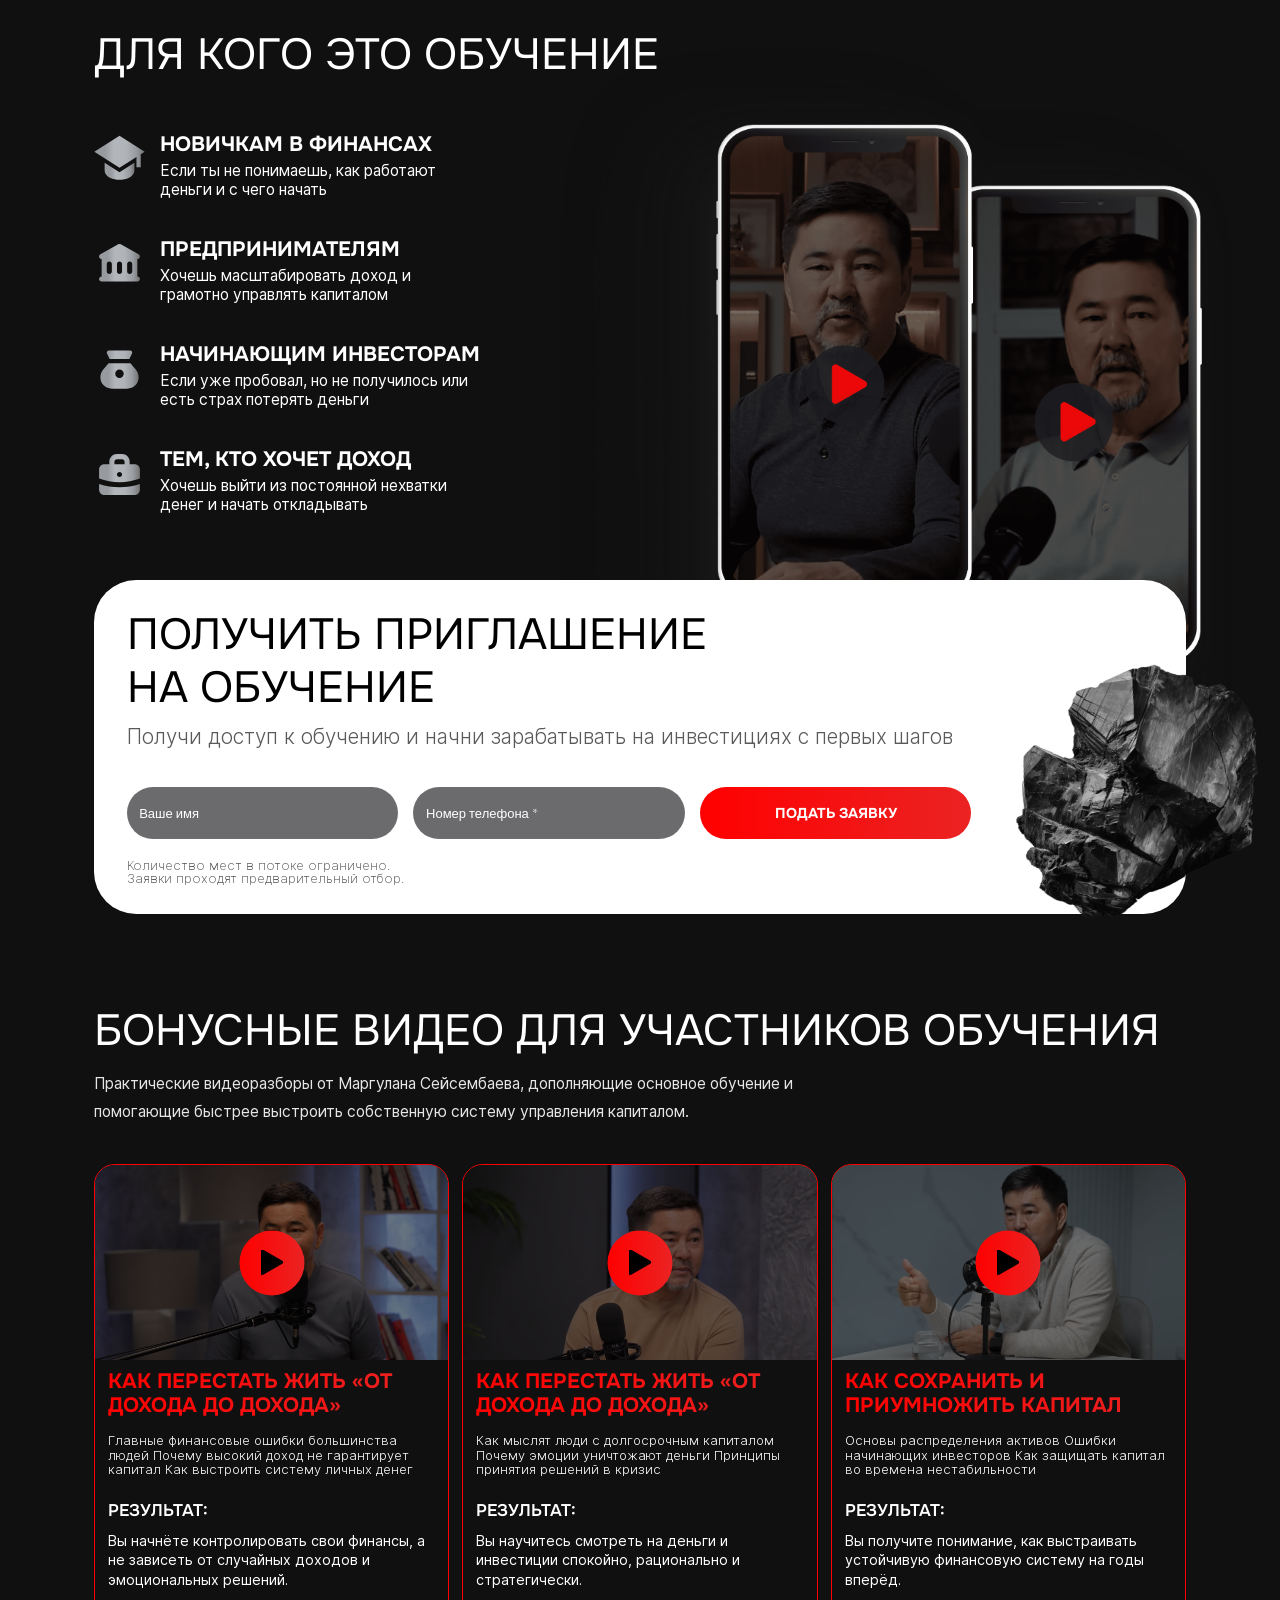
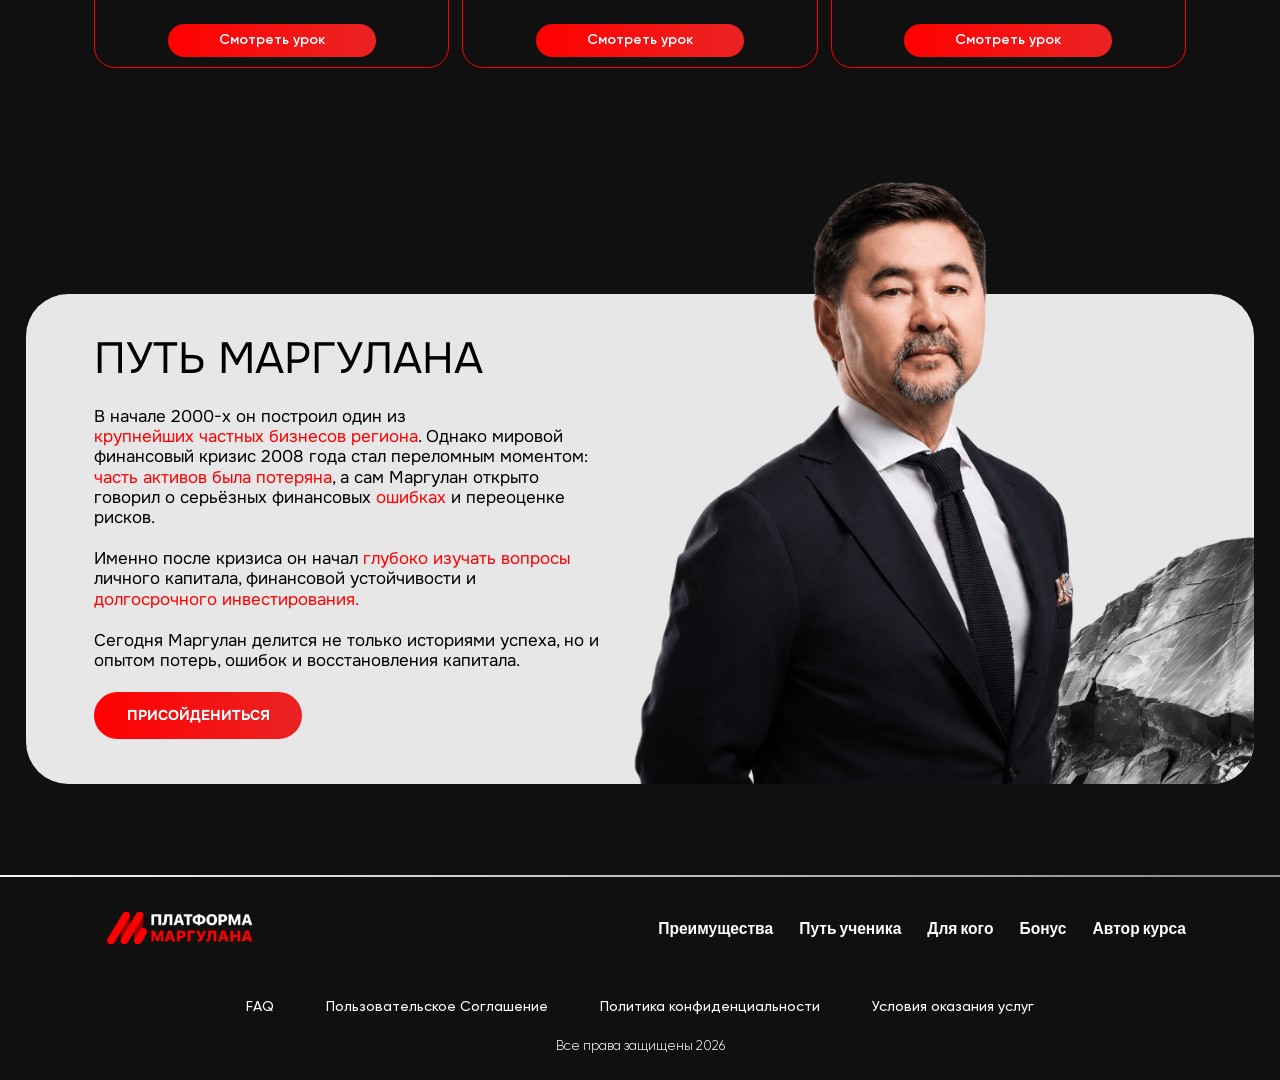
==== commit 6d96ab95: "hero_bottom block the end" ====
--- a/index.html
+++ b/index.html
@@ -79,37 +79,20 @@
             <!-- hero -->
             <section class="hero">
                 <div class="container">
-                    <div class="hero_text">
-                        <h1>
-                            Приватная система управления капиталом <span>под наставничеством Маргулана Сейсембаева</span>
-                        </h1>
-                        <p>
-                            Доступ к структурированному инвестиционному подходу, аналитическим инструментам и персональному сопровождению.
-                        </p>
-                    </div>
-                    <img src="./assets/images/hero_img.png" alt="" class="hero_img">
-                    <div class="hero_contact">
-                        <div class="hero_contact-text">
-                            <h3>
-                                Ограниченный набор
-                                на обучение
-                            </h3>
-                            <p>
-                                Доступ к программе предоставляется поэтапно.
-                                Количество участников ограничено для сохранения качества наставничества и индивидуального сопровождения.
-                            </p>
-                        </div>
-                        <form action="#">
-                            <input type="text" placeholder="Ваше имя">
-                            <input type="text" placeholder="Ваш номер телефона">
-                            <button type="submit">
-                                Получить доступ
-                            </button>
-                        </form>
-                    </div>
                 </div>
             </section>
             <!-- hero -->
+
+            <!-- hero_bottom -->
+            <div class="hero_bottom">
+                <div class="container">
+                    <p>
+                        <span>Обучение создано для тех, кто хочет не просто больше зарабатывать — а</span> научиться принимать сильные финансовые решения <span>и строить</span> устойчивое будущее <span>вместе с Маргулан Сейсембаев.</span>
+                    </p>
+                    <img src="./assets/images/hero_bottom_icon.png" alt="" class="hero_bottom_icon">
+                </div>
+            </div>
+            <!-- hero_bottom -->
 
             <!-- about -->
             <section class="about">
--- a/assets/scss/style.css
+++ b/assets/scss/style.css
@@ -618,181 +618,54 @@
     padding: 0;
   }
 }
-.hero_text {
-  max-width: 920rem;
-  padding: 124rem 0 100rem 0;
-}
-@media (max-width: 850px) {
-  .hero_text {
-    padding: 32rem 20rem 0 20rem;
-    max-width: 100%;
-  }
-}
-.hero_text h1 {
+.hero_bottom {
+  overflow: hidden;
+  background: linear-gradient(90deg, #979BA0 0%, #979BA0 20.73%, #B3B6BA 38.63%, #B0B4B8 62.74%, #989CA1 83.52%, #737373 100%);
+  border-radius: 70rem;
+  padding: 70rem 100rem;
+  position: relative;
+  max-width: 1890rem;
+  margin: 12rem auto 0 auto;
+}
+@media (max-width: 850px) {
+  .hero_bottom {
+    border-radius: 40rem;
+    padding: 32rem 16rem 200rem 16rem;
+  }
+}
+.hero_bottom p {
+  max-width: 1200rem;
   font-family: "Onest", sans-serif;
-  font-weight: 600;
-  font-size: 60rem;
-  text-transform: uppercase;
-  color: #FFFFFF;
-  margin-bottom: 32rem;
-}
-.hero_text h1 span {
-  background: linear-gradient(90deg, #f00 0%, #eb2323 100%);
-  background-clip: text;
-  -webkit-background-clip: text;
-  -webkit-text-fill-color: transparent;
-}
-@media (max-width: 850px) {
-  .hero_text h1 {
+  font-weight: 300;
+  font-size: 46rem;
+  line-height: 55rem;
+  letter-spacing: -4%;
+  color: #170101;
+}
+@media (max-width: 850px) {
+  .hero_bottom p {
     font-size: 24rem;
-    margin-bottom: 16rem;
-  }
-}
-.hero_text p {
-  font-family: "Inter", sans-serif;
-  font-weight: 300;
-  font-size: 32rem;
-  color: rgba(255, 255, 255, 0.8);
-}
-@media (max-width: 850px) {
-  .hero_text p {
-    font-size: 20rem;
-  }
-}
-.hero_img {
+    line-height: 120%;
+    text-align: center;
+  }
+}
+.hero_bottom p span {
+  display: inline;
+  color: #FFFFFF;
+}
+.hero_bottom_icon {
   position: absolute;
-  top: -60rem;
-  right: -215rem;
-  width: 980rem;
-  height: 937rem;
-}
-@media (max-width: 850px) {
-  .hero_img {
-    position: static;
-    width: 536rem;
-    min-width: 536rem;
-    height: 513rem;
-    display: flex;
-    flex-shrink: 0;
-    margin: auto;
-  }
-}
-@media (max-width: 480px) {
-  .hero_img {
-    transform: translateX(-30rem);
-  }
-}
-.hero_contact {
-  position: relative;
-  z-index: 2;
-  background: linear-gradient(90deg, rgba(255, 0, 0, 0.77) 0%, rgba(235, 35, 35, 0.77) 100%);
-  border: 2rem solid #e6e9ea;
-  border-radius: 32rem;
-  width: 1680rem;
-  padding: 42rem 100rem;
-  display: flex;
-  align-items: center;
-  justify-content: space-between;
-  gap: 32rem;
-}
-@media (max-width: 850px) {
-  .hero_contact {
-    width: 100%;
-    padding: 24rem 16rem;
-    flex-direction: column;
-    transform: translateY(-100rem);
-    width: calc(100% - 10rem);
-    margin: auto;
-  }
-}
-.hero_contact-text {
-  width: 700rem;
-}
-@media (max-width: 850px) {
-  .hero_contact-text {
-    width: 100%;
-  }
-}
-.hero_contact-text h3 {
-  font-family: "Onest", sans-serif;
-  font-weight: 700;
-  font-size: 48rem;
-  letter-spacing: -0.03em;
-  text-transform: uppercase;
-  color: #FFFFFF;
-  margin-bottom: 22rem;
-}
-@media (max-width: 850px) {
-  .hero_contact-text h3 {
-    font-size: 24rem;
-  }
-}
-.hero_contact-text p {
-  font-family: "Onest", sans-serif;
-  font-weight: 400;
-  font-size: 28rem;
-  line-height: 150%;
-  letter-spacing: -0.02em;
-  color: #FFFFFF;
-}
-@media (max-width: 850px) {
-  .hero_contact-text p {
-    font-size: 18rem;
-  }
-}
-.hero_contact form {
-  width: 520rem;
-  display: flex;
-  align-items: start;
-  flex-direction: column;
-  gap: 20rem;
-}
-@media (max-width: 850px) {
-  .hero_contact form {
-    width: 100%;
-  }
-}
-.hero_contact form input,
-.hero_contact form button {
-  width: 100%;
-  height: 80rem;
-  border-radius: 100rem;
-}
-@media (max-width: 850px) {
-  .hero_contact form input,
-  .hero_contact form button {
-    height: 60rem;
-  }
-}
-.hero_contact form input {
-  border: 1rem solid #000000;
-  background: #FFFFFF;
-  padding: 20rem 25rem;
-  font-weight: 400;
-  font-size: 18rem;
-  line-height: 140%;
-  letter-spacing: -2%;
-  color: #22282B;
-}
-@media (max-width: 850px) {
-  .hero_contact form input {
-    font-size: 16rem;
-  }
-}
-.hero_contact form button {
-  font-family: "Onest", sans-serif;
-  font-weight: 600;
-  font-size: 24rem;
-  line-height: 120%;
-  letter-spacing: -2%;
-  text-align: center;
-  text-transform: uppercase;
-  color: #FF0000;
-  background: #101010;
-}
-@media (max-width: 850px) {
-  .hero_contact form button {
-    font-size: 20rem;
+  bottom: 0;
+  right: 0;
+  width: 555rem;
+}
+@media (max-width: 850px) {
+  .hero_bottom_icon {
+    min-width: 400rem;
+    width: 400rem;
+    transform: rotate(-4deg);
+    right: -75rem;
+    bottom: -15rem;
   }
 }
 
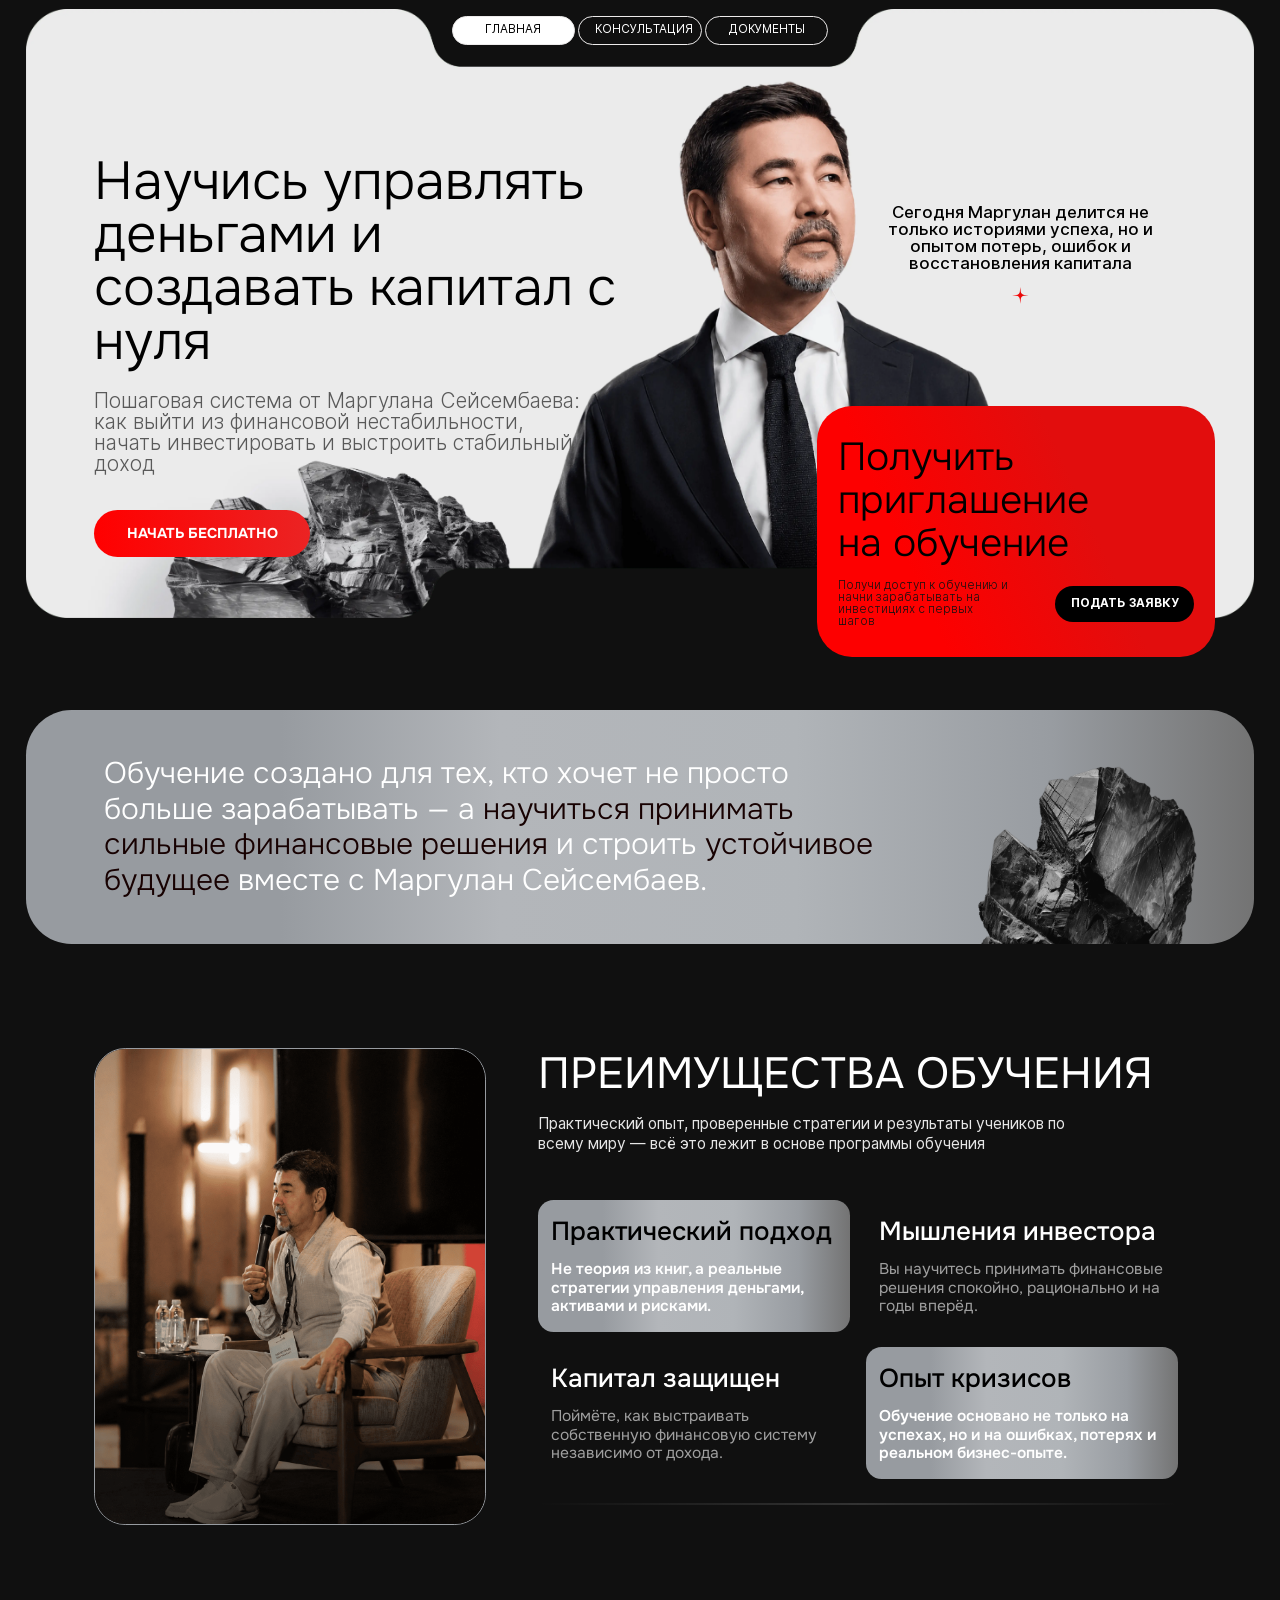
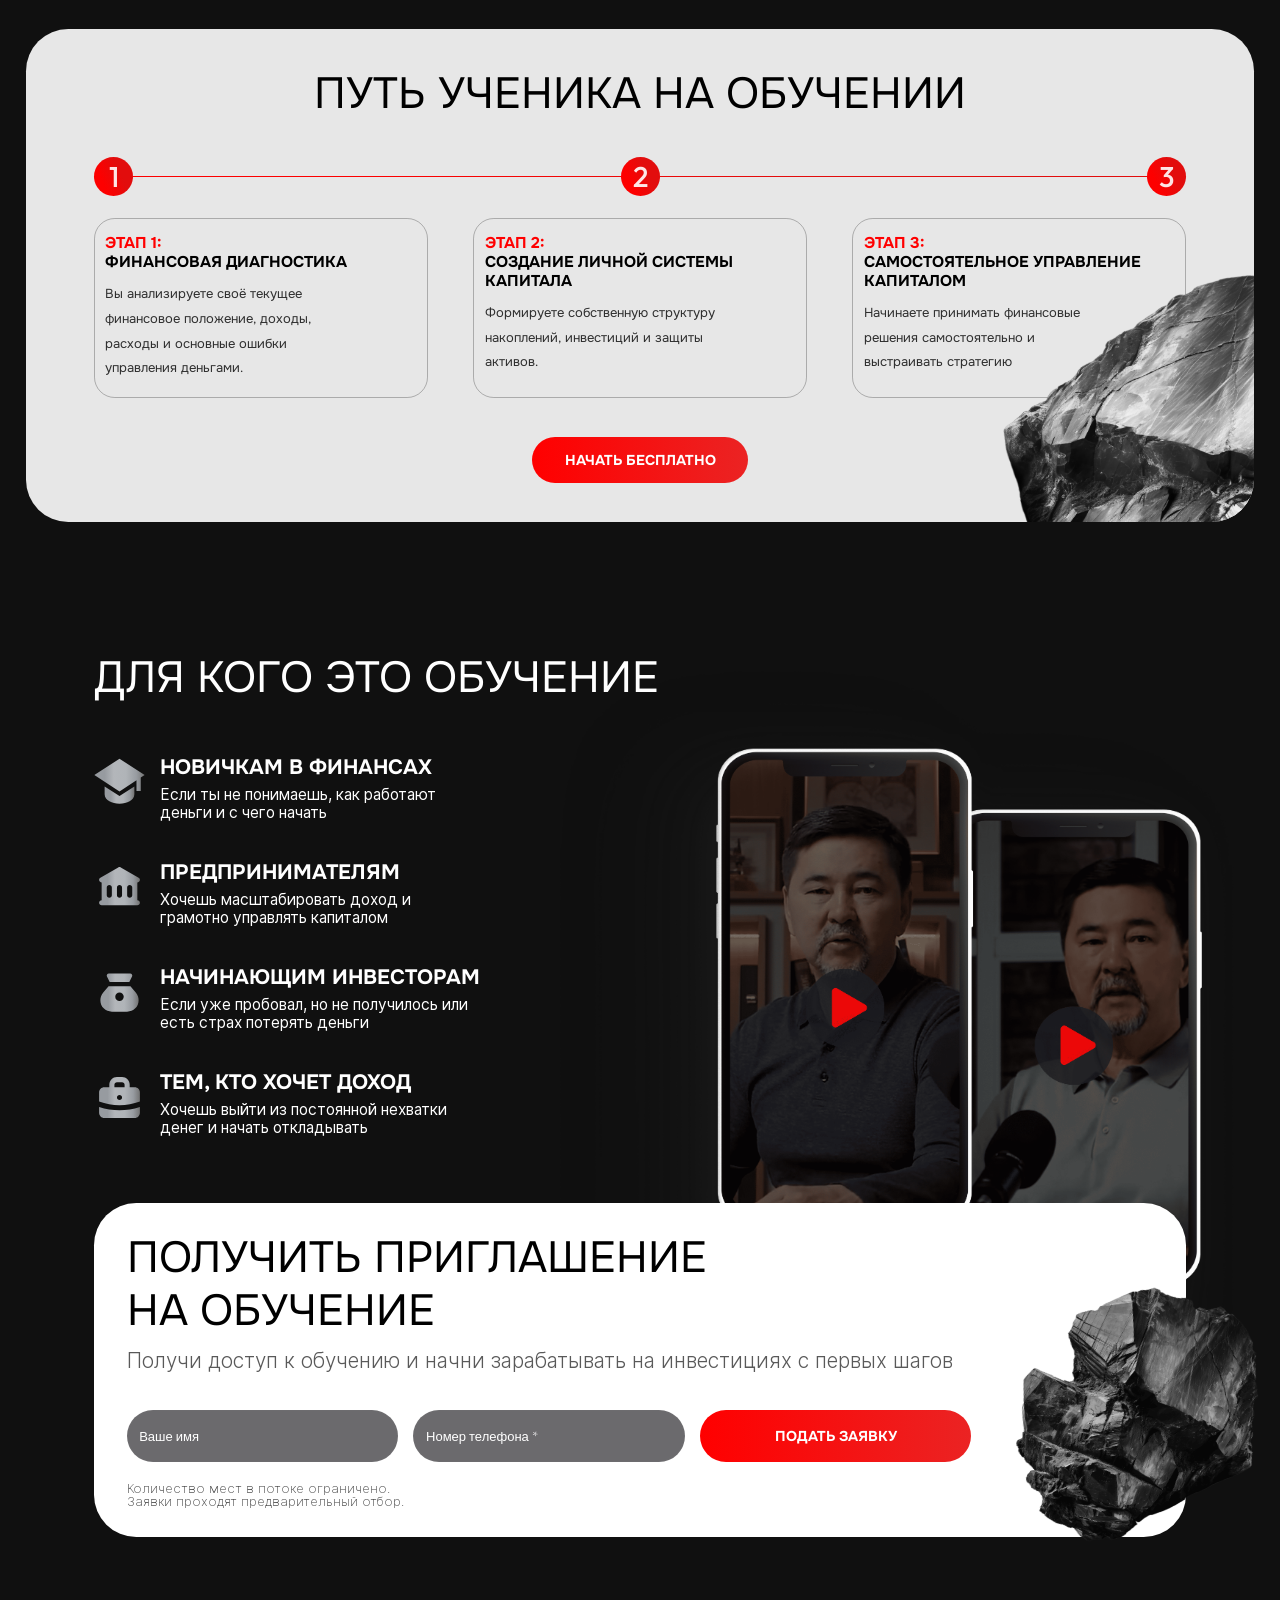
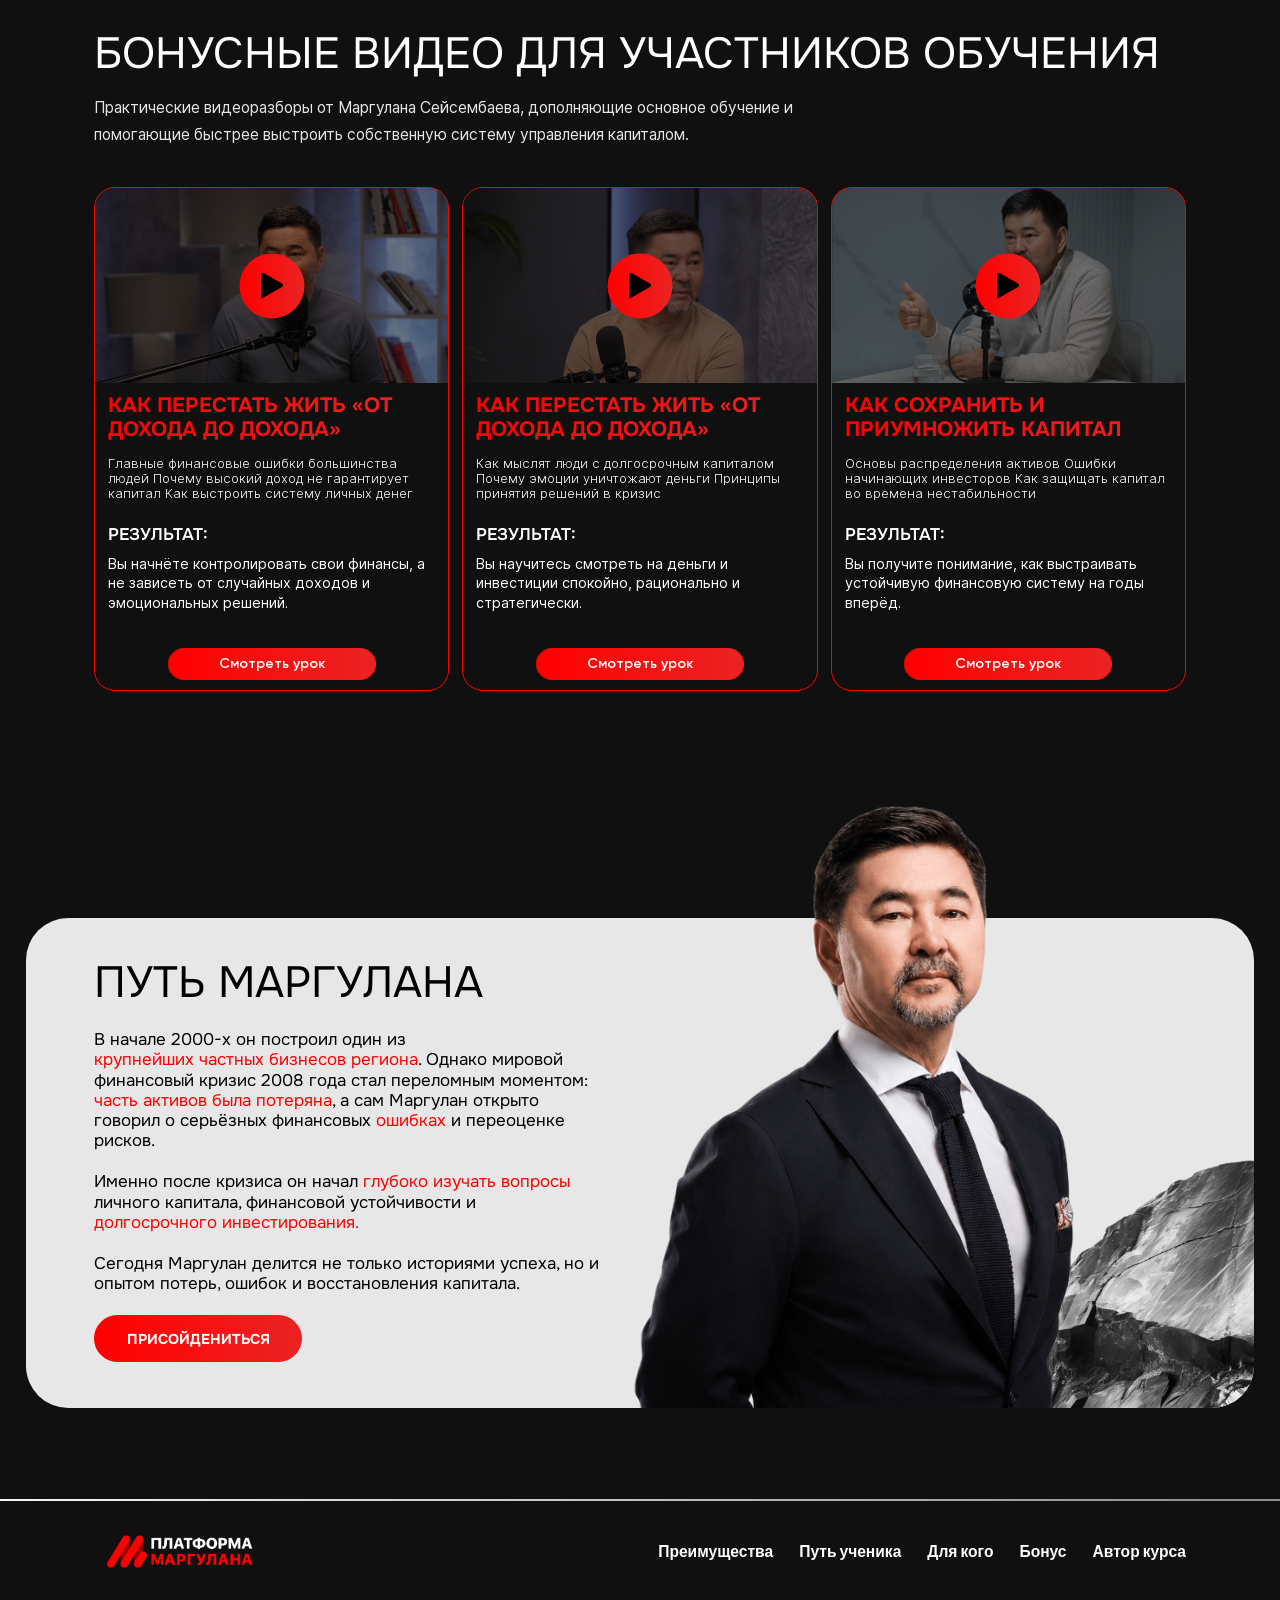
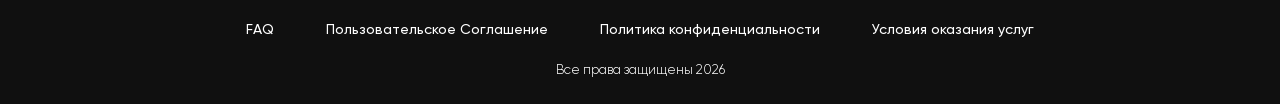
==== commit ed30cfc7: "hero section the end" ====
--- a/index.html
+++ b/index.html
@@ -24,51 +24,25 @@
     <div class="wrapper">
 
         <!-- header -->
-        <header class="header">
+        <header class="header_index">
             <div class="container">
-                <a href="/" class="header_logo">
-                    <img src="./assets/images/logo/header_logo.png" alt="">
-                </a>
-                <ul class="header_link">
+                <ul class="header_index_link">
+                    <li>
+                        <a href="#" class="active">
+                            гЛАВНАЯ
+                        </a>
+                    </li>
                     <li>
                         <a href="#">
-                            Преимущества
-                        </a>
-                    </li>
-                    <li>
+                            кОНСУЛЬТАЦИЯ
+                        </a>
+                    </li>
+                    <li class="end_link">
                         <a href="#">
-                            Путь ученика
-                        </a>
-                    </li>
-                    <li>
-                        <a href="#">
-                            Для кого
-                        </a>
-                    </li>
-                    <li>
-                        <a href="#">
-                            Бонус
-                        </a>
-                    </li>
-                    <li>
-                        <a href="#">
-                            Автор курса
+                            Документы
                         </a>
                     </li>
                 </ul>
-                <button class="burger">
-                    <svg width="40" height="40" viewBox="0 0 40 40" fill="none" xmlns="http://www.w3.org/2000/svg">
-                        <path d="M6.6665 10H33.3332M11.6665 20H33.3332M16.6665 30H33.3332" stroke="url(#paint0_linear_22_1363)"
-                            stroke-width="3.33333" stroke-linecap="round" stroke-linejoin="round" />
-                        <defs>
-                            <linearGradient id="paint0_linear_22_1363" x1="6.6665" y1="20" x2="33.3332" y2="20"
-                                gradientUnits="userSpaceOnUse">
-                                <stop stop-color="#FF0000" />
-                                <stop offset="1" stop-color="#EB2323" />
-                            </linearGradient>
-                        </defs>
-                    </svg>
-                </button>
             </div>
         </header>
         <!-- header -->
@@ -79,6 +53,50 @@
             <!-- hero -->
             <section class="hero">
                 <div class="container">
+                    <div class="hero_text">
+                        <h1>
+                            Научись управлять деньгами и создавать капитал с нуля
+                        </h1>
+                        <p>
+                            Пошаговая система от Маргулана Сейсембаева: как выйти из финансовой нестабильности, начать инвестировать и выстроить
+                            стабильный доход
+                        </p>
+                        <button class="btn-red">
+                            НАЧАТЬ БЕСПЛАТНО
+                        </button>
+                    </div>
+                    <div class="hero_right-text">
+                        <p>
+                            Сегодня Маргулан делится не только историями успеха, но и опытом потерь, ошибок и восстановления капитала
+                        </p>
+                        <svg width="27" height="27" viewBox="0 0 27 27" fill="none" xmlns="http://www.w3.org/2000/svg">
+                            <path
+                                d="M13.3167 0L13.9882 7.3873C14.253 10.2997 16.5881 12.5917 19.5049 12.8022L26.6333 13.3167L19.3629 14.0162C16.5104 14.2907 14.2552 16.5529 13.9895 19.4062L13.3167 26.6333L12.4804 19.2846C12.1621 16.4874 9.93326 14.2926 7.13151 14.0173L0 13.3167L6.98691 12.8018C9.85504 12.5905 12.165 10.3647 12.4826 7.50635L13.3167 0Z"
+                                fill="url(#paint0_linear_1_46)" />
+                            <defs>
+                                <linearGradient id="paint0_linear_1_46" x1="9.26043" y1="24.9333" x2="21.9472" y2="19.2434"
+                                    gradientUnits="userSpaceOnUse">
+                                    <stop stop-color="#FD0000" />
+                                    <stop offset="1" stop-color="#E20D0D" />
+                                </linearGradient>
+                            </defs>
+                        </svg>
+                        <div class="line"></div>
+                    </div>
+                    <div class="hero_contact">
+                        <h3>
+                            Получить приглашение
+                            на обучение
+                        </h3>
+                        <div class="hero_contact_bottom">
+                            <p>
+                                Получи доступ к обучению и начни зарабатывать на инвестициях с первых шагов
+                            </p>
+                            <button>
+                                Подать заявку
+                            </button>
+                        </div>
+                    </div>
                 </div>
             </section>
             <!-- hero -->
--- a/assets/scss/style.css
+++ b/assets/scss/style.css
@@ -609,13 +609,274 @@
     justify-content: center;
   }
 }
-
-.hero .container {
+.header_index {
+  position: absolute;
+  z-index: 2;
+  top: 24rem;
+  height: 33rem;
+  width: 100%;
+}
+.header_index_link {
+  display: flex;
+  align-items: center;
+  justify-content: center;
+  gap: 5rem;
+}
+@media (max-width: 850px) {
+  .header_index_link {
+    gap: 20rem;
+  }
+}
+@media (max-width: 850px) {
+  .header_index_link .end_link {
+    display: none;
+  }
+}
+.header_index_link a {
+  width: 190rem;
+  font-family: "Inter", sans-serif;
+  font-weight: 400;
+  font-size: 18rem;
+  line-height: 100%;
+  letter-spacing: -4%;
+  text-align: center;
+  text-transform: uppercase;
+  color: #FFFFFF;
+  padding: 12rem 24rem;
+  border-radius: 100rem;
+  border: 1.5rem solid #EDEBEB;
+  transition: 0.3s ease;
+}
+@media (max-width: 850px) {
+  .header_index_link a {
+    width: 125rem;
+    height: 33rem;
+    font-size: 14rem;
+    padding: 8rem;
+  }
+}
+.header_index_link a.active {
+  background: #FFFFFF;
+  color: #000000;
+}
+.header_index_link a:hover {
+  background: #FFFFFF;
+  color: #000000;
+}
+
+.hero {
+  max-width: 1890rem;
+  margin: 14rem auto 0 auto;
+  background-image: url("../images/hero_desktop.webp");
+  background-repeat: no-repeat;
+  background-size: contain;
+  padding: 224rem 0;
   position: relative;
 }
 @media (max-width: 850px) {
-  .hero .container {
-    padding: 0;
+  .hero {
+    background-image: url("../images/hero_media.webp");
+    background-size: 100%;
+    padding: 88rem 0;
+    margin: 24rem auto 170rem auto;
+    min-height: 1500rem;
+  }
+}
+@media (max-width: 640px) {
+  .hero {
+    margin: 24rem auto 70rem auto;
+    min-height: 1300rem;
+  }
+}
+@media (max-width: 480px) {
+  .hero {
+    padding: 60rem 0;
+    margin: 24rem auto 270rem auto;
+    min-height: 800rem;
+  }
+}
+.hero_text {
+  max-width: 850rem;
+}
+.hero_text h1 {
+  font-family: "Onest", sans-serif;
+  font-weight: 300;
+  font-size: 82rem;
+  line-height: 100%;
+  letter-spacing: -3%;
+  color: #000000;
+  margin-bottom: 36rem;
+}
+@media (max-width: 850px) {
+  .hero_text h1 {
+    font-size: 32rem;
+    line-height: 120%;
+    margin-bottom: 18rem;
+  }
+}
+.hero_text p {
+  font-family: "Inter", sans-serif;
+  font-weight: 300;
+  font-size: 32rem;
+  line-height: 100%;
+  letter-spacing: -2%;
+  color: #595959;
+  max-width: 760rem;
+  margin-bottom: 55rem;
+}
+@media (max-width: 850px) {
+  .hero_text p {
+    font-size: 20rem;
+    line-height: 120%;
+    margin-bottom: 70rem;
+  }
+}
+@media (max-width: 850px) {
+  .hero_text .btn-red {
+    position: absolute;
+    left: 0;
+    right: 0;
+    margin: auto;
+    bottom: 320rem;
+    width: calc(100% - 30rem);
+    z-index: 2;
+  }
+}
+@media (max-width: 480px) {
+  .hero_text .btn-red {
+    bottom: 150rem;
+  }
+}
+.hero_right-text {
+  position: absolute;
+  top: 300rem;
+  right: 130rem;
+  max-width: 460rem;
+  display: flex;
+  align-items: center;
+  flex-direction: column;
+  gap: 24rem;
+}
+@media (max-width: 850px) {
+  .hero_right-text {
+    position: static;
+    max-width: 247rem;
+    right: 0;
+    left: 16rem;
+    align-items: start;
+  }
+}
+.hero_right-text p {
+  font-family: "Inter", sans-serif;
+  font-weight: 500;
+  font-size: 26rem;
+  line-height: 100%;
+  letter-spacing: -6%;
+  text-align: center;
+  color: #000000;
+}
+@media (max-width: 850px) {
+  .hero_right-text p {
+    font-size: 16rem;
+    line-height: 110%;
+    text-align: left;
+  }
+}
+.hero_right-text svg {
+  width: 26rem;
+  height: 26rem;
+}
+.hero_right-text .line {
+  width: 247rem;
+  margin: auto;
+  height: 1rem;
+  background: linear-gradient(90deg, rgba(0, 0, 0, 0) 0%, #585858 50.73%, rgba(102, 102, 102, 0) 100%);
+}
+.hero_contact {
+  position: absolute;
+  right: 60rem;
+  bottom: 70rem;
+  border-radius: 54rem;
+  background: linear-gradient(65.84deg, #FD0000 25.98%, #E20D0D 65.48%);
+  padding: 46rem 32rem;
+  width: 612rem;
+}
+@media (max-width: 850px) {
+  .hero_contact {
+    width: calc(100% - 10rem);
+    left: 0;
+    margin: auto;
+    right: 0;
+    bottom: 0;
+    border-radius: 32rem;
+    padding: 32rem 16rem;
+  }
+}
+@media (max-width: 480px) {
+  .hero_contact {
+    bottom: -200rem;
+  }
+}
+.hero_contact h3 {
+  font-family: "Onest", sans-serif;
+  font-weight: 300;
+  font-size: 60rem;
+  line-height: 110%;
+  letter-spacing: -4%;
+  color: #000000;
+  max-width: 436rem;
+  margin-bottom: 24rem;
+}
+@media (max-width: 850px) {
+  .hero_contact h3 {
+    font-size: 32rem;
+    margin-bottom: 8rem;
+    text-align: center;
+  }
+}
+.hero_contact_bottom {
+  display: flex;
+  align-items: center;
+  justify-content: space-between;
+}
+@media (max-width: 850px) {
+  .hero_contact_bottom {
+    flex-direction: column;
+    gap: 20rem;
+  }
+}
+.hero_contact_bottom p {
+  font-family: "Inter", sans-serif;
+  font-weight: 300;
+  font-size: 18rem;
+  line-height: 100%;
+  letter-spacing: -2%;
+  color: #111111;
+  max-width: 266rem;
+}
+@media (max-width: 850px) {
+  .hero_contact_bottom p {
+    text-align: center;
+    max-width: 344rem;
+  }
+}
+.hero_contact_bottom button {
+  border-radius: 75rem;
+  height: 55rem;
+  padding: 10rem 24rem;
+  font-family: "Inter", sans-serif;
+  font-weight: 700;
+  font-size: 18rem;
+  line-height: 110%;
+  letter-spacing: -2%;
+  text-align: center;
+  text-transform: uppercase;
+  color: #FFFFFF;
+  background: #000000;
+}
+@media (max-width: 850px) {
+  .hero_contact_bottom button {
+    width: 100%;
   }
 }
 .hero_bottom {
